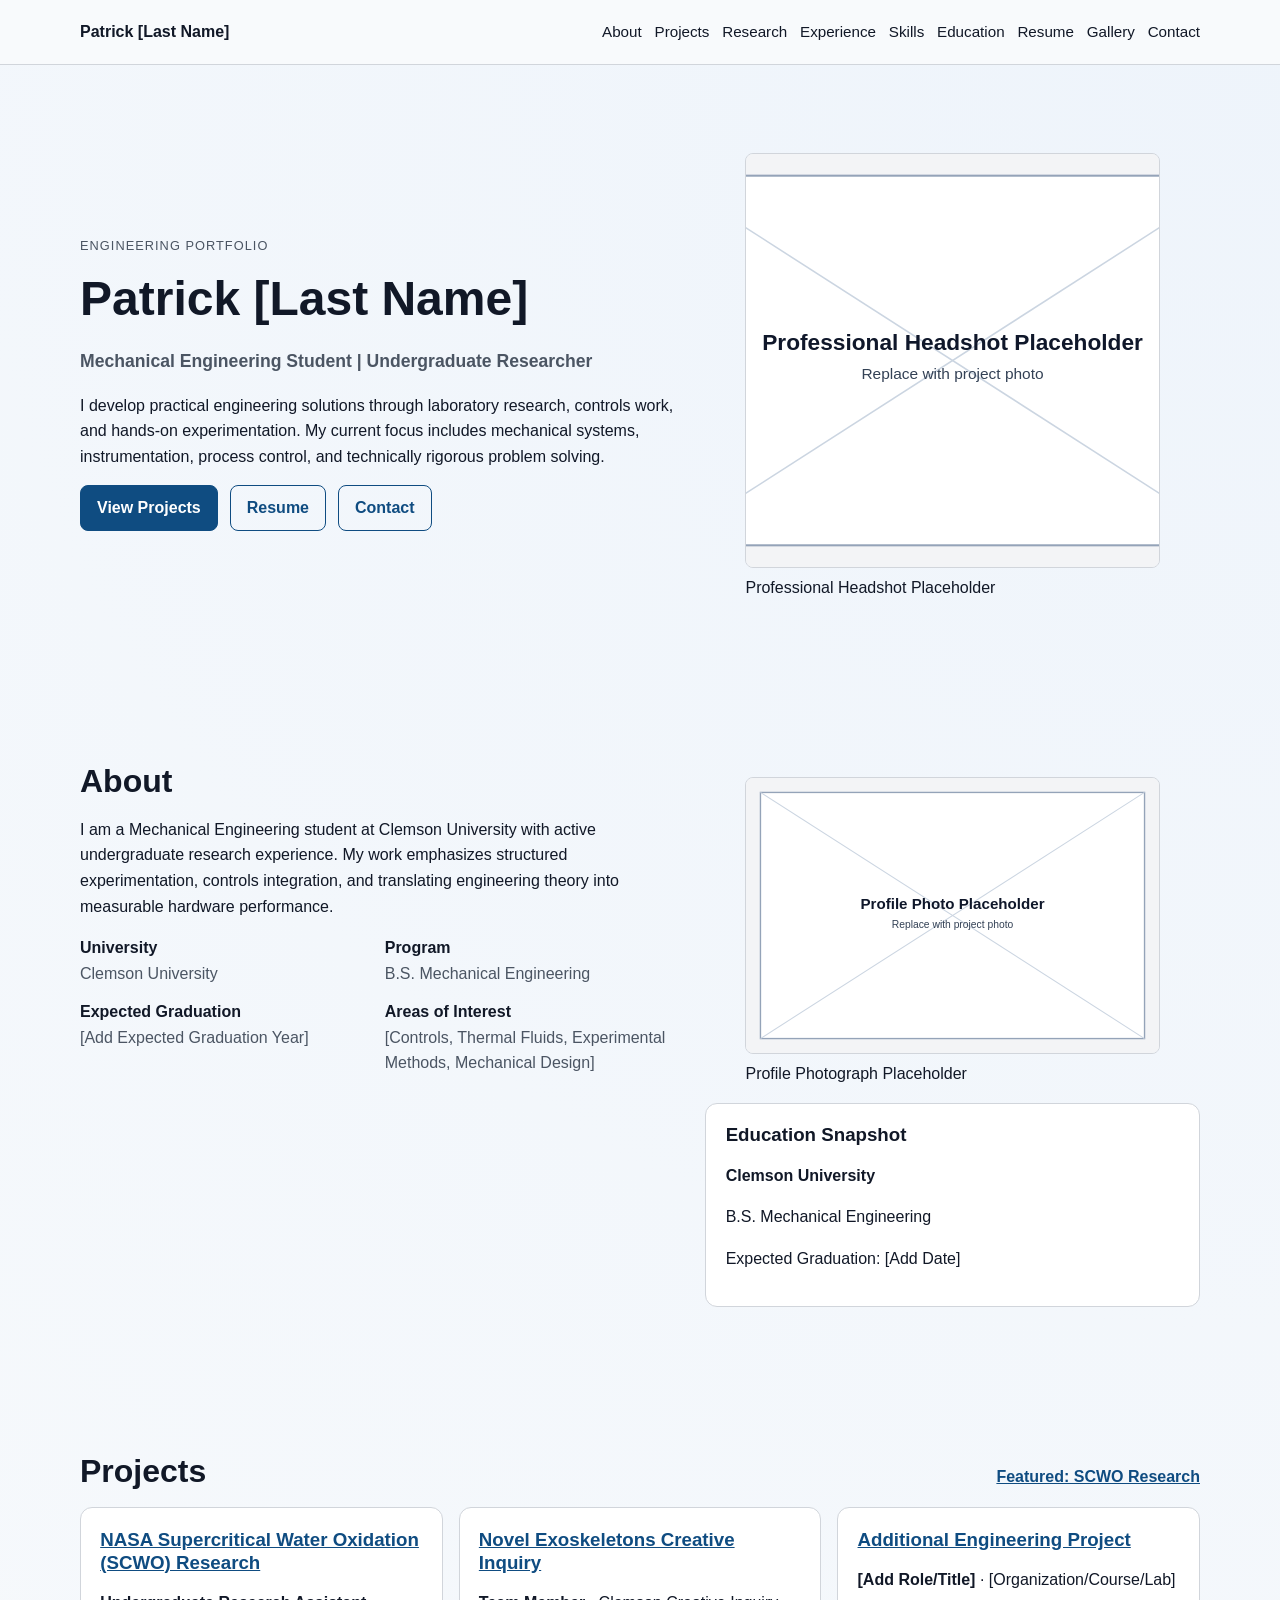
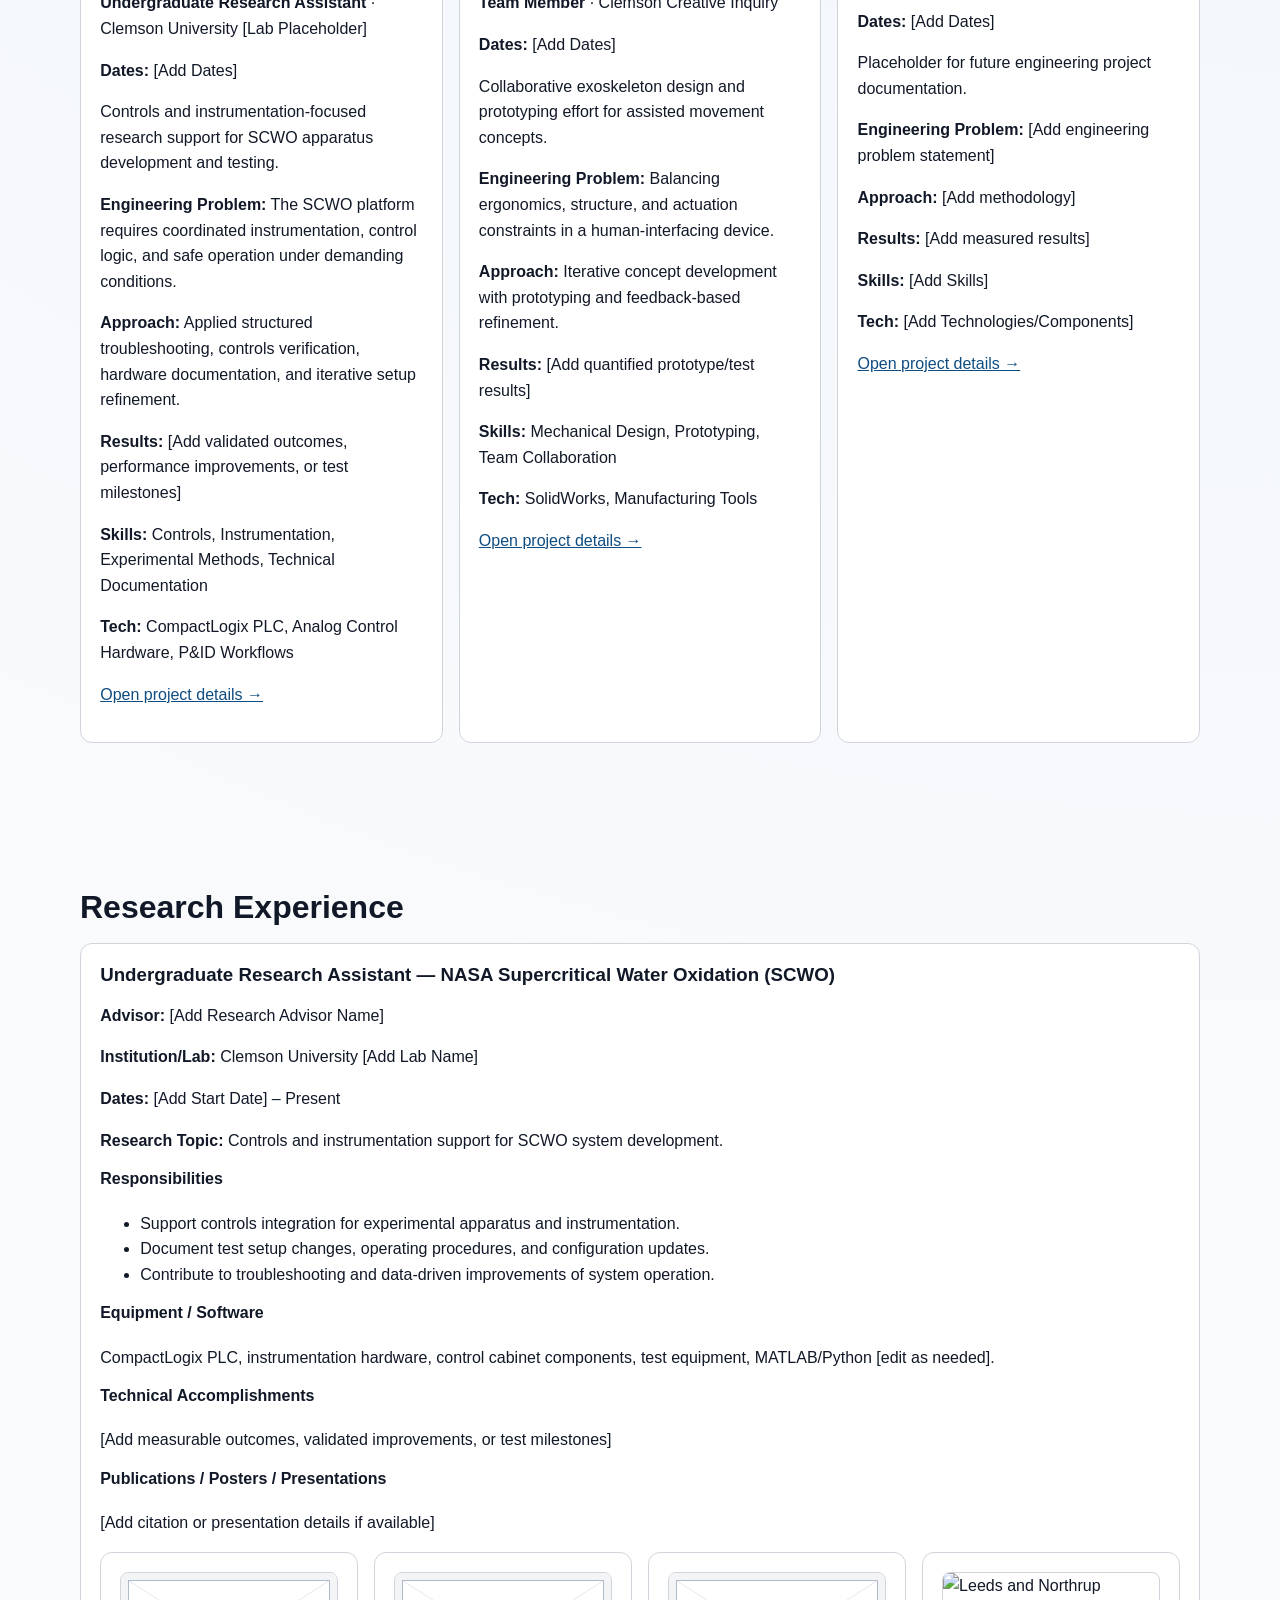
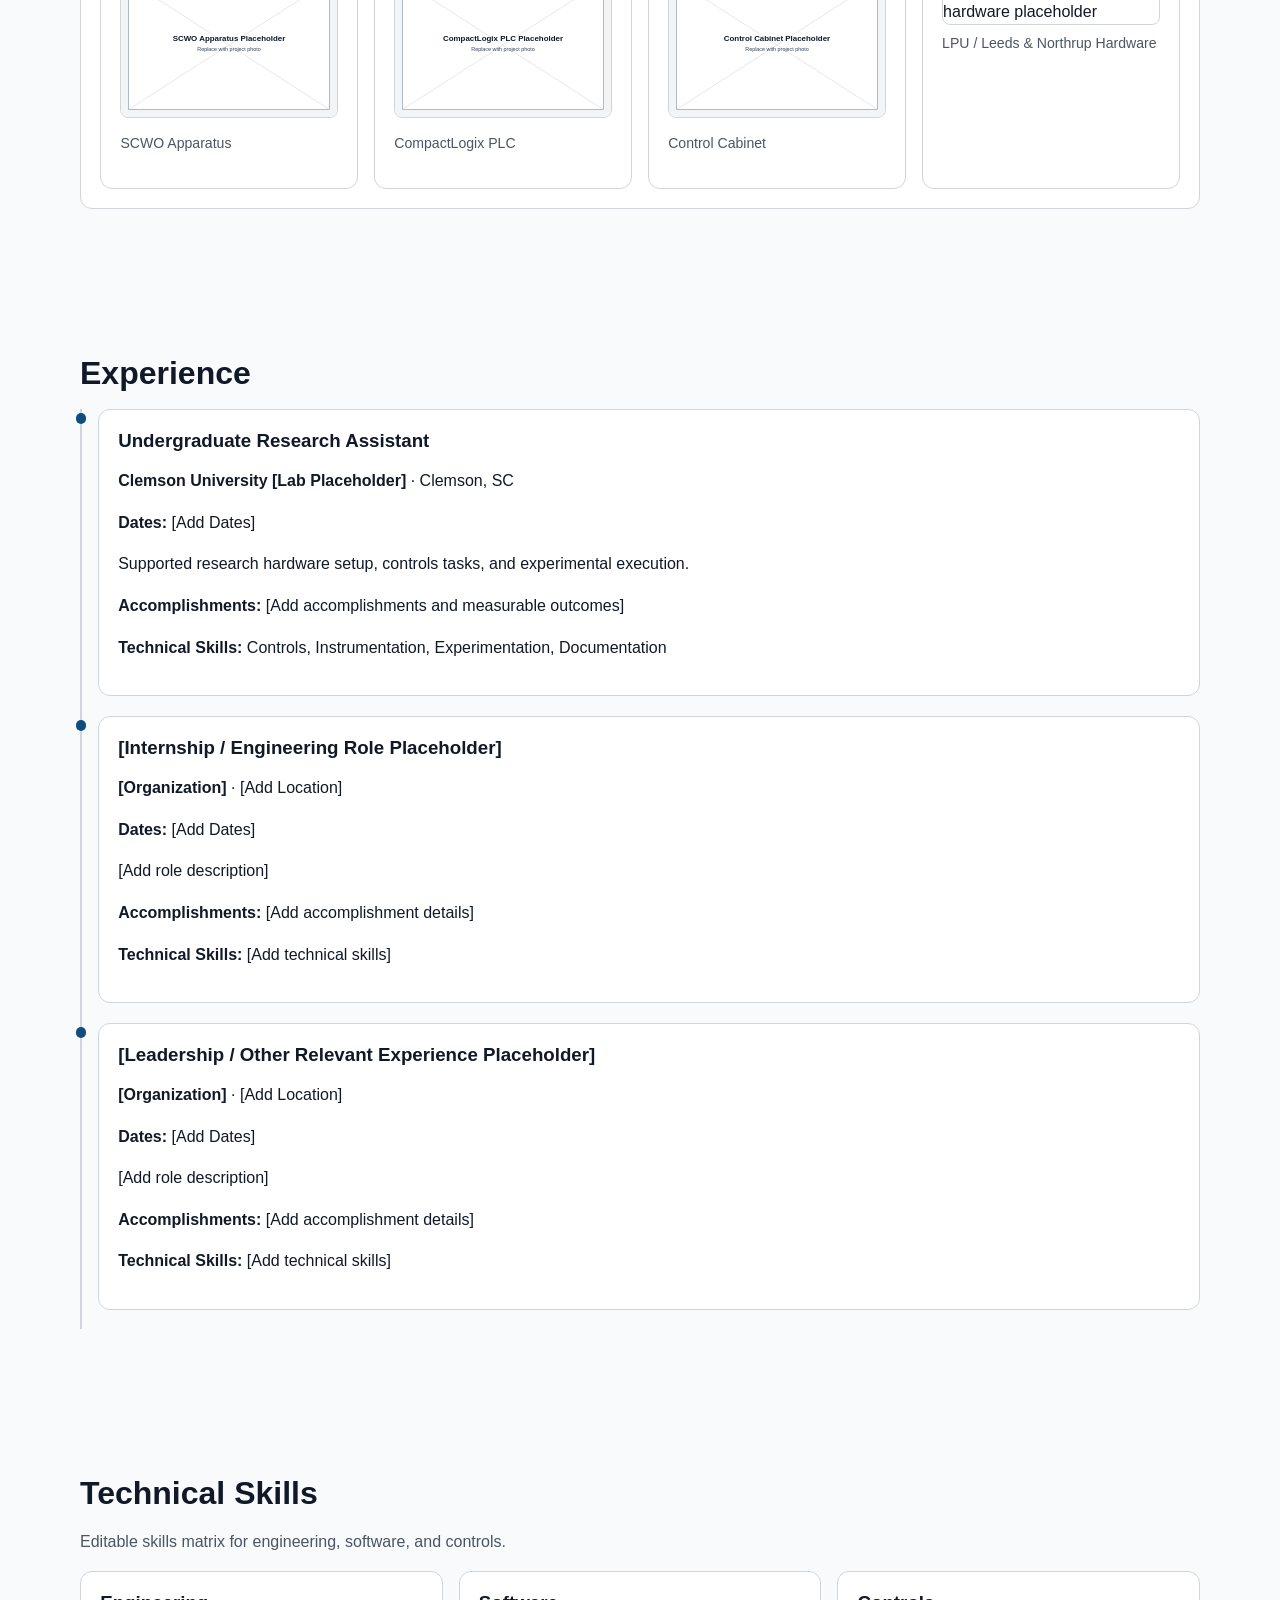
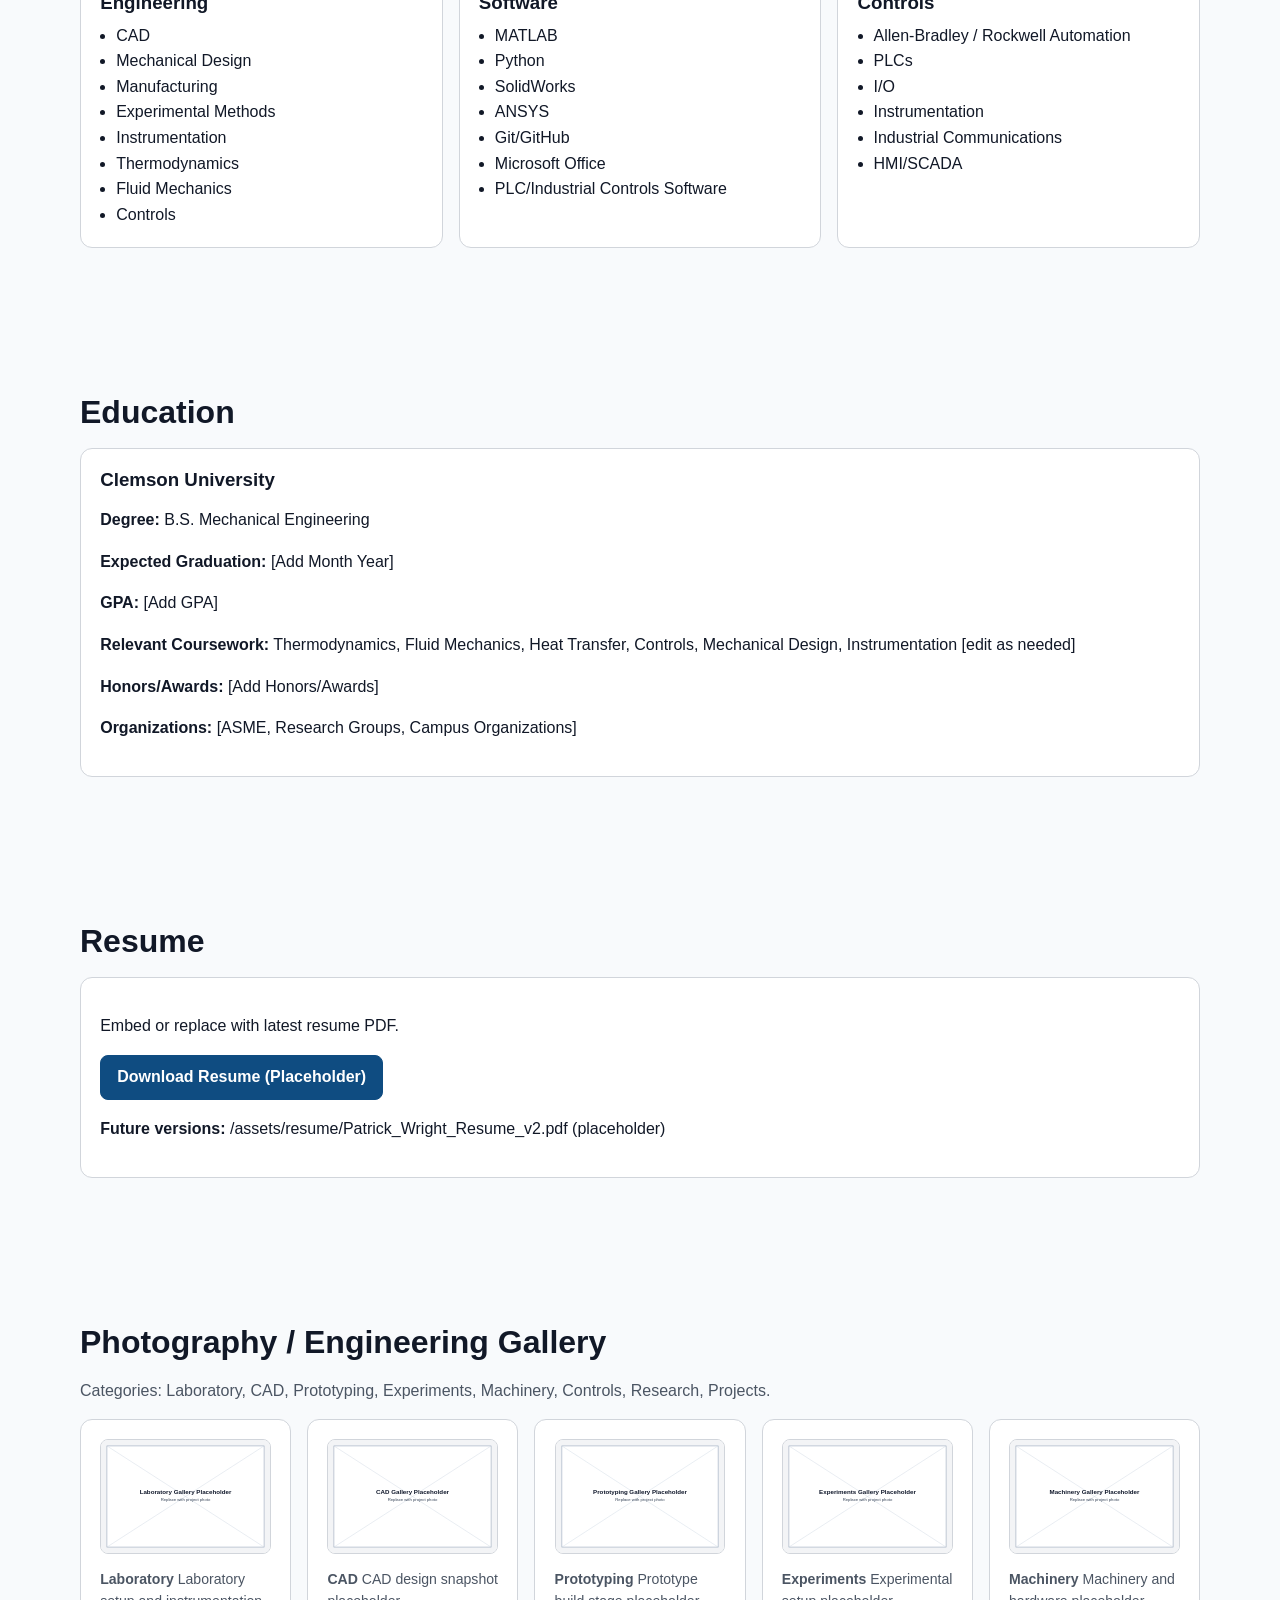
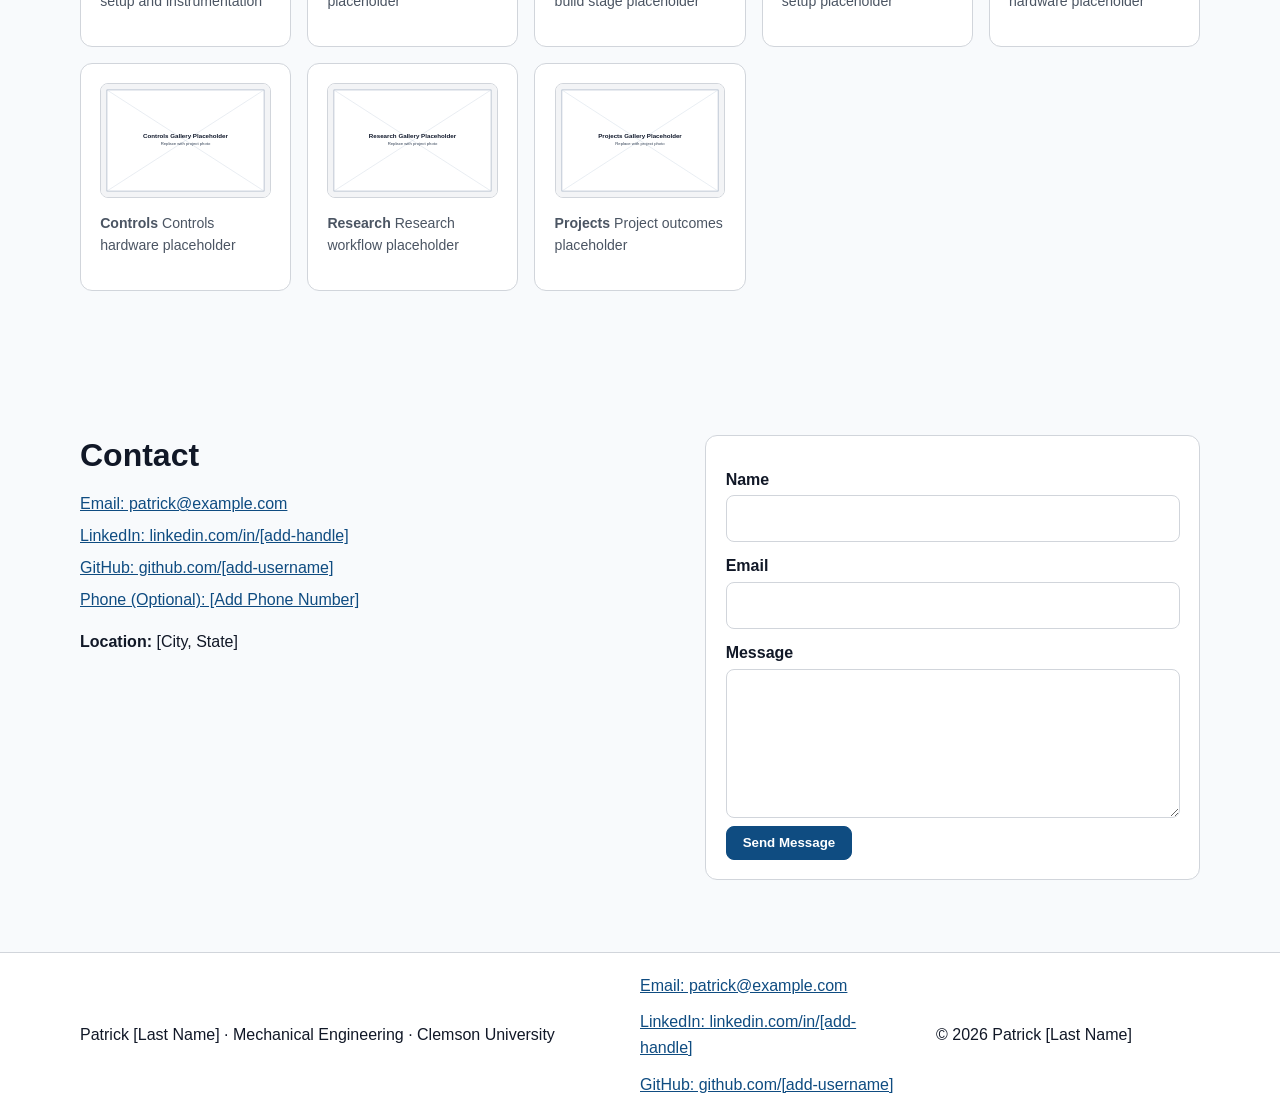
==== index.html @ d3b7f9cf "Build data-driven mechanical engineering portfolio website Co-authored-by: groovymango3429 <20185001" ====
<!DOCTYPE html>
<html lang="en">
  <head>
    <meta charset="UTF-8" />
    <meta name="viewport" content="width=device-width, initial-scale=1.0" />
    <title>Patrick [Last Name] | Mechanical Engineering Portfolio</title>
    <meta
      name="description"
      content="Portfolio for Patrick [Last Name], Mechanical Engineering student and undergraduate researcher at Clemson University, featuring engineering projects, controls, experimentation, and technical work."
    />
    <meta
      name="keywords"
      content="Patrick, Mechanical Engineering, Undergraduate Researcher, Clemson University, Engineering Portfolio, Controls, Experimentation"
    />
    <meta name="author" content="Patrick [Last Name]" />
    <link rel="stylesheet" href="./styles.css" />
  </head>
  <body>
    <a class="skip-link" href="#main-content">Skip to content</a>
    <header class="site-header" id="top">
      <nav class="container nav" aria-label="Main navigation">
        <a class="brand" href="#top">Patrick [Last Name]</a>
        <button class="menu-toggle" aria-expanded="false" aria-controls="site-menu">Menu</button>
        <ul id="site-menu" class="menu">
          <li><a href="#about">About</a></li>
          <li><a href="#projects">Projects</a></li>
          <li><a href="#research">Research</a></li>
          <li><a href="#experience">Experience</a></li>
          <li><a href="#skills">Skills</a></li>
          <li><a href="#education">Education</a></li>
          <li><a href="#resume">Resume</a></li>
          <li><a href="#gallery">Gallery</a></li>
          <li><a href="#contact">Contact</a></li>
        </ul>
      </nav>
    </header>

    <main id="main-content">
      <section class="hero section">
        <div class="container hero-grid">
          <div>
            <p class="eyebrow">Engineering Portfolio</p>
            <h1>Patrick [Last Name]</h1>
            <p class="subtitle">Mechanical Engineering Student | Undergraduate Researcher</p>
            <p>
              I develop practical engineering solutions through laboratory research, controls work, and hands-on
              experimentation. My current focus includes mechanical systems, instrumentation, process control, and
              technically rigorous problem solving.
            </p>
            <div class="hero-actions">
              <a class="btn" href="#projects">View Projects</a>
              <a class="btn btn-secondary" href="#resume">Resume</a>
              <a class="btn btn-secondary" href="#contact">Contact</a>
            </div>
          </div>
          <figure class="hero-photo">
            <img src="./assets/images/headshot-placeholder.svg" alt="Professional headshot placeholder for Patrick [Last Name]" width="640" height="640" />
            <figcaption>Professional Headshot Placeholder</figcaption>
          </figure>
        </div>
      </section>

      <section class="section" id="about">
        <div class="container about-grid">
          <div>
            <h2>About</h2>
            <p>
              I am a Mechanical Engineering student at Clemson University with active undergraduate research experience.
              My work emphasizes structured experimentation, controls integration, and translating engineering theory into
              measurable hardware performance.
            </p>
            <dl class="compact-meta">
              <div><dt>University</dt><dd>Clemson University</dd></div>
              <div><dt>Program</dt><dd>B.S. Mechanical Engineering</dd></div>
              <div><dt>Expected Graduation</dt><dd>[Add Expected Graduation Year]</dd></div>
              <div><dt>Areas of Interest</dt><dd>[Controls, Thermal Fluids, Experimental Methods, Mechanical Design]</dd></div>
            </dl>
          </div>
          <div class="about-side">
            <figure>
              <img src="./assets/images/profile-placeholder.svg" alt="Profile photo placeholder" loading="lazy" width="560" height="640" />
              <figcaption>Profile Photograph Placeholder</figcaption>
            </figure>
            <article class="card">
              <h3>Education Snapshot</h3>
              <p><strong>Clemson University</strong></p>
              <p>B.S. Mechanical Engineering</p>
              <p>Expected Graduation: [Add Date]</p>
            </article>
          </div>
        </div>
      </section>

      <section class="section" id="projects">
        <div class="container">
          <div class="section-heading">
            <h2>Projects</h2>
            <a class="text-link" href="./projects/nasa-scwo-research.html">Featured: SCWO Research</a>
          </div>
          <div id="project-cards" class="grid cards"></div>
        </div>
      </section>

      <section class="section" id="research">
        <div class="container">
          <h2>Research Experience</h2>
          <article class="card research-card">
            <h3>Undergraduate Research Assistant — NASA Supercritical Water Oxidation (SCWO)</h3>
            <p><strong>Advisor:</strong> [Add Research Advisor Name]</p>
            <p><strong>Institution/Lab:</strong> Clemson University [Add Lab Name]</p>
            <p><strong>Dates:</strong> [Add Start Date] – Present</p>
            <p><strong>Research Topic:</strong> Controls and instrumentation support for SCWO system development.</p>
            <h4>Responsibilities</h4>
            <ul>
              <li>Support controls integration for experimental apparatus and instrumentation.</li>
              <li>Document test setup changes, operating procedures, and configuration updates.</li>
              <li>Contribute to troubleshooting and data-driven improvements of system operation.</li>
            </ul>
            <h4>Equipment / Software</h4>
            <p>CompactLogix PLC, instrumentation hardware, control cabinet components, test equipment, MATLAB/Python [edit as needed].</p>
            <h4>Technical Accomplishments</h4>
            <p>[Add measurable outcomes, validated improvements, or test milestones]</p>
            <h4>Publications / Posters / Presentations</h4>
            <p>[Add citation or presentation details if available]</p>
            <div class="grid image-grid" id="research-images"></div>
          </article>
        </div>
      </section>

      <section class="section" id="experience">
        <div class="container">
          <h2>Experience</h2>
          <ol id="experience-timeline" class="timeline"></ol>
        </div>
      </section>

      <section class="section" id="skills">
        <div class="container">
          <h2>Technical Skills</h2>
          <p class="muted">Editable skills matrix for engineering, software, and controls.</p>
          <div id="skills-grid" class="grid skills-grid"></div>
        </div>
      </section>

      <section class="section" id="education">
        <div class="container">
          <h2>Education</h2>
          <article class="card">
            <h3>Clemson University</h3>
            <p><strong>Degree:</strong> B.S. Mechanical Engineering</p>
            <p><strong>Expected Graduation:</strong> [Add Month Year]</p>
            <p><strong>GPA:</strong> [Add GPA]</p>
            <p><strong>Relevant Coursework:</strong> Thermodynamics, Fluid Mechanics, Heat Transfer, Controls, Mechanical Design, Instrumentation [edit as needed]</p>
            <p><strong>Honors/Awards:</strong> [Add Honors/Awards]</p>
            <p><strong>Organizations:</strong> [ASME, Research Groups, Campus Organizations]</p>
          </article>
        </div>
      </section>

      <section class="section" id="resume">
        <div class="container">
          <h2>Resume</h2>
          <article class="card resume-card">
            <p>Embed or replace with latest resume PDF.</p>
            <p><a class="btn" href="./assets/resume/Patrick_Wright_Resume_PLACEHOLDER.pdf" download aria-label="Download resume placeholder PDF">Download Resume (Placeholder)</a></p>
            <p><strong>Future versions:</strong> /assets/resume/Patrick_Wright_Resume_v2.pdf (placeholder)</p>
          </article>
        </div>
      </section>

      <section class="section" id="gallery">
        <div class="container">
          <h2>Photography / Engineering Gallery</h2>
          <p class="muted">Categories: Laboratory, CAD, Prototyping, Experiments, Machinery, Controls, Research, Projects.</p>
          <div id="gallery-grid" class="grid gallery-grid"></div>
        </div>
      </section>

      <section class="section" id="contact">
        <div class="container contact-grid">
          <div>
            <h2>Contact</h2>
            <ul id="social-links" class="social-links"></ul>
            <p><strong>Location:</strong> [City, State]</p>
          </div>
          <form class="card contact-form" action="#" method="post" aria-label="Contact form">
            <label for="name">Name</label>
            <input id="name" name="name" type="text" required />
            <label for="email">Email</label>
            <input id="email" name="email" type="email" required />
            <label for="message">Message</label>
            <textarea id="message" name="message" rows="5" required></textarea>
            <button class="btn" type="submit">Send Message</button>
          </form>
        </div>
      </section>
    </main>

    <footer class="site-footer">
      <div class="container footer-grid">
        <p>Patrick [Last Name] · Mechanical Engineering · Clemson University</p>
        <ul id="footer-links" class="social-links compact"></ul>
        <p>© <span id="year"></span> Patrick [Last Name]</p>
      </div>
    </footer>

    <div class="lightbox" id="lightbox" aria-hidden="true" role="dialog" aria-label="Expanded image view">
      <button class="lightbox-close" id="lightbox-close" aria-label="Close image">×</button>
      <img id="lightbox-image" alt="Expanded project image" />
      <p id="lightbox-caption"></p>
    </div>

    <script type="module" src="./js/main.js"></script>
  </body>
</html>
---- styles.css ----
:root {
  --bg: #f8fafc;
  --surface: #ffffff;
  --text: #111827;
  --muted: #4b5563;
  --border: #d1d5db;
  --accent: #0f4c81;
  --accent-contrast: #ffffff;
}

* { box-sizing: border-box; }
html { scroll-behavior: smooth; }
body {
  margin: 0;
  font-family: Inter, "Segoe UI", Roboto, Arial, sans-serif;
  background: radial-gradient(circle at top right, #eef4fb 0%, var(--bg) 35%), var(--bg);
  color: var(--text);
  line-height: 1.6;
}

img { max-width: 100%; height: auto; border-radius: 0.5rem; border: 1px solid var(--border); }
a { color: var(--accent); }

.container { width: min(1120px, 92vw); margin: 0 auto; }
.section { padding: 4.5rem 0; }
.site-header { position: sticky; top: 0; background: rgba(248, 250, 252, 0.95); border-bottom: 1px solid var(--border); backdrop-filter: blur(6px); z-index: 100; }
.nav { display: flex; align-items: center; justify-content: space-between; min-height: 4rem; gap: 1rem; }
.brand { color: var(--text); text-decoration: none; font-weight: 700; }
.menu { display: flex; flex-wrap: wrap; list-style: none; margin: 0; padding: 0; gap: 0.8rem; }
.menu a { text-decoration: none; color: var(--text); font-size: 0.95rem; }
.menu-toggle { display: none; }

.skip-link { position: absolute; left: -999px; top: 0; background: var(--accent); color: #fff; padding: 0.5rem; }
.skip-link:focus { left: 0.5rem; top: 0.5rem; z-index: 999; }

.hero-grid, .about-grid, .contact-grid, .footer-grid { display: grid; gap: 2rem; }
.hero-grid { grid-template-columns: 1.2fr 1fr; align-items: center; }
.about-grid, .contact-grid { grid-template-columns: 1.2fr 1fr; }
.footer-grid { grid-template-columns: 2fr 1fr 1fr; align-items: center; }
.hero-photo img { aspect-ratio: 1 / 1; object-fit: cover; }

h1, h2, h3, h4 { line-height: 1.25; margin-top: 0; }
h1 { font-size: clamp(2rem, 4vw, 3rem); margin-bottom: 0.75rem; }
h2 { font-size: clamp(1.5rem, 3vw, 2rem); margin-bottom: 1rem; }
.subtitle { font-size: 1.1rem; font-weight: 600; color: var(--muted); }
.eyebrow { text-transform: uppercase; letter-spacing: 0.08em; font-size: 0.8rem; color: var(--muted); }
.muted { color: var(--muted); }

.btn {
  display: inline-block;
  background: var(--accent);
  color: var(--accent-contrast);
  text-decoration: none;
  border: 1px solid var(--accent);
  border-radius: 0.5rem;
  padding: 0.55rem 1rem;
  font-weight: 600;
}
.btn:hover, .btn:focus-visible { opacity: 0.92; }
.btn-secondary { background: transparent; color: var(--accent); }
.hero-actions { display: flex; flex-wrap: wrap; gap: 0.75rem; margin-top: 1rem; }
.text-link { font-weight: 600; }

.grid { display: grid; gap: 1rem; }
.cards { grid-template-columns: repeat(auto-fit, minmax(270px, 1fr)); }
.card {
  background: var(--surface);
  border: 1px solid var(--border);
  border-radius: 0.75rem;
  padding: 1.2rem;
}
.card h3 { margin-bottom: 0.5rem; }

.section-heading { display: flex; align-items: baseline; justify-content: space-between; gap: 1rem; }
.compact-meta { display: grid; grid-template-columns: repeat(2, minmax(160px, 1fr)); gap: 0.8rem 1rem; }
.compact-meta dt { font-weight: 700; }
.compact-meta dd { margin: 0; color: var(--muted); }

.timeline { list-style: none; margin: 0; padding: 0; border-left: 2px solid var(--border); }
.timeline li { padding: 0 0 1.2rem 1rem; position: relative; }
.timeline li::before { content: ""; width: 0.65rem; height: 0.65rem; border-radius: 50%; background: var(--accent); position: absolute; left: -0.4rem; top: 0.3rem; }

.skills-grid { grid-template-columns: repeat(auto-fit, minmax(260px, 1fr)); }
.skill-list { margin: 0; padding-left: 1rem; }

.image-grid, .gallery-grid { grid-template-columns: repeat(auto-fit, minmax(210px, 1fr)); }
.gallery-item button, .project-image-button {
  all: unset;
  display: block;
  cursor: pointer;
}
.gallery-item button:focus-visible,
.project-image-button:focus-visible,
.menu-toggle:focus-visible,
.menu a:focus-visible,
input:focus-visible,
textarea:focus-visible,
.btn:focus-visible {
  outline: 2px solid var(--accent);
  outline-offset: 2px;
}
.gallery-caption { font-size: 0.88rem; color: var(--muted); margin-top: 0.4rem; }

.social-links { list-style: none; padding: 0; margin: 0; display: grid; gap: 0.4rem; }
.social-links.compact { display: flex; flex-wrap: wrap; gap: 0.7rem; }
.contact-form label { display: block; margin-top: 0.7rem; font-weight: 600; }
.contact-form input, .contact-form textarea {
  width: 100%;
  border: 1px solid var(--border);
  border-radius: 0.5rem;
  padding: 0.6rem;
  margin-top: 0.2rem;
  font: inherit;
}

.site-footer { border-top: 1px solid var(--border); padding: 1.2rem 0; background: var(--surface); }

.lightbox {
  position: fixed;
  inset: 0;
  background: rgba(17, 24, 39, 0.85);
  display: none;
  place-items: center;
  padding: 1rem;
  z-index: 1000;
}
.lightbox.open { display: grid; }
.lightbox img { max-height: 80vh; width: auto; border: 2px solid #fff; }
.lightbox p { color: #fff; margin-top: 0.5rem; text-align: center; }
.lightbox-close {
  position: absolute;
  right: 1.2rem;
  top: 1rem;
  border: 0;
  background: transparent;
  color: #fff;
  font-size: 2rem;
  cursor: pointer;
}

@media (max-width: 920px) {
  .hero-grid, .about-grid, .contact-grid, .footer-grid { grid-template-columns: 1fr; }
}

@media (max-width: 760px) {
  .menu-toggle { display: inline-block; border: 1px solid var(--border); border-radius: 0.4rem; background: #fff; padding: 0.35rem 0.6rem; }
  .menu { display: none; width: 100%; }
  .menu.open { display: grid; grid-template-columns: repeat(2, minmax(120px, 1fr)); margin-bottom: 0.6rem; }
  .nav { flex-wrap: wrap; }
}
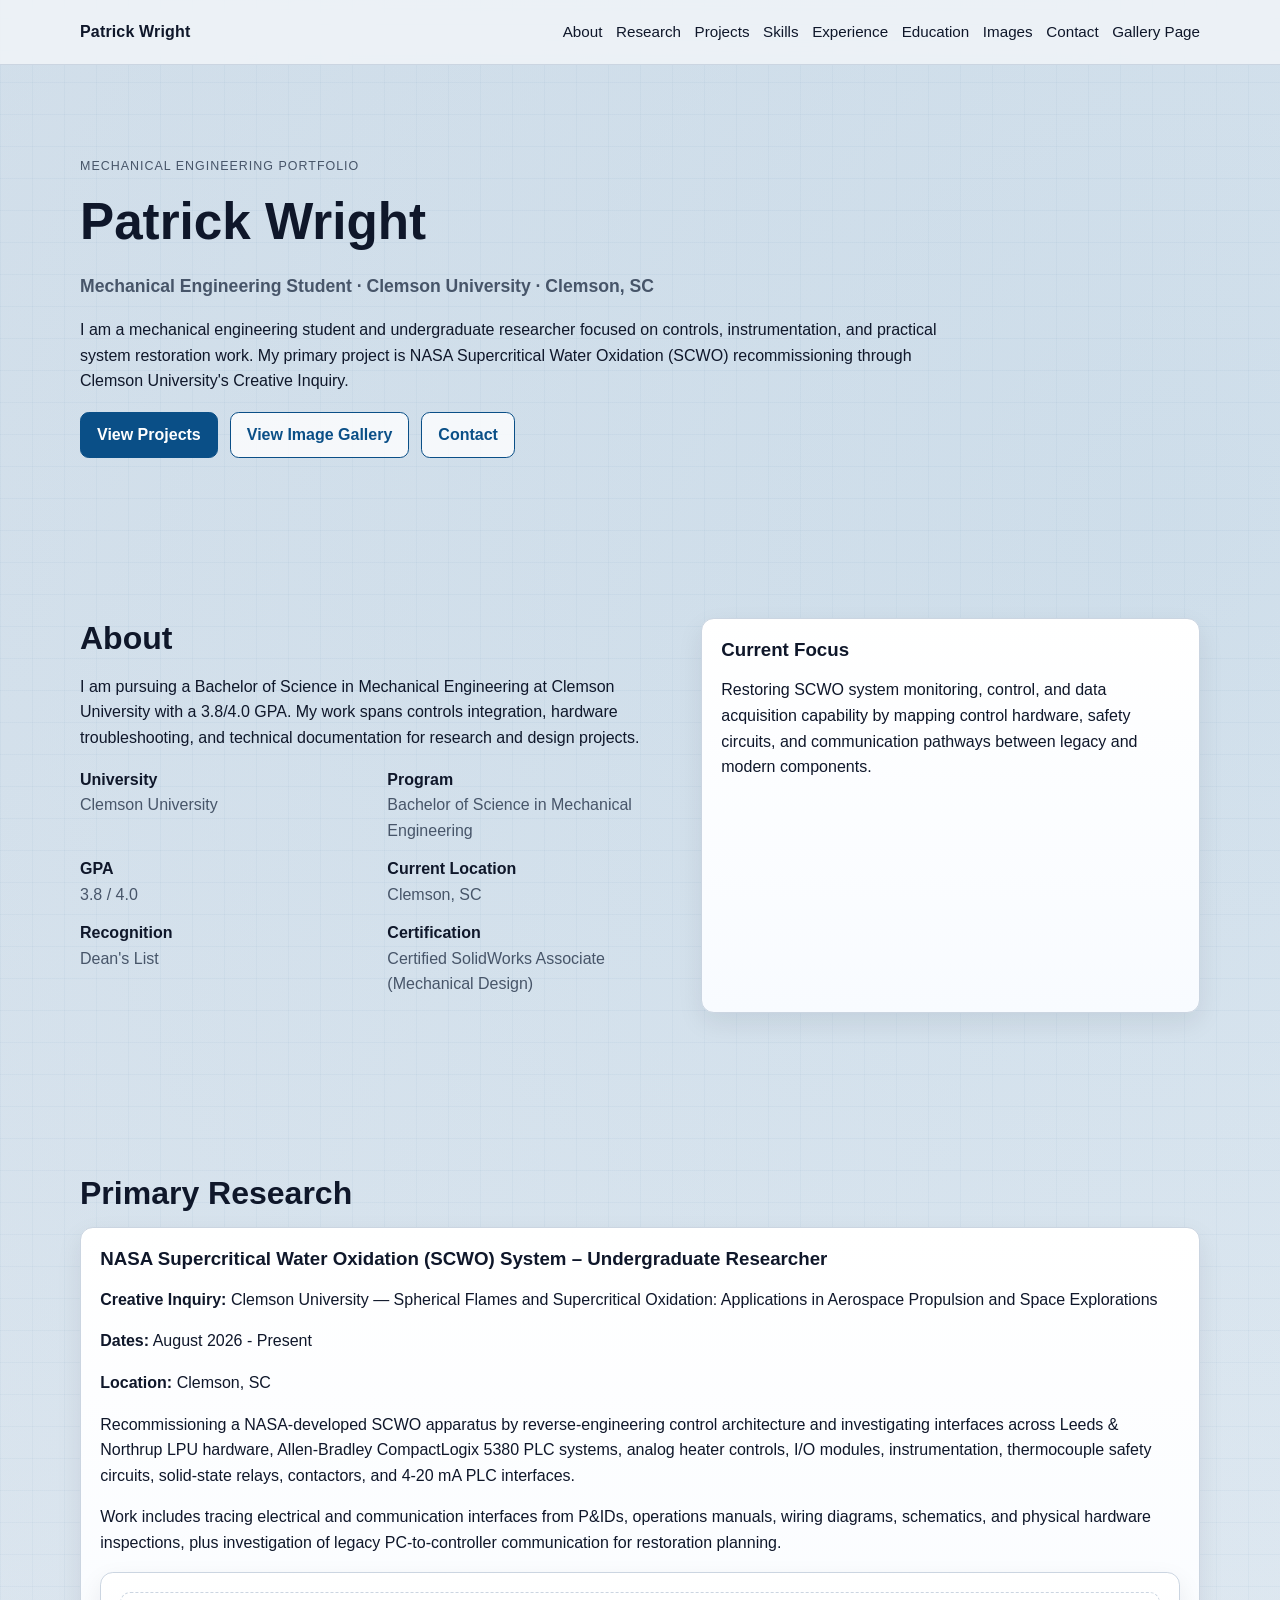
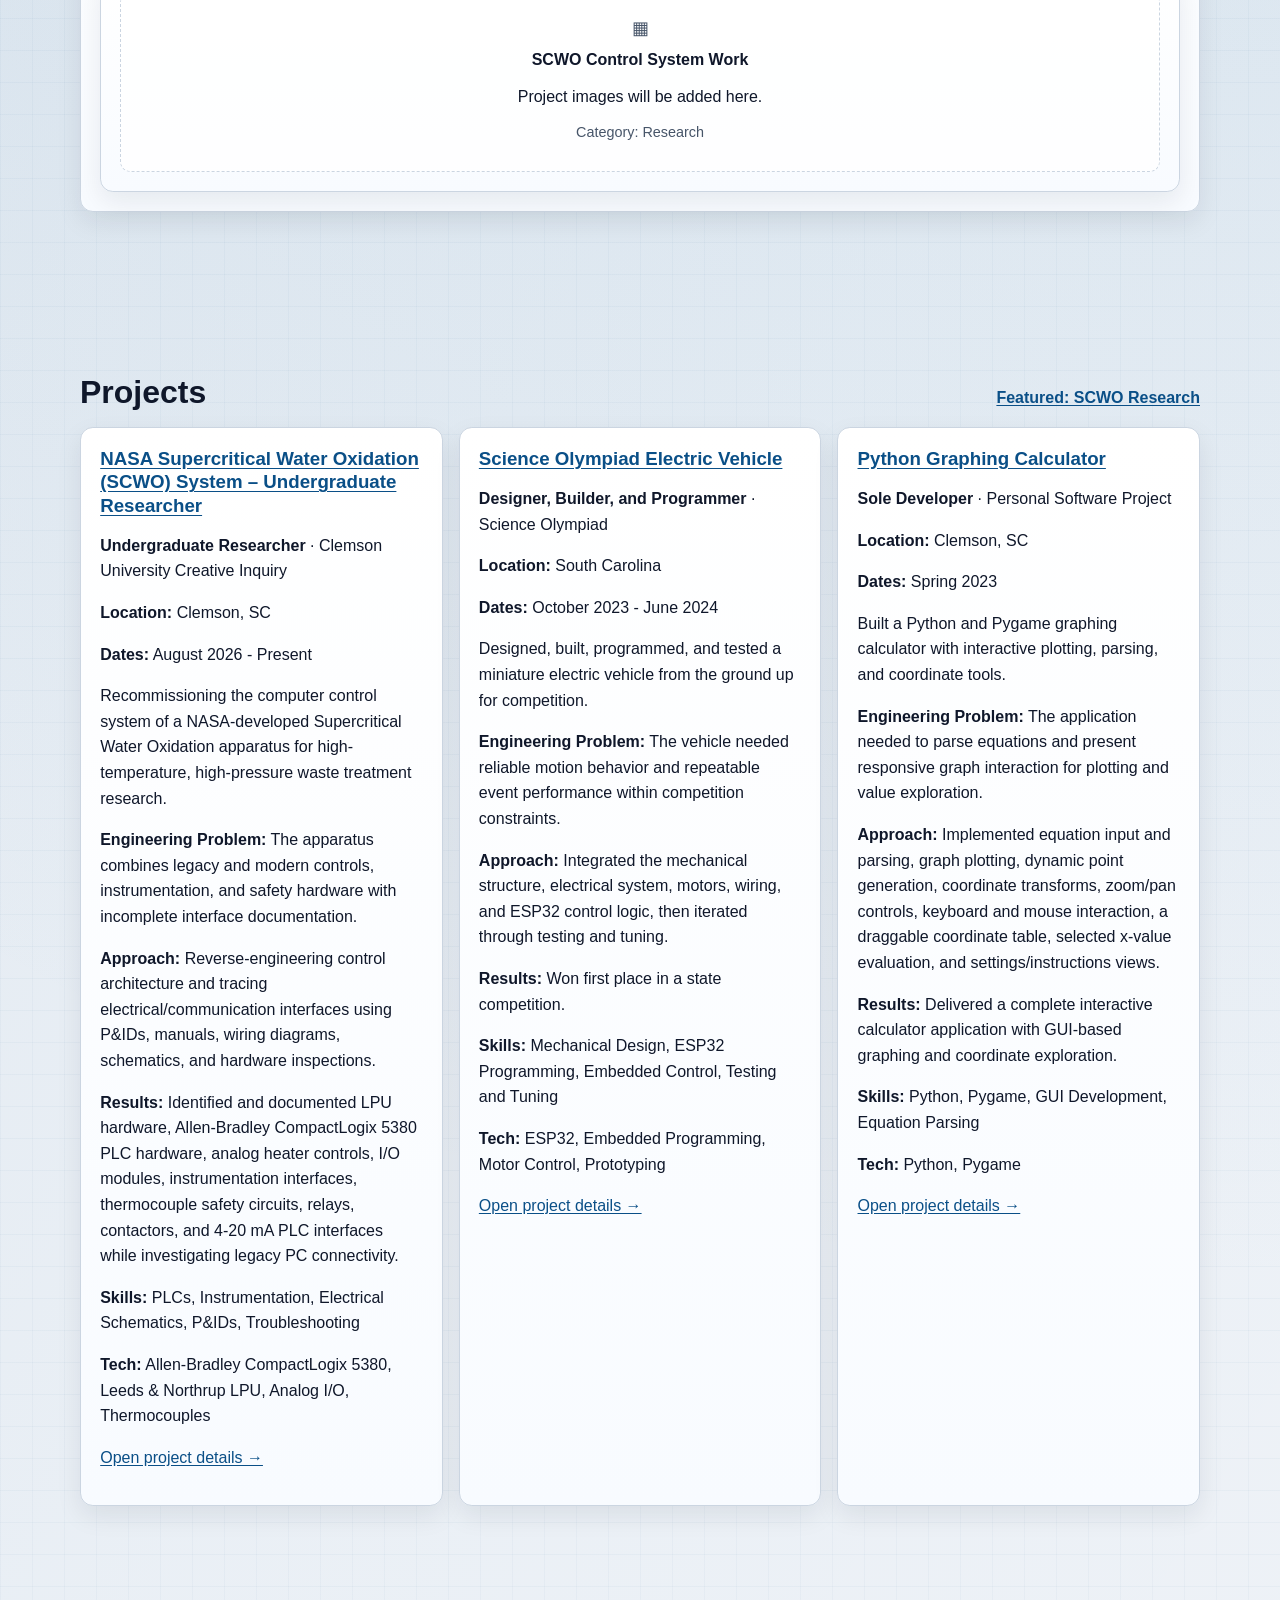
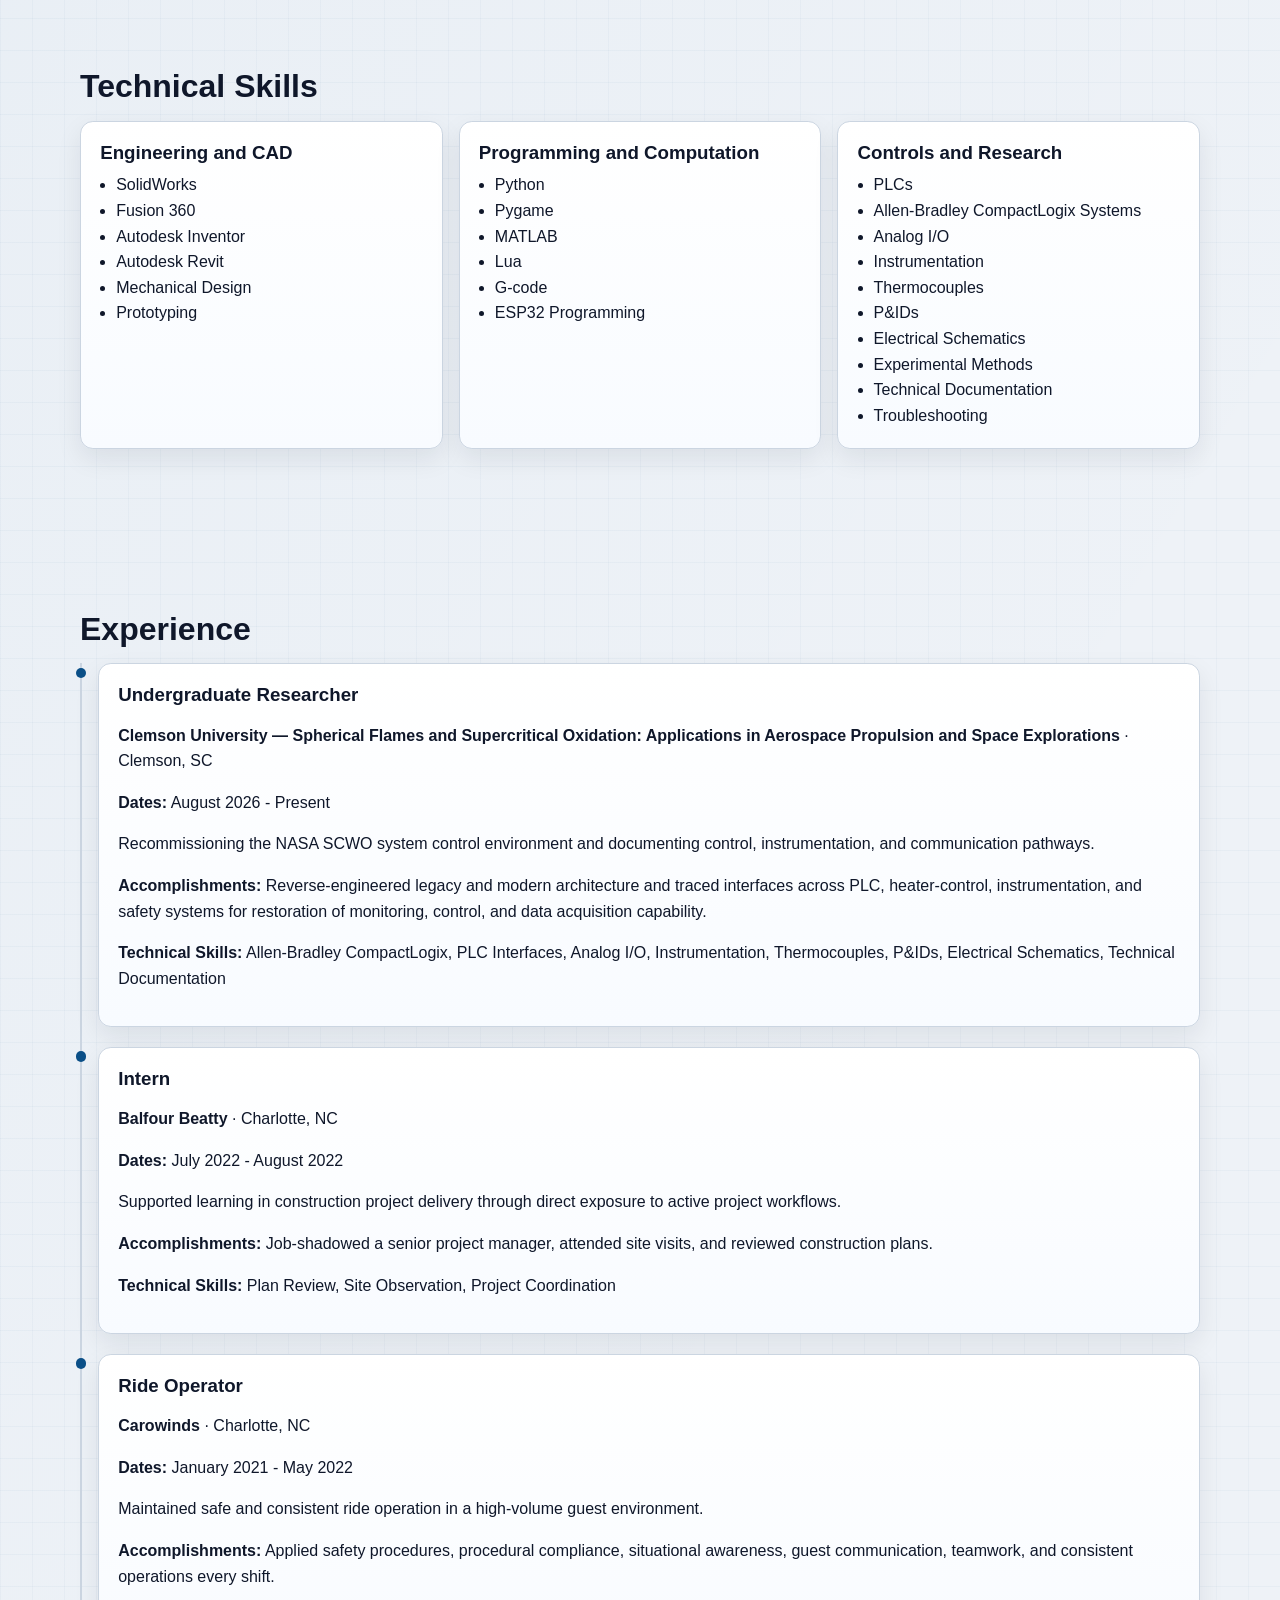
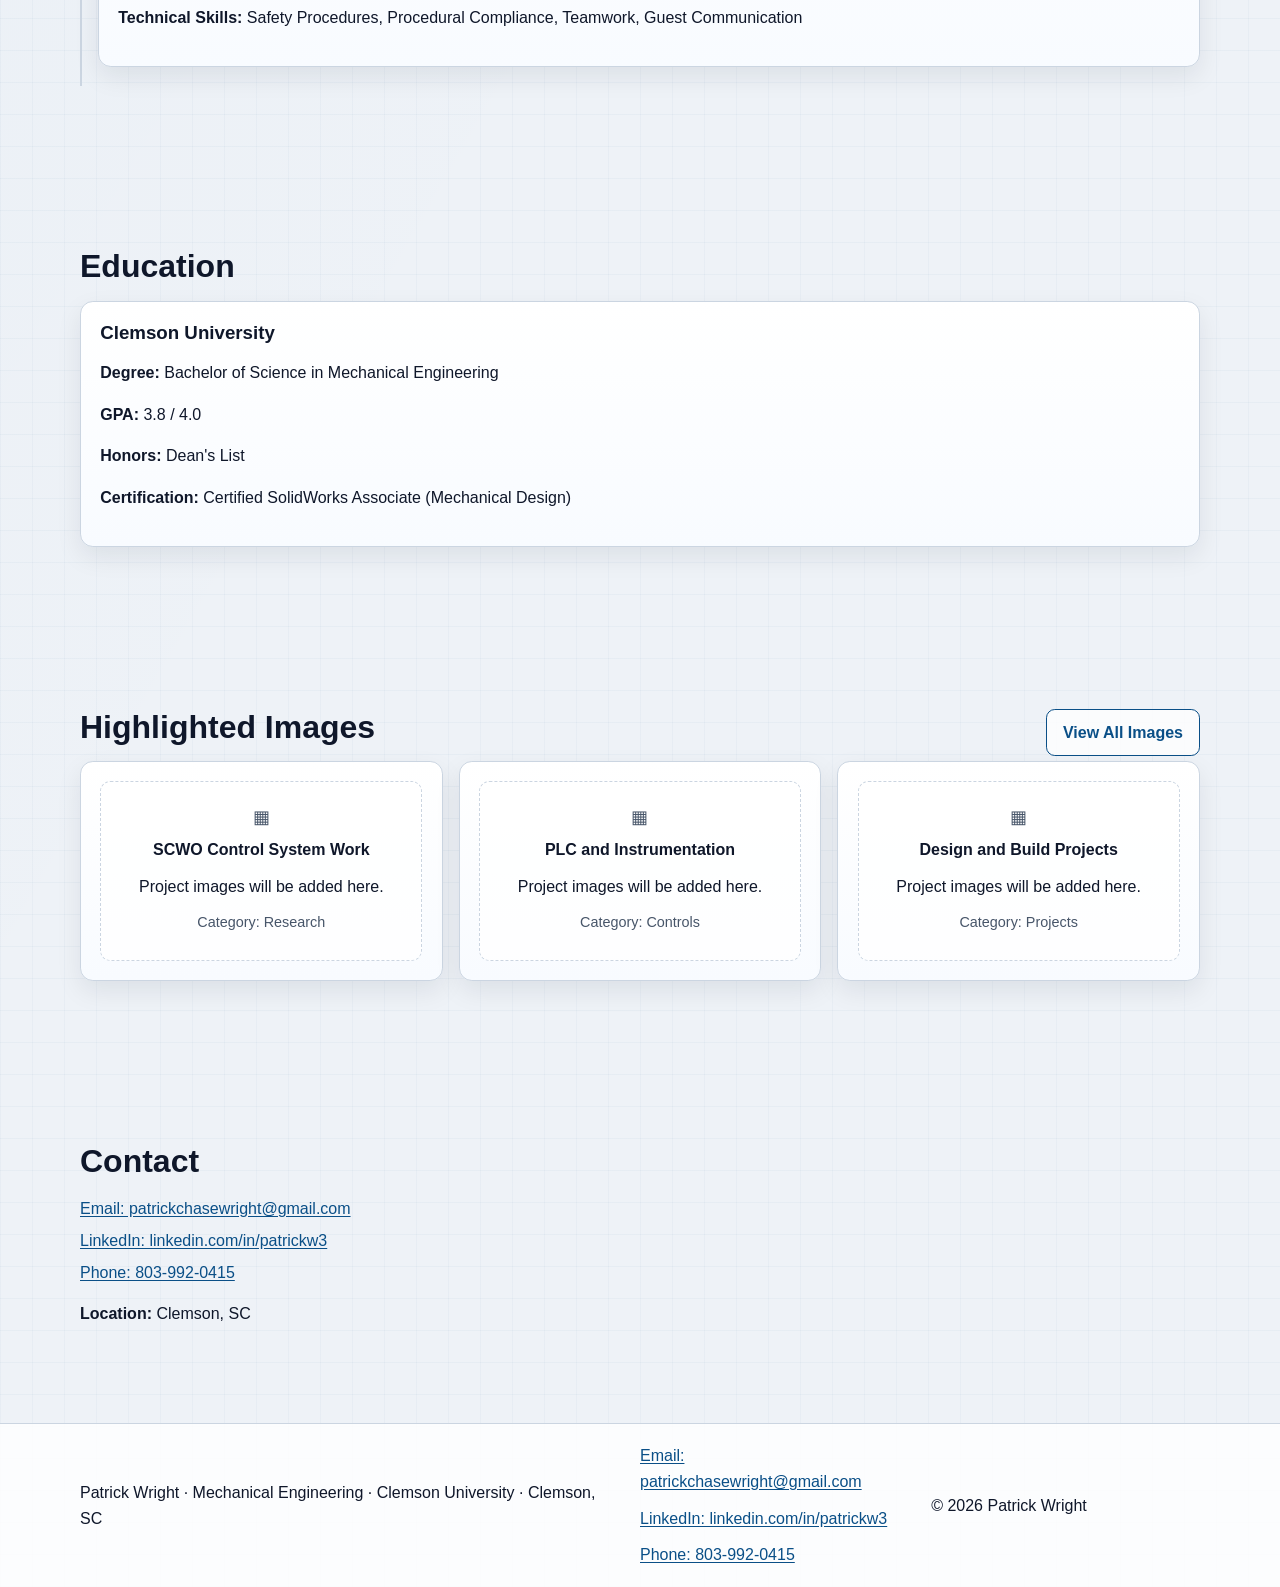
==== commit ba1b80b0: "Align portfolio data and remove placeholder content Co-authored-by: groovymango3429 <201850014+groov" ====
--- a/index.html
+++ b/index.html
@@ -3,96 +3,116 @@
   <head>
     <meta charset="UTF-8" />
     <meta name="viewport" content="width=device-width, initial-scale=1.0" />
-    <title>Patrick [Last Name] | Mechanical Engineering Portfolio</title>
+    <title>Patrick Wright | Mechanical Engineering Portfolio</title>
     <meta
       name="description"
-      content="Portfolio for Patrick [Last Name], Mechanical Engineering student and undergraduate researcher at Clemson University, featuring engineering projects, controls, experimentation, and technical work."
+      content="Portfolio for Patrick Wright, a Clemson University mechanical engineering student focused on research, controls, and practical engineering projects."
     />
     <meta
       name="keywords"
-      content="Patrick, Mechanical Engineering, Undergraduate Researcher, Clemson University, Engineering Portfolio, Controls, Experimentation"
+      content="Patrick Wright, Mechanical Engineering, Clemson University, SCWO, PLC, Controls, Engineering Projects"
     />
-    <meta name="author" content="Patrick [Last Name]" />
+    <meta name="author" content="Patrick Wright" />
     <link rel="stylesheet" href="./styles.css" />
   </head>
   <body>
     <a class="skip-link" href="#main-content">Skip to content</a>
     <header class="site-header" id="top">
       <nav class="container nav" aria-label="Main navigation">
-        <a class="brand" href="#top">Patrick [Last Name]</a>
+        <a class="brand" href="#top">Patrick Wright</a>
         <button class="menu-toggle" aria-expanded="false" aria-controls="site-menu">Menu</button>
         <ul id="site-menu" class="menu">
           <li><a href="#about">About</a></li>
+          <li><a href="#research">Research</a></li>
           <li><a href="#projects">Projects</a></li>
-          <li><a href="#research">Research</a></li>
+          <li><a href="#skills">Skills</a></li>
           <li><a href="#experience">Experience</a></li>
-          <li><a href="#skills">Skills</a></li>
           <li><a href="#education">Education</a></li>
-          <li><a href="#resume">Resume</a></li>
-          <li><a href="#gallery">Gallery</a></li>
+          <li><a href="#images">Images</a></li>
           <li><a href="#contact">Contact</a></li>
+          <li><a href="./gallery.html">Gallery Page</a></li>
         </ul>
       </nav>
     </header>
 
     <main id="main-content">
       <section class="hero section">
-        <div class="container hero-grid">
+        <div class="container hero-grid reveal">
           <div>
-            <p class="eyebrow">Engineering Portfolio</p>
-            <h1>Patrick [Last Name]</h1>
-            <p class="subtitle">Mechanical Engineering Student | Undergraduate Researcher</p>
+            <p class="eyebrow">Mechanical Engineering Portfolio</p>
+            <h1>Patrick Wright</h1>
+            <p class="subtitle">Mechanical Engineering Student · Clemson University · Clemson, SC</p>
             <p>
-              I develop practical engineering solutions through laboratory research, controls work, and hands-on
-              experimentation. My current focus includes mechanical systems, instrumentation, process control, and
-              technically rigorous problem solving.
+              I am a mechanical engineering student and undergraduate researcher focused on controls, instrumentation,
+              and practical system restoration work. My primary project is NASA Supercritical Water Oxidation (SCWO)
+              recommissioning through Clemson University's Creative Inquiry.
             </p>
             <div class="hero-actions">
               <a class="btn" href="#projects">View Projects</a>
-              <a class="btn btn-secondary" href="#resume">Resume</a>
+              <a class="btn btn-secondary" href="./gallery.html">View Image Gallery</a>
               <a class="btn btn-secondary" href="#contact">Contact</a>
             </div>
           </div>
-          <figure class="hero-photo">
-            <img src="./assets/images/headshot-placeholder.svg" alt="Professional headshot placeholder for Patrick [Last Name]" width="640" height="640" />
-            <figcaption>Professional Headshot Placeholder</figcaption>
-          </figure>
         </div>
       </section>
 
       <section class="section" id="about">
-        <div class="container about-grid">
+        <div class="container about-grid reveal">
           <div>
             <h2>About</h2>
             <p>
-              I am a Mechanical Engineering student at Clemson University with active undergraduate research experience.
-              My work emphasizes structured experimentation, controls integration, and translating engineering theory into
-              measurable hardware performance.
+              I am pursuing a Bachelor of Science in Mechanical Engineering at Clemson University with a 3.8/4.0 GPA.
+              My work spans controls integration, hardware troubleshooting, and technical documentation for research and
+              design projects.
             </p>
             <dl class="compact-meta">
               <div><dt>University</dt><dd>Clemson University</dd></div>
-              <div><dt>Program</dt><dd>B.S. Mechanical Engineering</dd></div>
-              <div><dt>Expected Graduation</dt><dd>[Add Expected Graduation Year]</dd></div>
-              <div><dt>Areas of Interest</dt><dd>[Controls, Thermal Fluids, Experimental Methods, Mechanical Design]</dd></div>
+              <div><dt>Program</dt><dd>Bachelor of Science in Mechanical Engineering</dd></div>
+              <div><dt>GPA</dt><dd>3.8 / 4.0</dd></div>
+              <div><dt>Current Location</dt><dd>Clemson, SC</dd></div>
+              <div><dt>Recognition</dt><dd>Dean's List</dd></div>
+              <div><dt>Certification</dt><dd>Certified SolidWorks Associate (Mechanical Design)</dd></div>
             </dl>
           </div>
-          <div class="about-side">
-            <figure>
-              <img src="./assets/images/profile-placeholder.svg" alt="Profile photo placeholder" loading="lazy" width="560" height="640" />
-              <figcaption>Profile Photograph Placeholder</figcaption>
-            </figure>
-            <article class="card">
-              <h3>Education Snapshot</h3>
-              <p><strong>Clemson University</strong></p>
-              <p>B.S. Mechanical Engineering</p>
-              <p>Expected Graduation: [Add Date]</p>
-            </article>
-          </div>
+          <article class="card">
+            <h3>Current Focus</h3>
+            <p>
+              Restoring SCWO system monitoring, control, and data acquisition capability by mapping control hardware,
+              safety circuits, and communication pathways between legacy and modern components.
+            </p>
+          </article>
+        </div>
+      </section>
+
+      <section class="section" id="research">
+        <div class="container reveal">
+          <h2>Primary Research</h2>
+          <article class="card research-card">
+            <h3>NASA Supercritical Water Oxidation (SCWO) System – Undergraduate Researcher</h3>
+            <p>
+              <strong>Creative Inquiry:</strong> Clemson University — Spherical Flames and Supercritical Oxidation:
+              Applications in Aerospace Propulsion and Space Explorations
+            </p>
+            <p><strong>Dates:</strong> August 2026 - Present</p>
+            <p><strong>Location:</strong> Clemson, SC</p>
+            <p>
+              Recommissioning a NASA-developed SCWO apparatus by reverse-engineering control architecture and
+              investigating interfaces across Leeds &amp; Northrup LPU hardware, Allen-Bradley CompactLogix 5380 PLC
+              systems, analog heater controls, I/O modules, instrumentation, thermocouple safety circuits, solid-state
+              relays, contactors, and 4-20 mA PLC interfaces.
+            </p>
+            <p>
+              Work includes tracing electrical and communication interfaces from P&amp;IDs, operations manuals, wiring
+              diagrams, schematics, and physical hardware inspections, plus investigation of legacy PC-to-controller
+              communication for restoration planning.
+            </p>
+            <div class="grid image-grid" id="research-images"></div>
+          </article>
         </div>
       </section>
 
       <section class="section" id="projects">
-        <div class="container">
+        <div class="container reveal">
           <div class="section-heading">
             <h2>Projects</h2>
             <a class="text-link" href="./projects/nasa-scwo-research.html">Featured: SCWO Research</a>
@@ -101,106 +121,59 @@
         </div>
       </section>
 
-      <section class="section" id="research">
-        <div class="container">
-          <h2>Research Experience</h2>
-          <article class="card research-card">
-            <h3>Undergraduate Research Assistant — NASA Supercritical Water Oxidation (SCWO)</h3>
-            <p><strong>Advisor:</strong> [Add Research Advisor Name]</p>
-            <p><strong>Institution/Lab:</strong> Clemson University [Add Lab Name]</p>
-            <p><strong>Dates:</strong> [Add Start Date] – Present</p>
-            <p><strong>Research Topic:</strong> Controls and instrumentation support for SCWO system development.</p>
-            <h4>Responsibilities</h4>
-            <ul>
-              <li>Support controls integration for experimental apparatus and instrumentation.</li>
-              <li>Document test setup changes, operating procedures, and configuration updates.</li>
-              <li>Contribute to troubleshooting and data-driven improvements of system operation.</li>
-            </ul>
-            <h4>Equipment / Software</h4>
-            <p>CompactLogix PLC, instrumentation hardware, control cabinet components, test equipment, MATLAB/Python [edit as needed].</p>
-            <h4>Technical Accomplishments</h4>
-            <p>[Add measurable outcomes, validated improvements, or test milestones]</p>
-            <h4>Publications / Posters / Presentations</h4>
-            <p>[Add citation or presentation details if available]</p>
-            <div class="grid image-grid" id="research-images"></div>
-          </article>
+      <section class="section" id="skills">
+        <div class="container reveal">
+          <h2>Technical Skills</h2>
+          <div id="skills-grid" class="grid skills-grid"></div>
         </div>
       </section>
 
       <section class="section" id="experience">
-        <div class="container">
+        <div class="container reveal">
           <h2>Experience</h2>
           <ol id="experience-timeline" class="timeline"></ol>
         </div>
       </section>
 
-      <section class="section" id="skills">
-        <div class="container">
-          <h2>Technical Skills</h2>
-          <p class="muted">Editable skills matrix for engineering, software, and controls.</p>
-          <div id="skills-grid" class="grid skills-grid"></div>
-        </div>
-      </section>
-
       <section class="section" id="education">
-        <div class="container">
+        <div class="container reveal">
           <h2>Education</h2>
           <article class="card">
             <h3>Clemson University</h3>
-            <p><strong>Degree:</strong> B.S. Mechanical Engineering</p>
-            <p><strong>Expected Graduation:</strong> [Add Month Year]</p>
-            <p><strong>GPA:</strong> [Add GPA]</p>
-            <p><strong>Relevant Coursework:</strong> Thermodynamics, Fluid Mechanics, Heat Transfer, Controls, Mechanical Design, Instrumentation [edit as needed]</p>
-            <p><strong>Honors/Awards:</strong> [Add Honors/Awards]</p>
-            <p><strong>Organizations:</strong> [ASME, Research Groups, Campus Organizations]</p>
+            <p><strong>Degree:</strong> Bachelor of Science in Mechanical Engineering</p>
+            <p><strong>GPA:</strong> 3.8 / 4.0</p>
+            <p><strong>Honors:</strong> Dean's List</p>
+            <p><strong>Certification:</strong> Certified SolidWorks Associate (Mechanical Design)</p>
           </article>
         </div>
       </section>
 
-      <section class="section" id="resume">
-        <div class="container">
-          <h2>Resume</h2>
-          <article class="card resume-card">
-            <p>Embed or replace with latest resume PDF.</p>
-            <p><a class="btn" href="./assets/resume/Patrick_Wright_Resume_PLACEHOLDER.pdf" download aria-label="Download resume placeholder PDF">Download Resume (Placeholder)</a></p>
-            <p><strong>Future versions:</strong> /assets/resume/Patrick_Wright_Resume_v2.pdf (placeholder)</p>
-          </article>
-        </div>
-      </section>
-
-      <section class="section" id="gallery">
-        <div class="container">
-          <h2>Photography / Engineering Gallery</h2>
-          <p class="muted">Categories: Laboratory, CAD, Prototyping, Experiments, Machinery, Controls, Research, Projects.</p>
-          <div id="gallery-grid" class="grid gallery-grid"></div>
+      <section class="section" id="images">
+        <div class="container reveal">
+          <div class="section-heading">
+            <h2>Highlighted Images</h2>
+            <a class="btn btn-secondary" href="./gallery.html">View All Images</a>
+          </div>
+          <div id="featured-images" class="grid gallery-grid"></div>
         </div>
       </section>
 
       <section class="section" id="contact">
-        <div class="container contact-grid">
+        <div class="container contact-grid reveal">
           <div>
             <h2>Contact</h2>
             <ul id="social-links" class="social-links"></ul>
-            <p><strong>Location:</strong> [City, State]</p>
+            <p><strong>Location:</strong> Clemson, SC</p>
           </div>
-          <form class="card contact-form" action="#" method="post" aria-label="Contact form">
-            <label for="name">Name</label>
-            <input id="name" name="name" type="text" required />
-            <label for="email">Email</label>
-            <input id="email" name="email" type="email" required />
-            <label for="message">Message</label>
-            <textarea id="message" name="message" rows="5" required></textarea>
-            <button class="btn" type="submit">Send Message</button>
-          </form>
         </div>
       </section>
     </main>
 
     <footer class="site-footer">
       <div class="container footer-grid">
-        <p>Patrick [Last Name] · Mechanical Engineering · Clemson University</p>
+        <p>Patrick Wright · Mechanical Engineering · Clemson University · Clemson, SC</p>
         <ul id="footer-links" class="social-links compact"></ul>
-        <p>© <span id="year"></span> Patrick [Last Name]</p>
+        <p>© <span id="year"></span> Patrick Wright</p>
       </div>
     </footer>
 
--- a/styles.css
+++ b/styles.css
@@ -1,11 +1,14 @@
 :root {
-  --bg: #f8fafc;
+  --bg: #eef2f7;
   --surface: #ffffff;
-  --text: #111827;
-  --muted: #4b5563;
-  --border: #d1d5db;
-  --accent: #0f4c81;
+  --surface-soft: #f8fbff;
+  --text: #0f172a;
+  --muted: #475569;
+  --border: #cbd5e1;
+  --accent: #0a4f87;
+  --accent-2: #1d6fa5;
   --accent-contrast: #ffffff;
+  --shadow: 0 10px 26px rgba(15, 23, 42, 0.08);
 }
 
 * { box-sizing: border-box; }
@@ -13,37 +16,54 @@
 body {
   margin: 0;
   font-family: Inter, "Segoe UI", Roboto, Arial, sans-serif;
-  background: radial-gradient(circle at top right, #eef4fb 0%, var(--bg) 35%), var(--bg);
   color: var(--text);
   line-height: 1.6;
-}
-
-img { max-width: 100%; height: auto; border-radius: 0.5rem; border: 1px solid var(--border); }
-a { color: var(--accent); }
+  background:
+    linear-gradient(120deg, rgba(10, 79, 135, 0.08), rgba(29, 111, 165, 0.02) 40%, rgba(255, 255, 255, 0) 70%),
+    repeating-linear-gradient(0deg, rgba(10, 79, 135, 0.035) 0 1px, transparent 1px 32px),
+    repeating-linear-gradient(90deg, rgba(10, 79, 135, 0.03) 0 1px, transparent 1px 32px),
+    radial-gradient(circle at 92% 8%, rgba(29, 111, 165, 0.12), transparent 40%),
+    var(--bg);
+}
+
+img { max-width: 100%; height: auto; border-radius: 0.6rem; border: 1px solid var(--border); }
+a { color: var(--accent); text-underline-offset: 0.15em; }
+a:hover { color: var(--accent-2); }
 
 .container { width: min(1120px, 92vw); margin: 0 auto; }
-.section { padding: 4.5rem 0; }
-.site-header { position: sticky; top: 0; background: rgba(248, 250, 252, 0.95); border-bottom: 1px solid var(--border); backdrop-filter: blur(6px); z-index: 100; }
+.section { padding: clamp(3rem, 7vw, 5rem) 0; }
+.site-header {
+  position: sticky;
+  top: 0;
+  background: rgba(238, 242, 247, 0.92);
+  border-bottom: 1px solid var(--border);
+  backdrop-filter: blur(10px);
+  z-index: 100;
+}
 .nav { display: flex; align-items: center; justify-content: space-between; min-height: 4rem; gap: 1rem; }
-.brand { color: var(--text); text-decoration: none; font-weight: 700; }
-.menu { display: flex; flex-wrap: wrap; list-style: none; margin: 0; padding: 0; gap: 0.8rem; }
+.brand { color: var(--text); text-decoration: none; font-weight: 700; letter-spacing: 0.01em; }
+.menu { display: flex; flex-wrap: wrap; list-style: none; margin: 0; padding: 0; gap: 0.85rem; }
 .menu a { text-decoration: none; color: var(--text); font-size: 0.95rem; }
+.static-menu { display: flex; }
 .menu-toggle { display: none; }
 
 .skip-link { position: absolute; left: -999px; top: 0; background: var(--accent); color: #fff; padding: 0.5rem; }
 .skip-link:focus { left: 0.5rem; top: 0.5rem; z-index: 999; }
 
-.hero-grid, .about-grid, .contact-grid, .footer-grid { display: grid; gap: 2rem; }
-.hero-grid { grid-template-columns: 1.2fr 1fr; align-items: center; }
-.about-grid, .contact-grid { grid-template-columns: 1.2fr 1fr; }
+.hero-grid,
+.about-grid,
+.contact-grid,
+.footer-grid { display: grid; gap: 1.4rem; }
+.hero-grid { grid-template-columns: minmax(280px, 860px); align-items: center; }
+.about-grid,
+.contact-grid { grid-template-columns: 1.2fr 1fr; }
 .footer-grid { grid-template-columns: 2fr 1fr 1fr; align-items: center; }
-.hero-photo img { aspect-ratio: 1 / 1; object-fit: cover; }
 
 h1, h2, h3, h4 { line-height: 1.25; margin-top: 0; }
-h1 { font-size: clamp(2rem, 4vw, 3rem); margin-bottom: 0.75rem; }
-h2 { font-size: clamp(1.5rem, 3vw, 2rem); margin-bottom: 1rem; }
+h1 { font-size: clamp(2.1rem, 5vw, 3.2rem); margin-bottom: 0.75rem; }
+h2 { font-size: clamp(1.5rem, 3vw, 2rem); margin-bottom: 0.9rem; }
 .subtitle { font-size: 1.1rem; font-weight: 600; color: var(--muted); }
-.eyebrow { text-transform: uppercase; letter-spacing: 0.08em; font-size: 0.8rem; color: var(--muted); }
+.eyebrow { text-transform: uppercase; letter-spacing: 0.08em; font-size: 0.78rem; color: var(--muted); }
 .muted { color: var(--muted); }
 
 .btn {
@@ -52,73 +72,108 @@
   color: var(--accent-contrast);
   text-decoration: none;
   border: 1px solid var(--accent);
-  border-radius: 0.5rem;
-  padding: 0.55rem 1rem;
+  border-radius: 0.55rem;
+  padding: 0.58rem 1rem;
   font-weight: 600;
-}
-.btn:hover, .btn:focus-visible { opacity: 0.92; }
-.btn-secondary { background: transparent; color: var(--accent); }
-.hero-actions { display: flex; flex-wrap: wrap; gap: 0.75rem; margin-top: 1rem; }
+  transition: transform 160ms ease, opacity 160ms ease, background-color 160ms ease;
+}
+.btn:hover,
+.btn:focus-visible { opacity: 0.95; transform: translateY(-1px); }
+.btn-secondary { background: rgba(255, 255, 255, 0.8); color: var(--accent); }
+.hero-actions { display: flex; flex-wrap: wrap; gap: 0.75rem; margin-top: 1.1rem; }
 .text-link { font-weight: 600; }
 
 .grid { display: grid; gap: 1rem; }
 .cards { grid-template-columns: repeat(auto-fit, minmax(270px, 1fr)); }
 .card {
-  background: var(--surface);
+  background: linear-gradient(180deg, var(--surface), var(--surface-soft));
   border: 1px solid var(--border);
-  border-radius: 0.75rem;
+  border-radius: 0.8rem;
   padding: 1.2rem;
-}
+  box-shadow: var(--shadow);
+  transition: transform 180ms ease, box-shadow 180ms ease;
+}
+.card:hover { transform: translateY(-2px); box-shadow: 0 14px 30px rgba(15, 23, 42, 0.1); }
 .card h3 { margin-bottom: 0.5rem; }
 
-.section-heading { display: flex; align-items: baseline; justify-content: space-between; gap: 1rem; }
+.section-heading { display: flex; align-items: baseline; justify-content: space-between; gap: 1rem; flex-wrap: wrap; }
 .compact-meta { display: grid; grid-template-columns: repeat(2, minmax(160px, 1fr)); gap: 0.8rem 1rem; }
 .compact-meta dt { font-weight: 700; }
 .compact-meta dd { margin: 0; color: var(--muted); }
 
 .timeline { list-style: none; margin: 0; padding: 0; border-left: 2px solid var(--border); }
 .timeline li { padding: 0 0 1.2rem 1rem; position: relative; }
-.timeline li::before { content: ""; width: 0.65rem; height: 0.65rem; border-radius: 50%; background: var(--accent); position: absolute; left: -0.4rem; top: 0.3rem; }
+.timeline li::before {
+  content: "";
+  width: 0.65rem;
+  height: 0.65rem;
+  border-radius: 50%;
+  background: var(--accent);
+  position: absolute;
+  left: -0.4rem;
+  top: 0.3rem;
+}
 
 .skills-grid { grid-template-columns: repeat(auto-fit, minmax(260px, 1fr)); }
 .skill-list { margin: 0; padding-left: 1rem; }
 
-.image-grid, .gallery-grid { grid-template-columns: repeat(auto-fit, minmax(210px, 1fr)); }
-.gallery-item button, .project-image-button {
+.image-grid,
+.gallery-grid { grid-template-columns: repeat(auto-fit, minmax(230px, 1fr)); }
+.gallery-item button,
+.project-image-button {
   all: unset;
   display: block;
   cursor: pointer;
-}
+  border-radius: 0.6rem;
+  overflow: hidden;
+}
+.project-image-button img { transition: transform 220ms ease; }
+.project-image-button:hover img { transform: scale(1.03); }
+
+.empty-image {
+  min-height: 180px;
+  display: grid;
+  place-items: center;
+  text-align: center;
+  padding: 1.3rem;
+  border: 1px dashed var(--border);
+  border-radius: 0.65rem;
+  background: rgba(255, 255, 255, 0.75);
+}
+.empty-image p { margin: 0.35rem 0; }
+.empty-image-icon { font-size: 1.1rem; color: var(--muted); }
+.empty-state { text-align: center; color: var(--muted); }
+
+.gallery-caption { font-size: 0.9rem; color: var(--muted); margin-top: 0.45rem; }
+
+.social-links { list-style: none; padding: 0; margin: 0; display: grid; gap: 0.4rem; }
+.social-links.compact { display: flex; flex-wrap: wrap; gap: 0.7rem; }
+
+.site-footer { border-top: 1px solid var(--border); padding: 1.2rem 0; background: rgba(255, 255, 255, 0.84); }
+
 .gallery-item button:focus-visible,
 .project-image-button:focus-visible,
 .menu-toggle:focus-visible,
 .menu a:focus-visible,
-input:focus-visible,
-textarea:focus-visible,
 .btn:focus-visible {
   outline: 2px solid var(--accent);
   outline-offset: 2px;
 }
-.gallery-caption { font-size: 0.88rem; color: var(--muted); margin-top: 0.4rem; }
-
-.social-links { list-style: none; padding: 0; margin: 0; display: grid; gap: 0.4rem; }
-.social-links.compact { display: flex; flex-wrap: wrap; gap: 0.7rem; }
-.contact-form label { display: block; margin-top: 0.7rem; font-weight: 600; }
-.contact-form input, .contact-form textarea {
-  width: 100%;
-  border: 1px solid var(--border);
-  border-radius: 0.5rem;
-  padding: 0.6rem;
-  margin-top: 0.2rem;
-  font: inherit;
-}
-
-.site-footer { border-top: 1px solid var(--border); padding: 1.2rem 0; background: var(--surface); }
+
+.reveal {
+  opacity: 0;
+  transform: translateY(18px);
+  transition: opacity 340ms ease, transform 340ms ease;
+}
+.reveal.is-visible {
+  opacity: 1;
+  transform: translateY(0);
+}
 
 .lightbox {
   position: fixed;
   inset: 0;
-  background: rgba(17, 24, 39, 0.85);
+  background: rgba(17, 24, 39, 0.9);
   display: none;
   place-items: center;
   padding: 1rem;
@@ -139,12 +194,41 @@
 }
 
 @media (max-width: 920px) {
-  .hero-grid, .about-grid, .contact-grid, .footer-grid { grid-template-columns: 1fr; }
+  .hero-grid,
+  .about-grid,
+  .contact-grid,
+  .footer-grid { grid-template-columns: 1fr; }
 }
 
 @media (max-width: 760px) {
-  .menu-toggle { display: inline-block; border: 1px solid var(--border); border-radius: 0.4rem; background: #fff; padding: 0.35rem 0.6rem; }
+  .menu-toggle {
+    display: inline-block;
+    border: 1px solid var(--border);
+    border-radius: 0.4rem;
+    background: #fff;
+    padding: 0.35rem 0.6rem;
+  }
   .menu { display: none; width: 100%; }
-  .menu.open { display: grid; grid-template-columns: repeat(2, minmax(120px, 1fr)); margin-bottom: 0.6rem; }
+  .menu.open {
+    display: grid;
+    grid-template-columns: repeat(2, minmax(120px, 1fr));
+    margin-bottom: 0.6rem;
+  }
+  .static-menu { display: flex; width: auto; }
   .nav { flex-wrap: wrap; }
-}
+  .compact-meta { grid-template-columns: 1fr; }
+}
+
+@media (prefers-reduced-motion: reduce) {
+  html { scroll-behavior: auto; }
+  *, *::before, *::after {
+    animation-duration: 0.01ms !important;
+    animation-iteration-count: 1 !important;
+    transition-duration: 0.01ms !important;
+  }
+  .reveal,
+  .reveal.is-visible {
+    opacity: 1;
+    transform: none;
+  }
+}
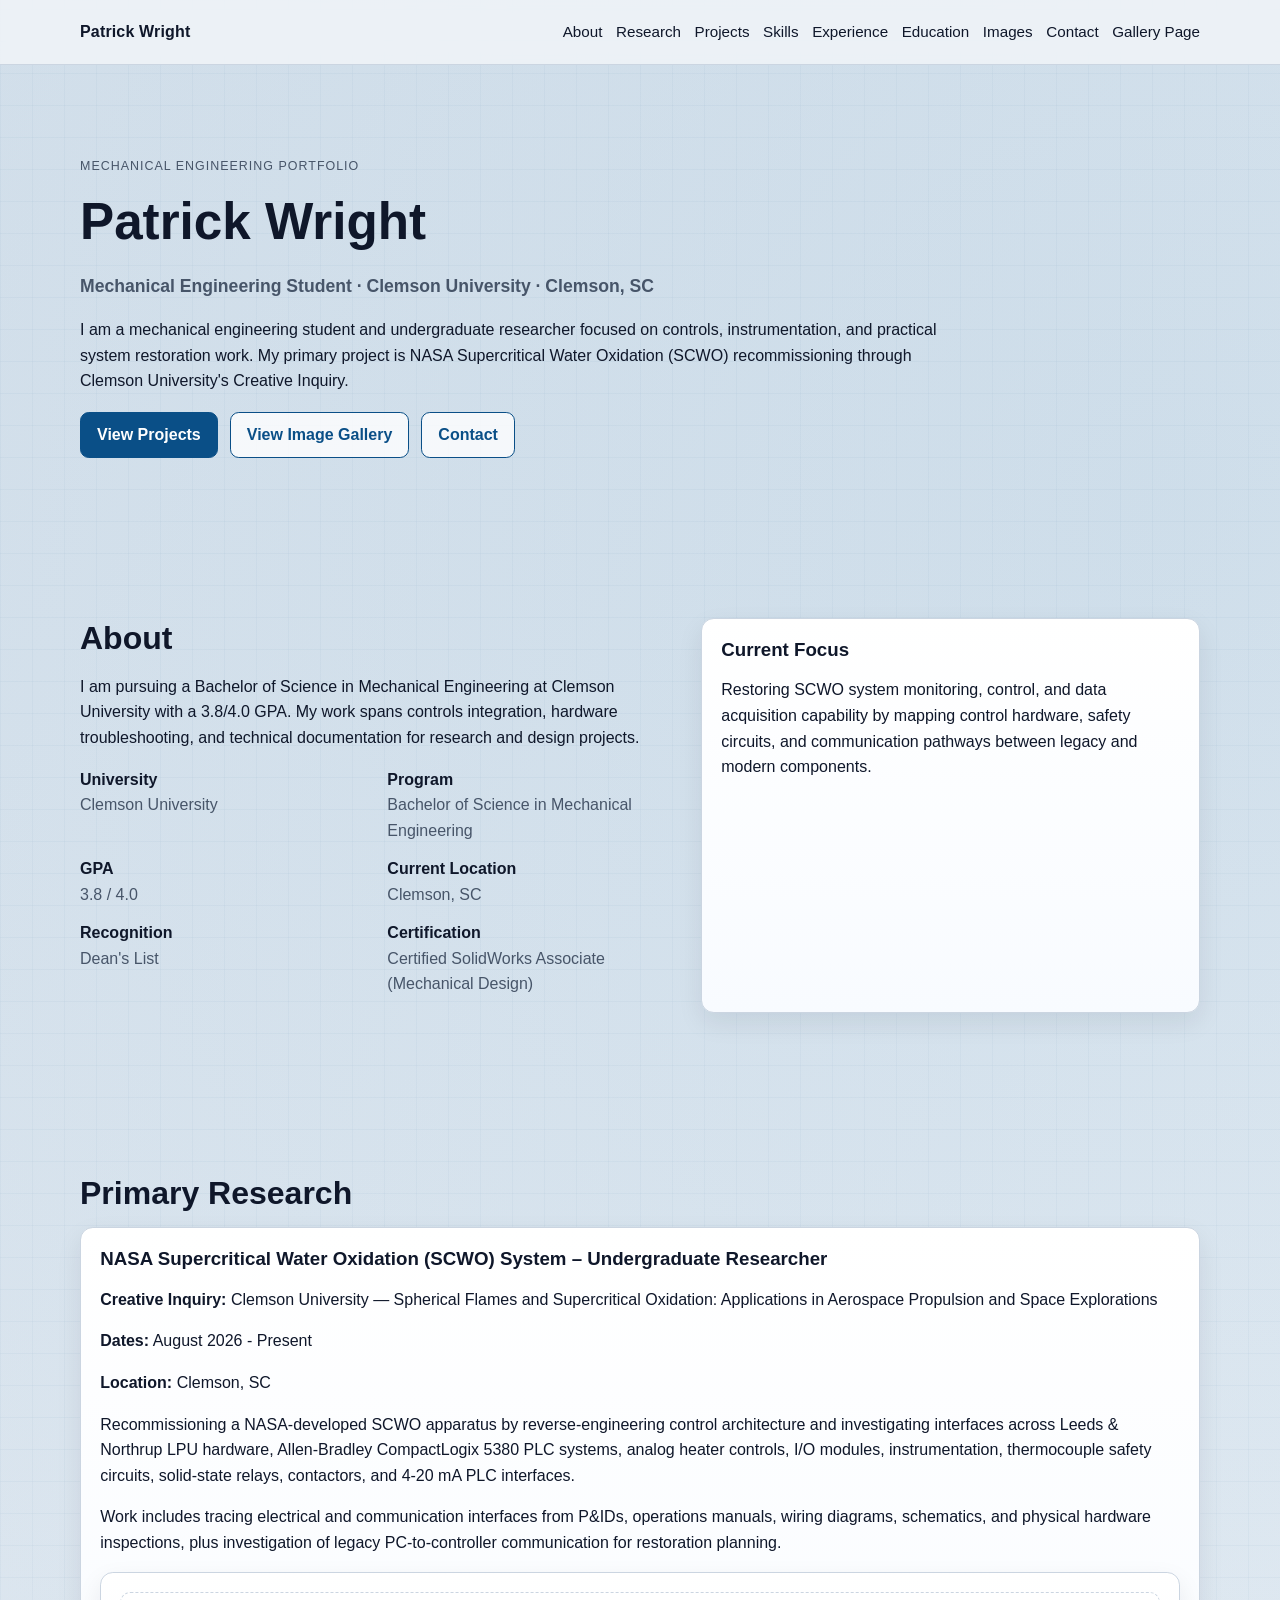
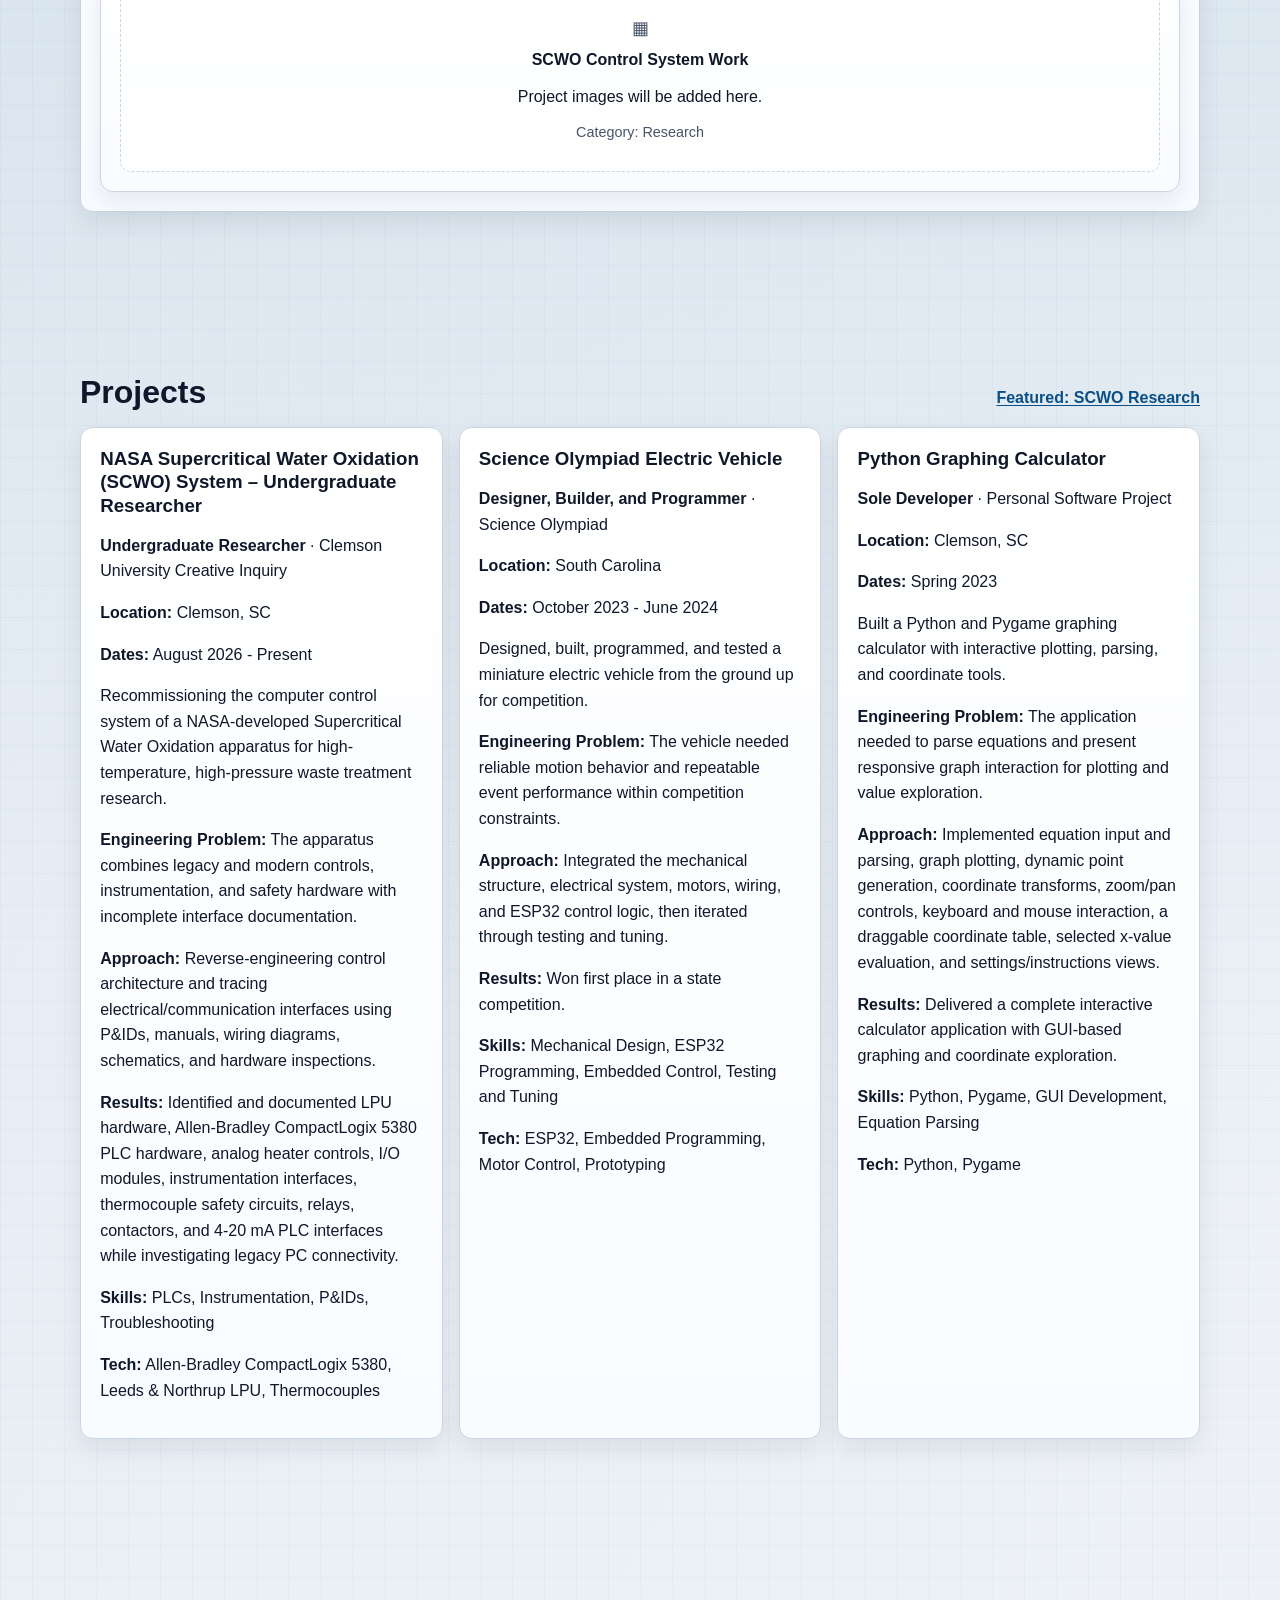
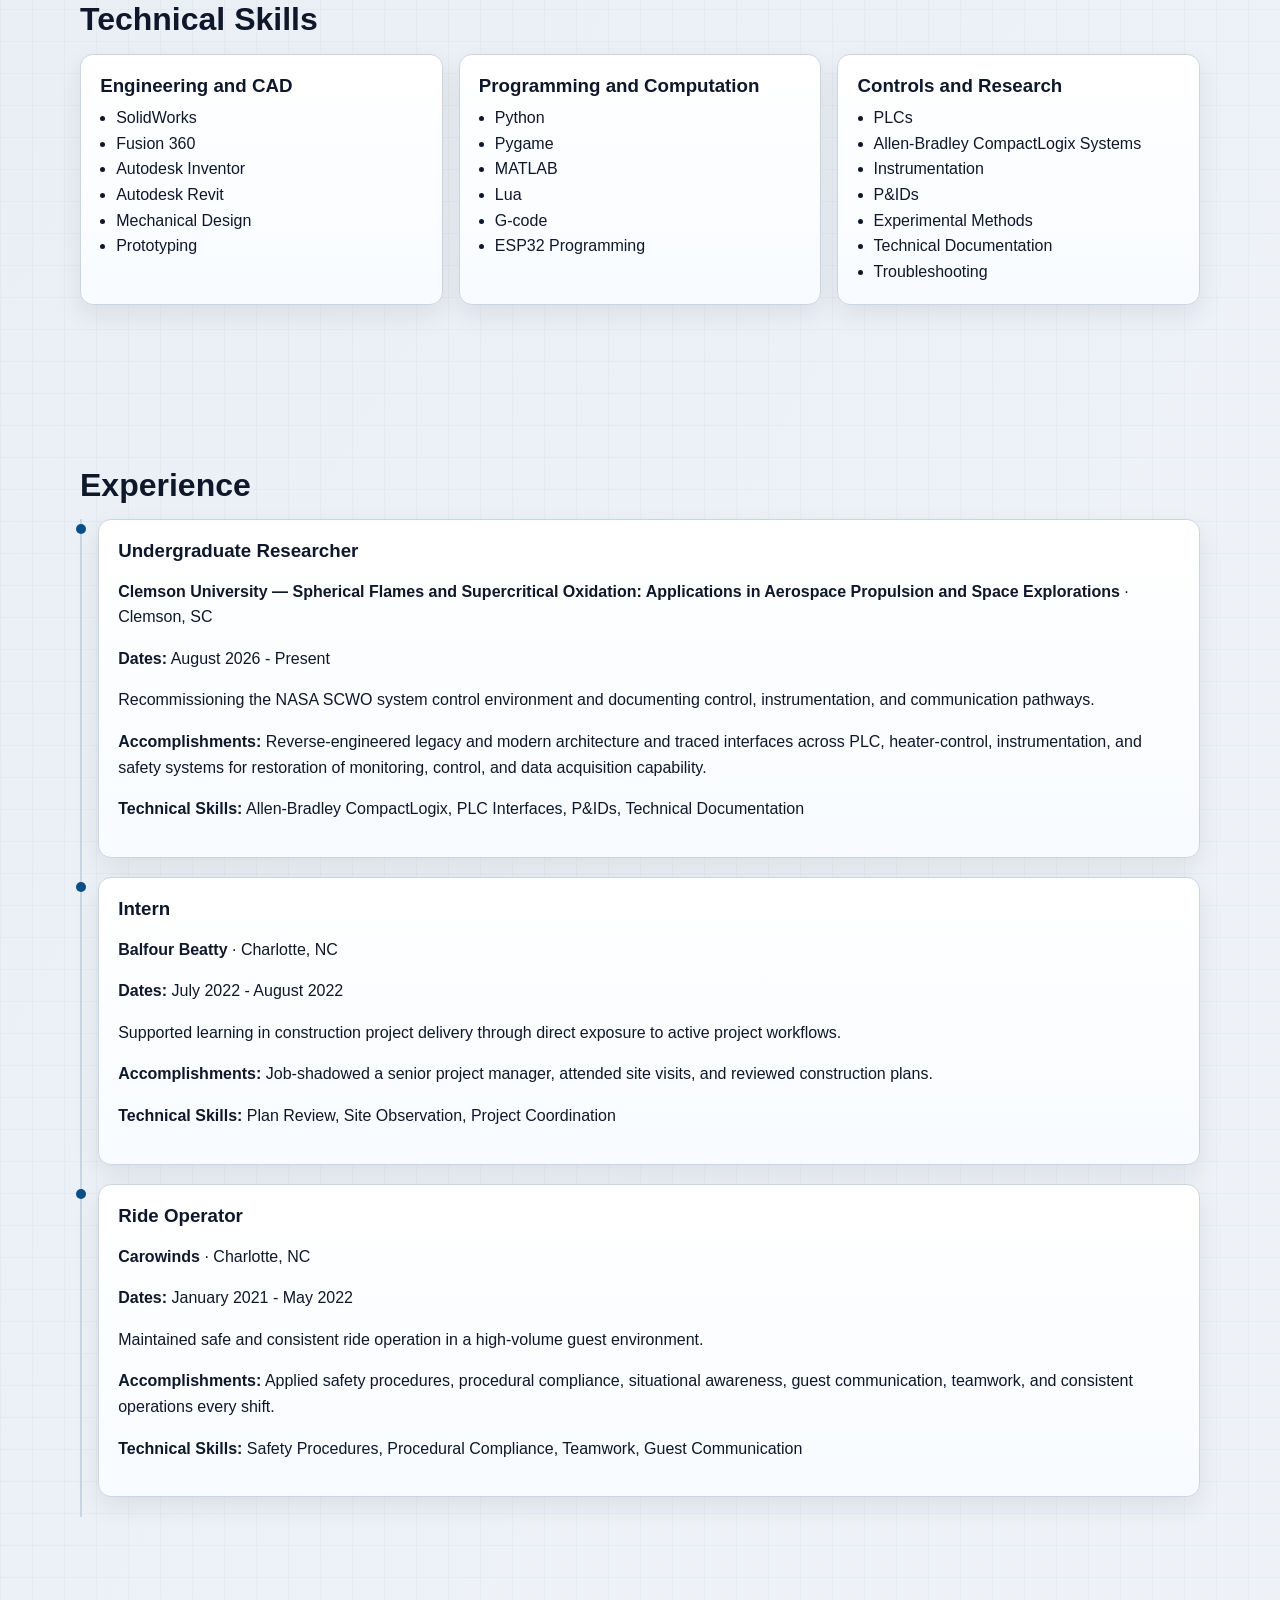
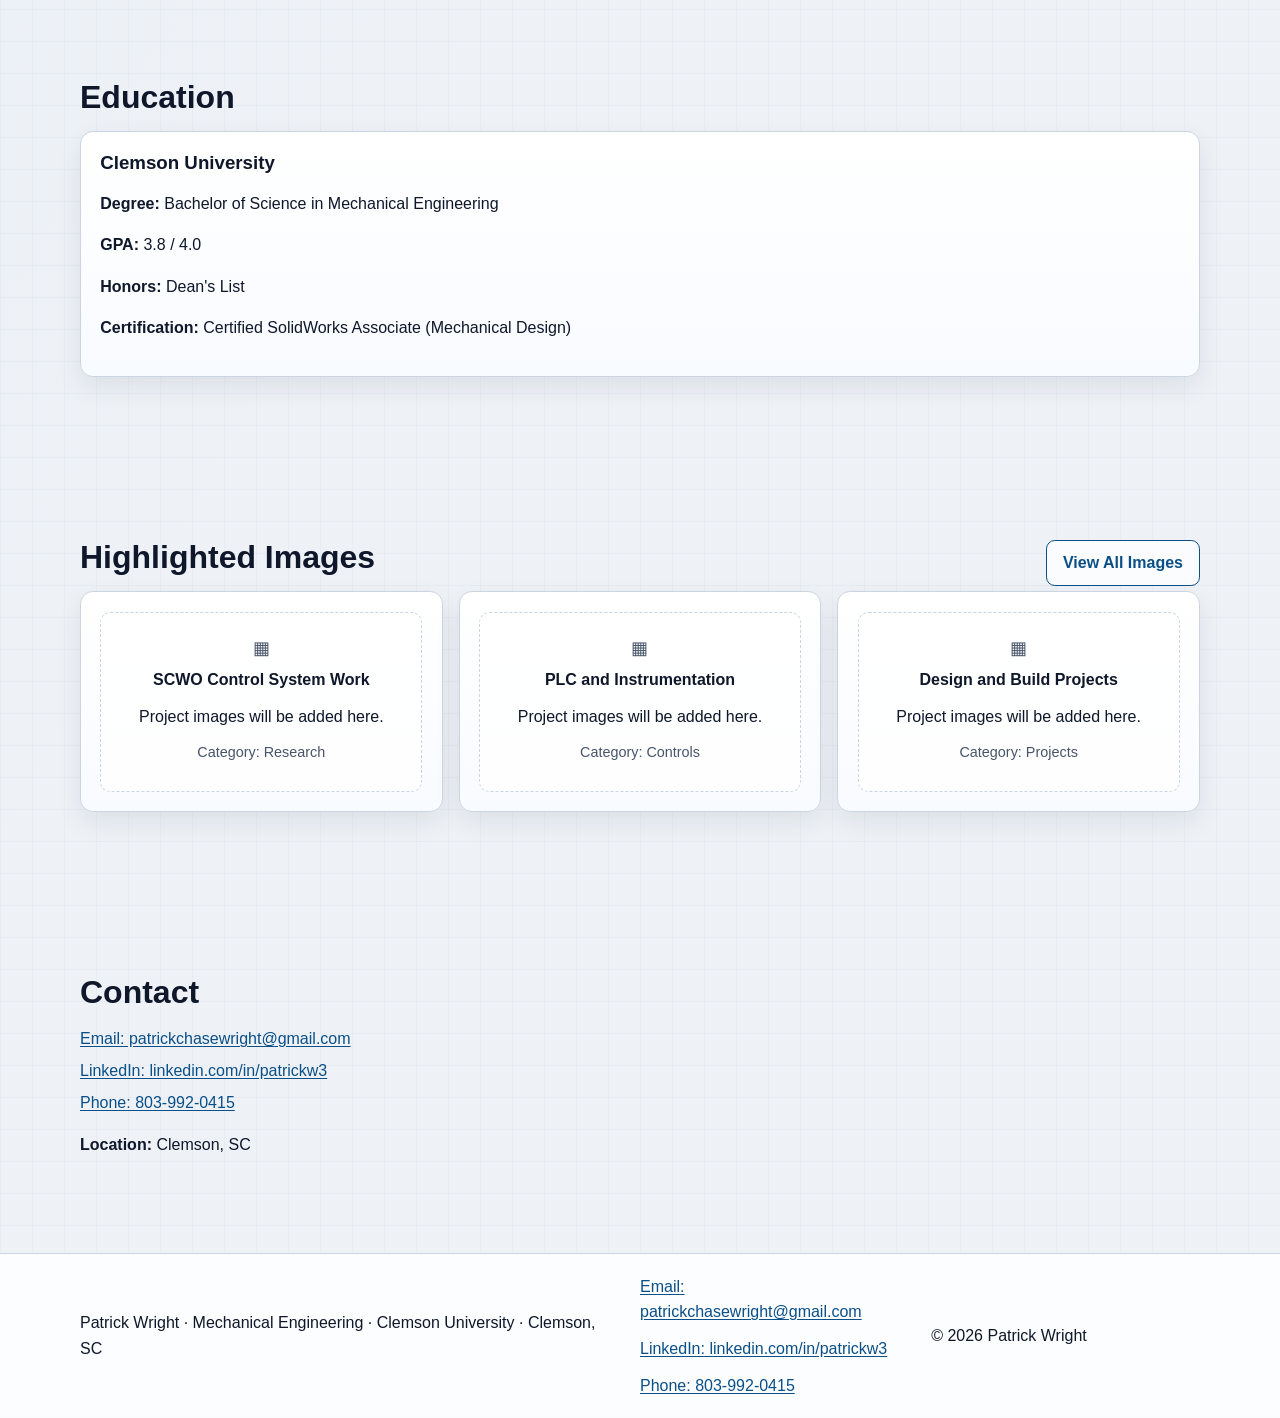
==== commit b02e49cd: "Update link for Featured SCWO Research project" ====
--- a/index.html
+++ b/index.html
@@ -115,7 +115,7 @@
         <div class="container reveal">
           <div class="section-heading">
             <h2>Projects</h2>
-            <a class="text-link" href="./projects/nasa-scwo-research.html">Featured: SCWO Research</a>
+            <a class="text-link" href="https://www.nasa.gov/ames/space-biosciences/water-recovery-systems/">Featured: SCWO Research</a>
           </div>
           <div id="project-cards" class="grid cards"></div>
         </div>
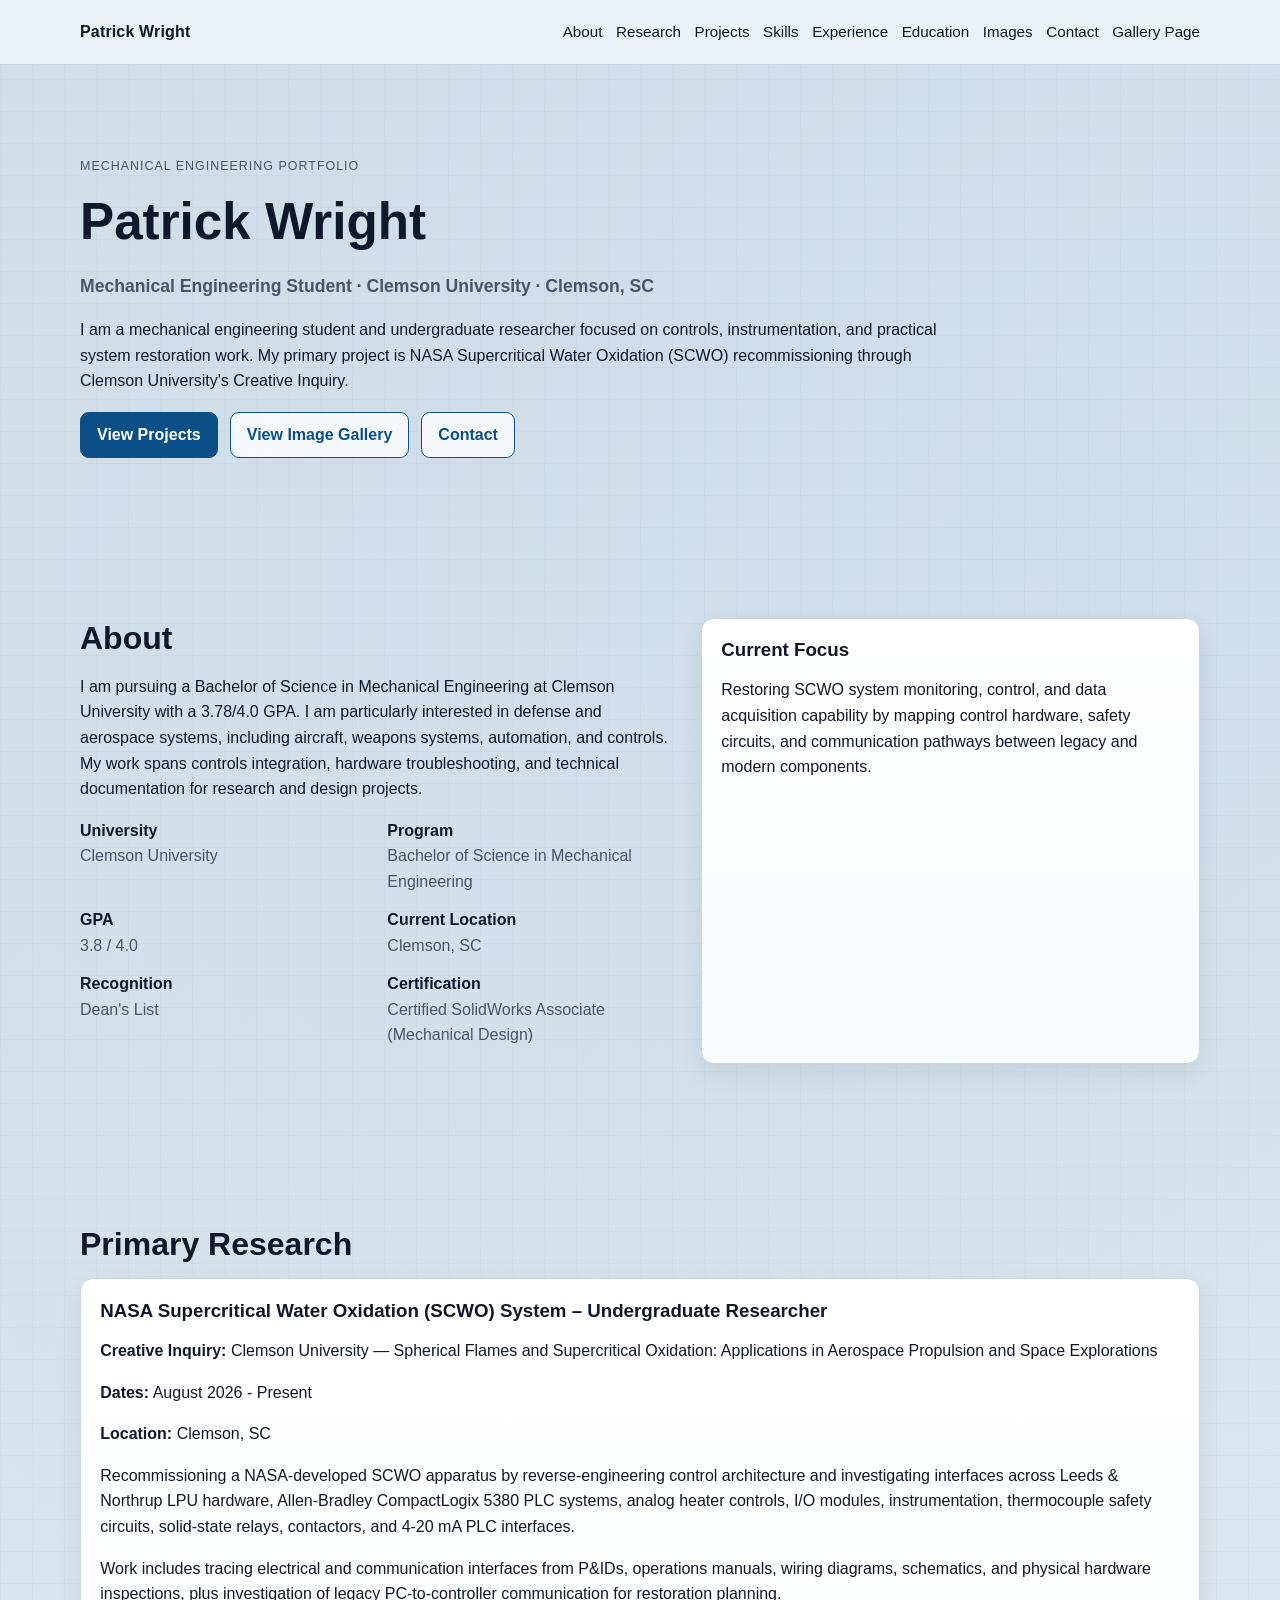
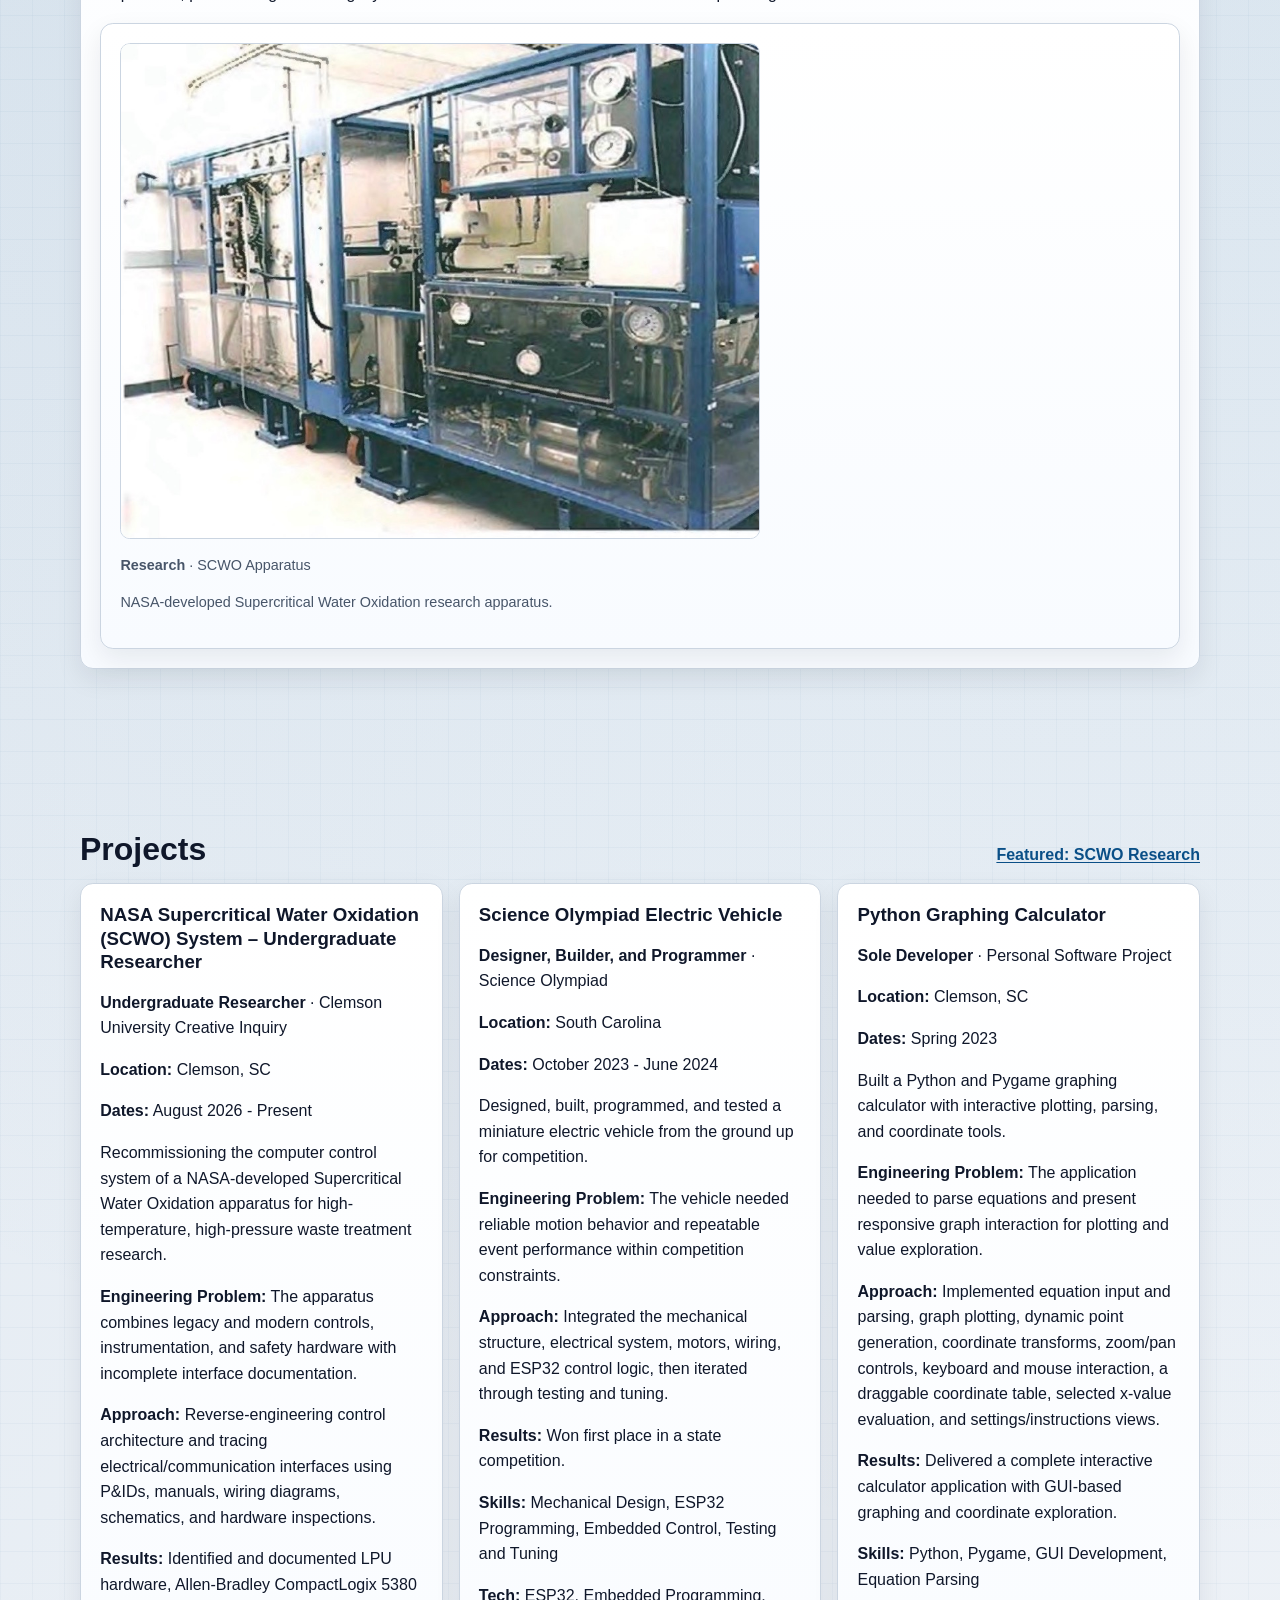
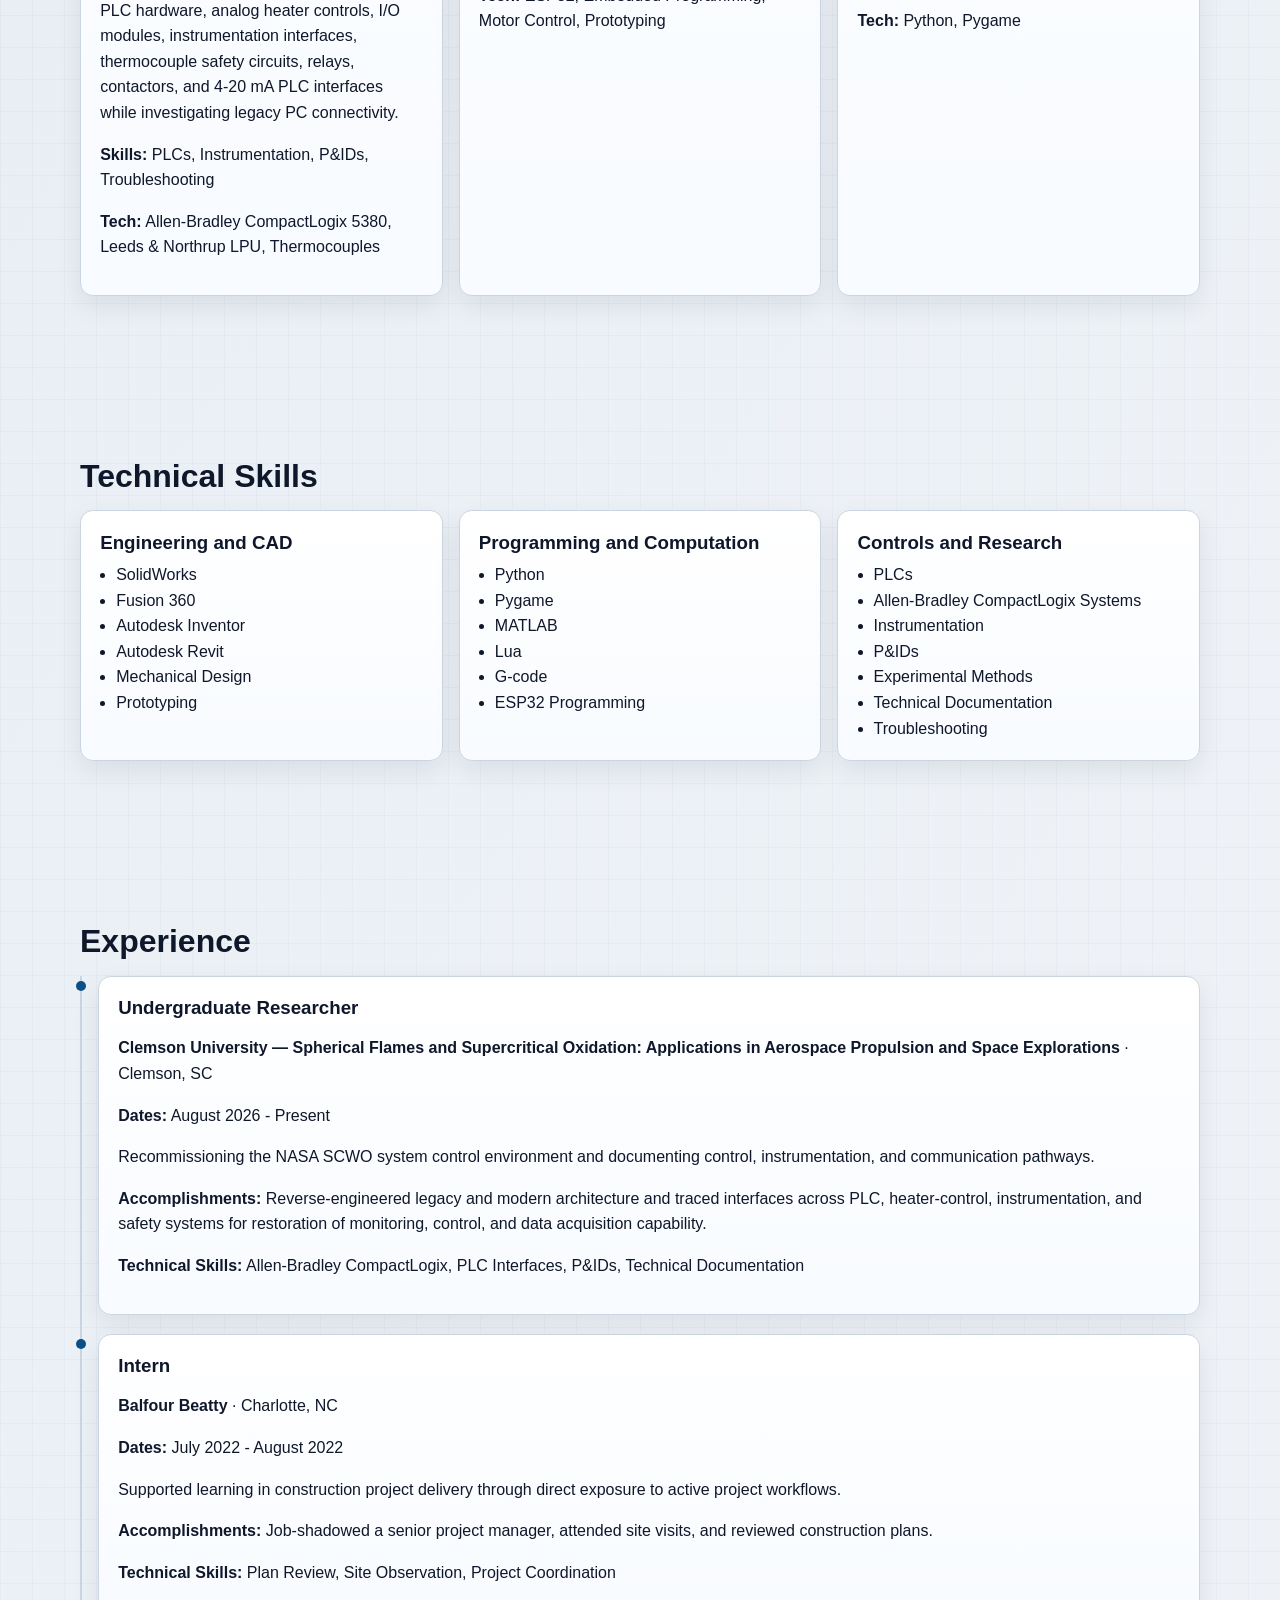
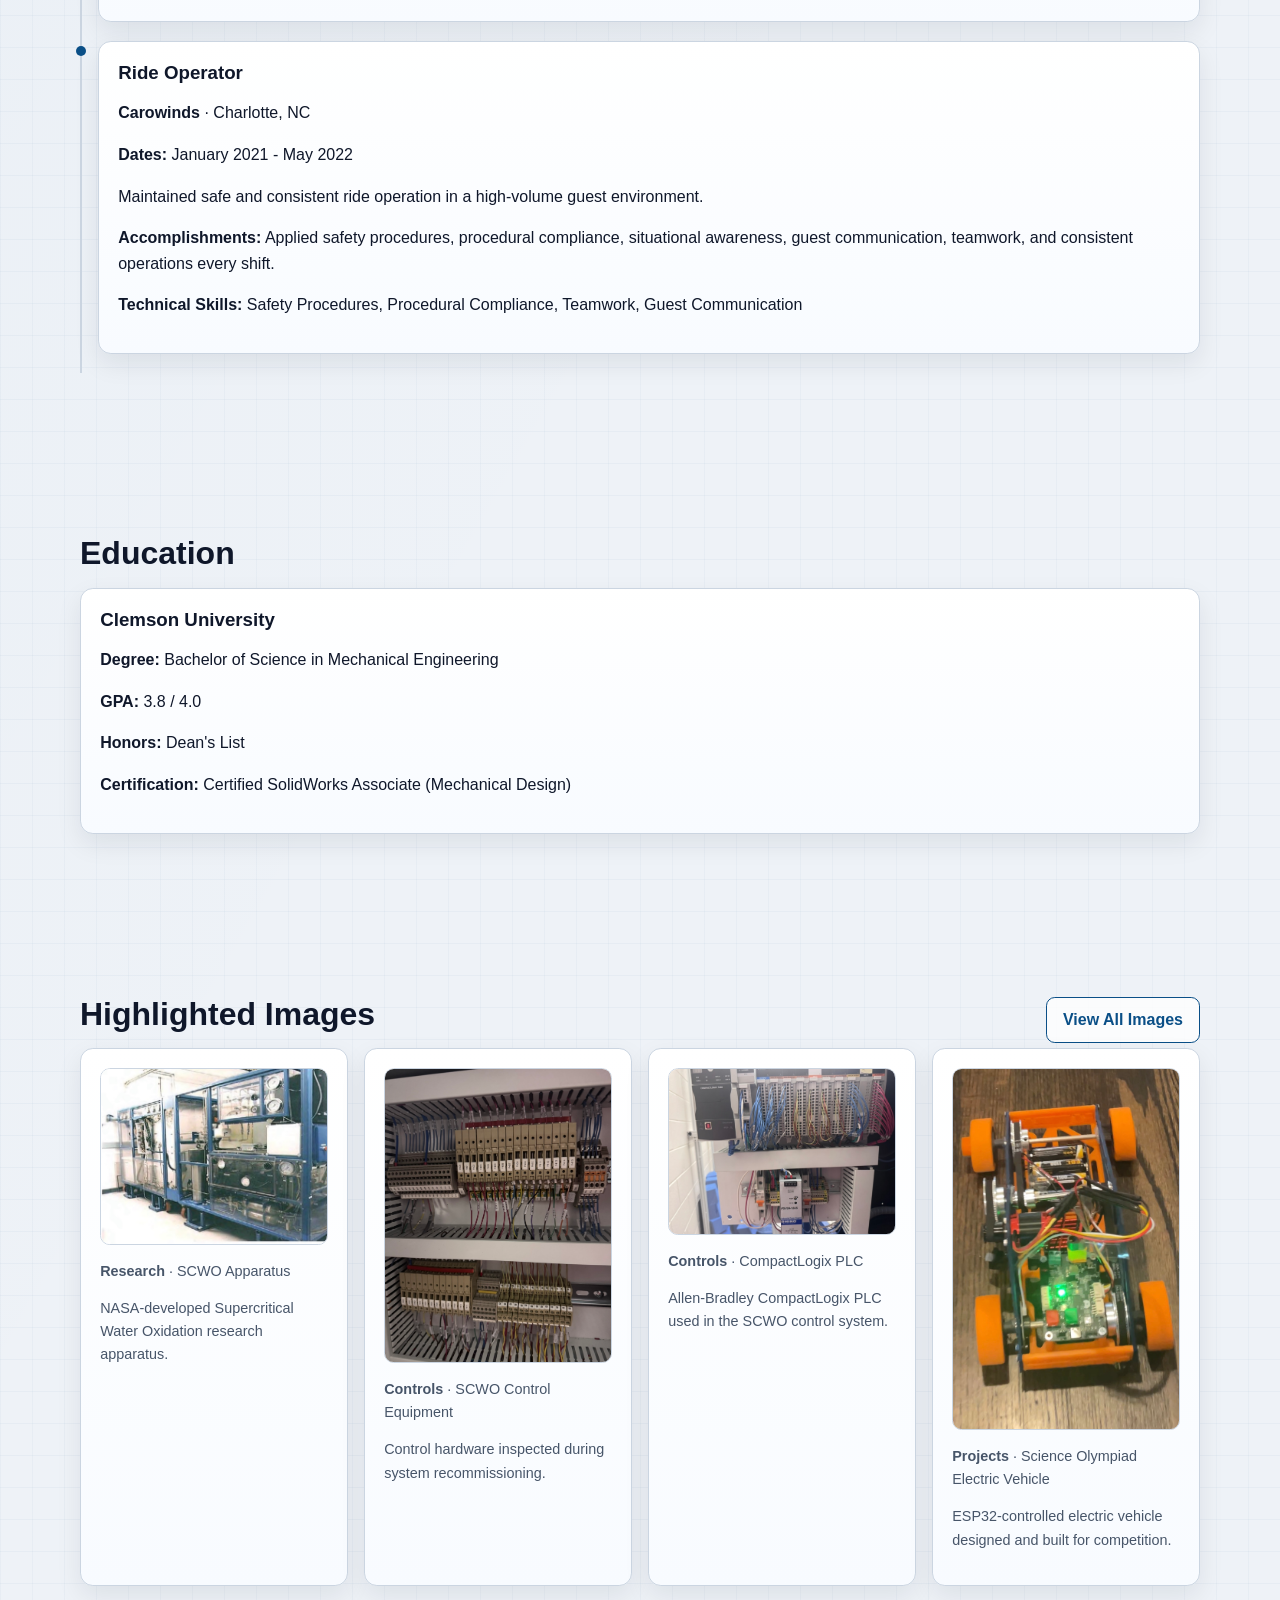
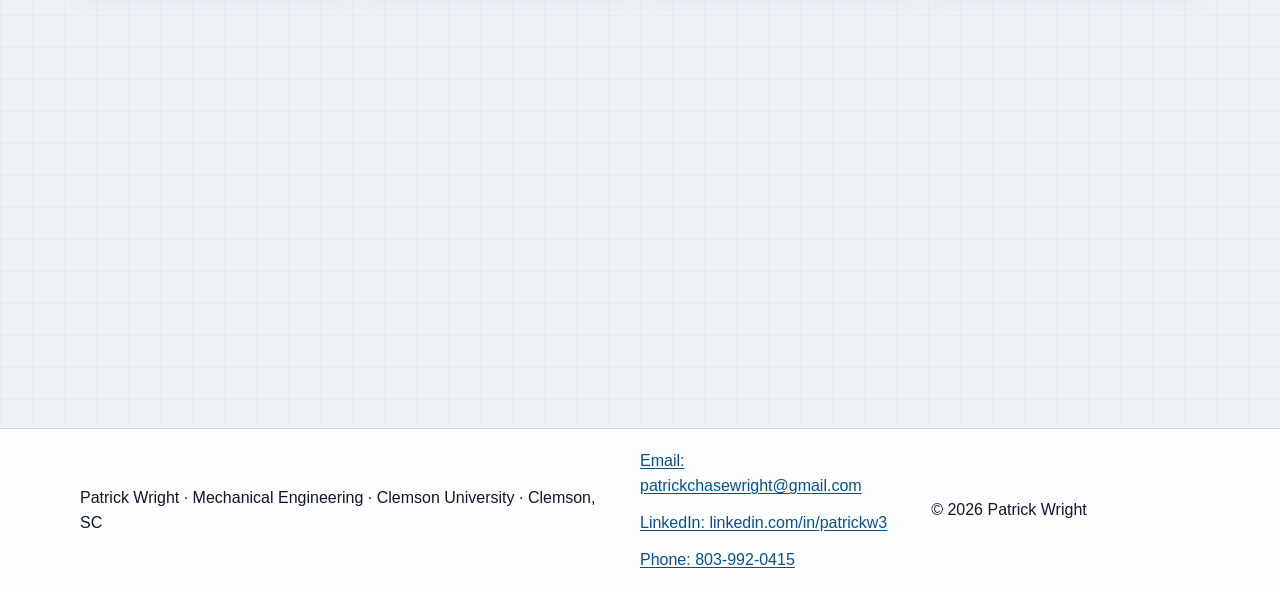
==== commit 4a5a8bc8: "Revise educational background and interests in About section Updated GPA and added specific interest" ====
--- a/index.html
+++ b/index.html
@@ -61,9 +61,9 @@
           <div>
             <h2>About</h2>
             <p>
-              I am pursuing a Bachelor of Science in Mechanical Engineering at Clemson University with a 3.8/4.0 GPA.
-              My work spans controls integration, hardware troubleshooting, and technical documentation for research and
-              design projects.
+              I am pursuing a Bachelor of Science in Mechanical Engineering at Clemson University with a 3.78/4.0 GPA. 
+              I am particularly interested in defense and aerospace systems, including aircraft, weapons systems, automation, and controls. 
+              My work spans controls integration, hardware troubleshooting, and technical documentation for research and design projects.
             </p>
             <dl class="compact-meta">
               <div><dt>University</dt><dd>Clemson University</dd></div>
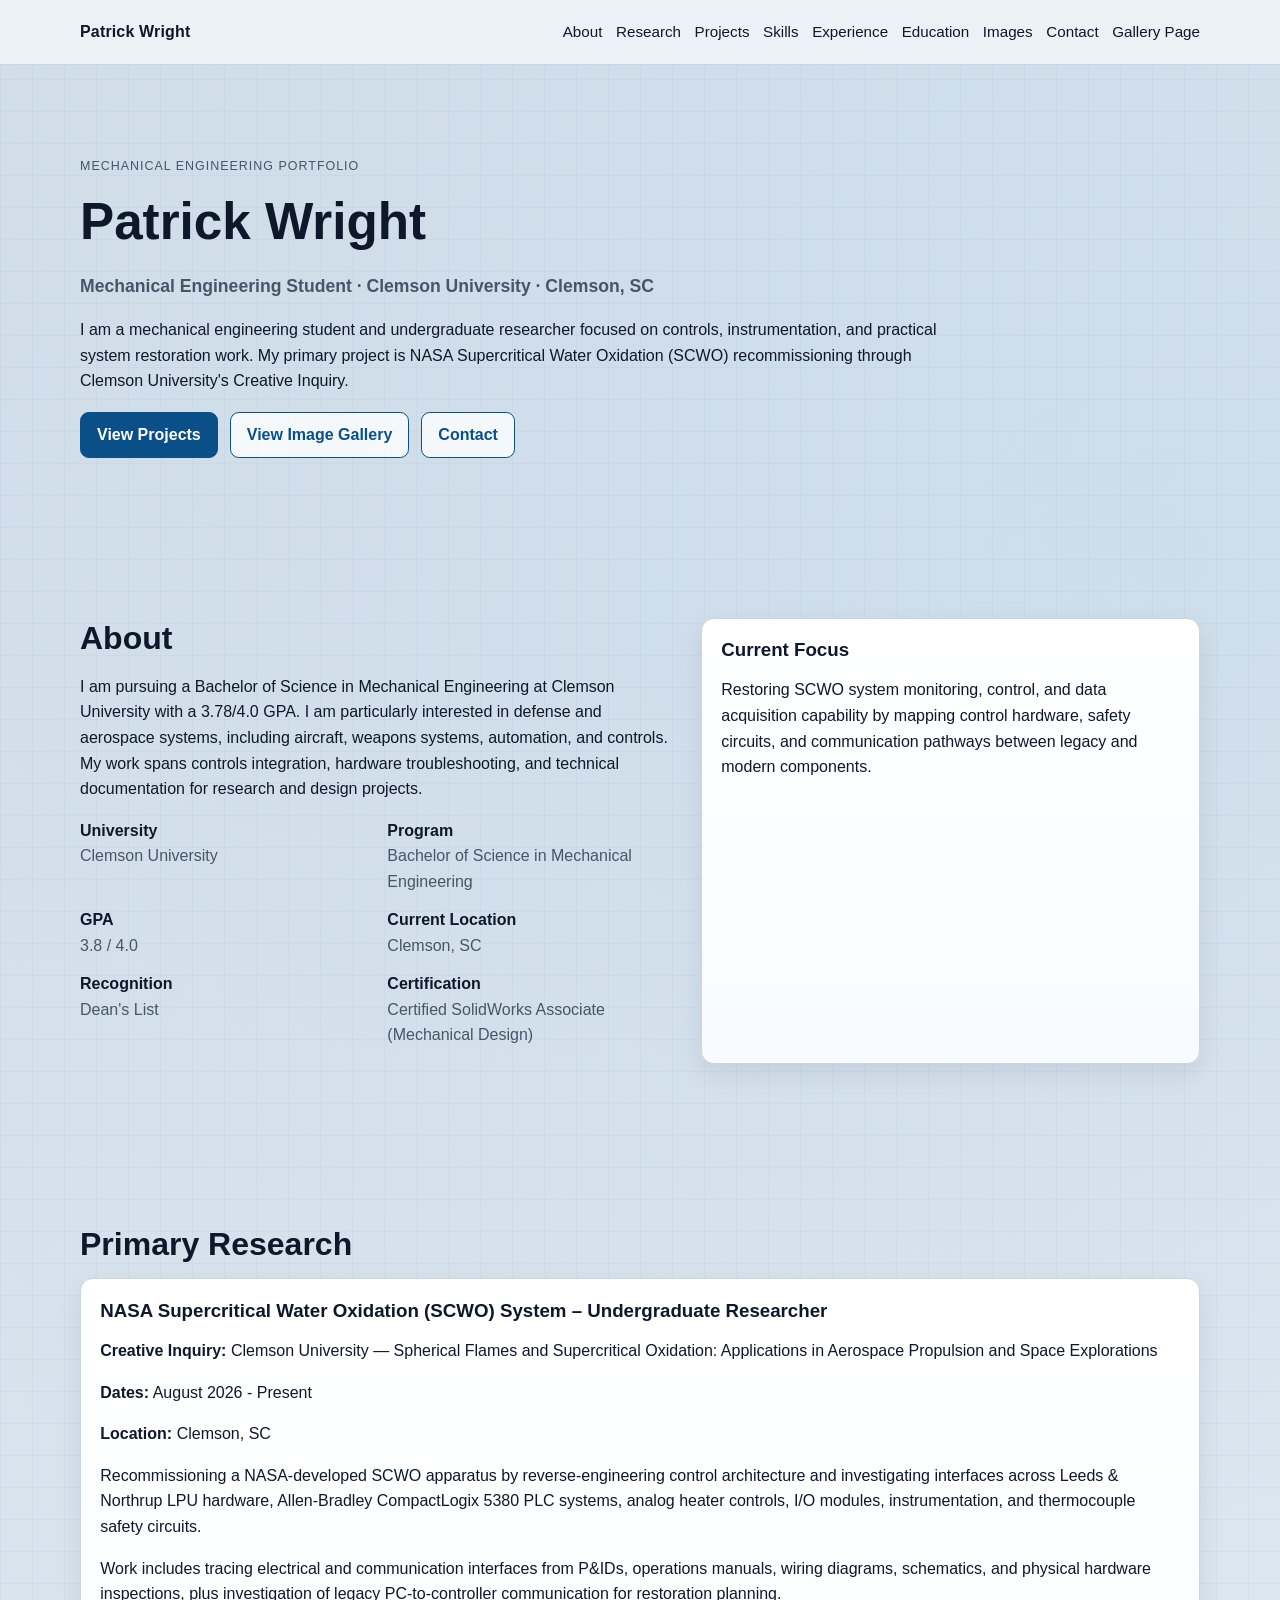
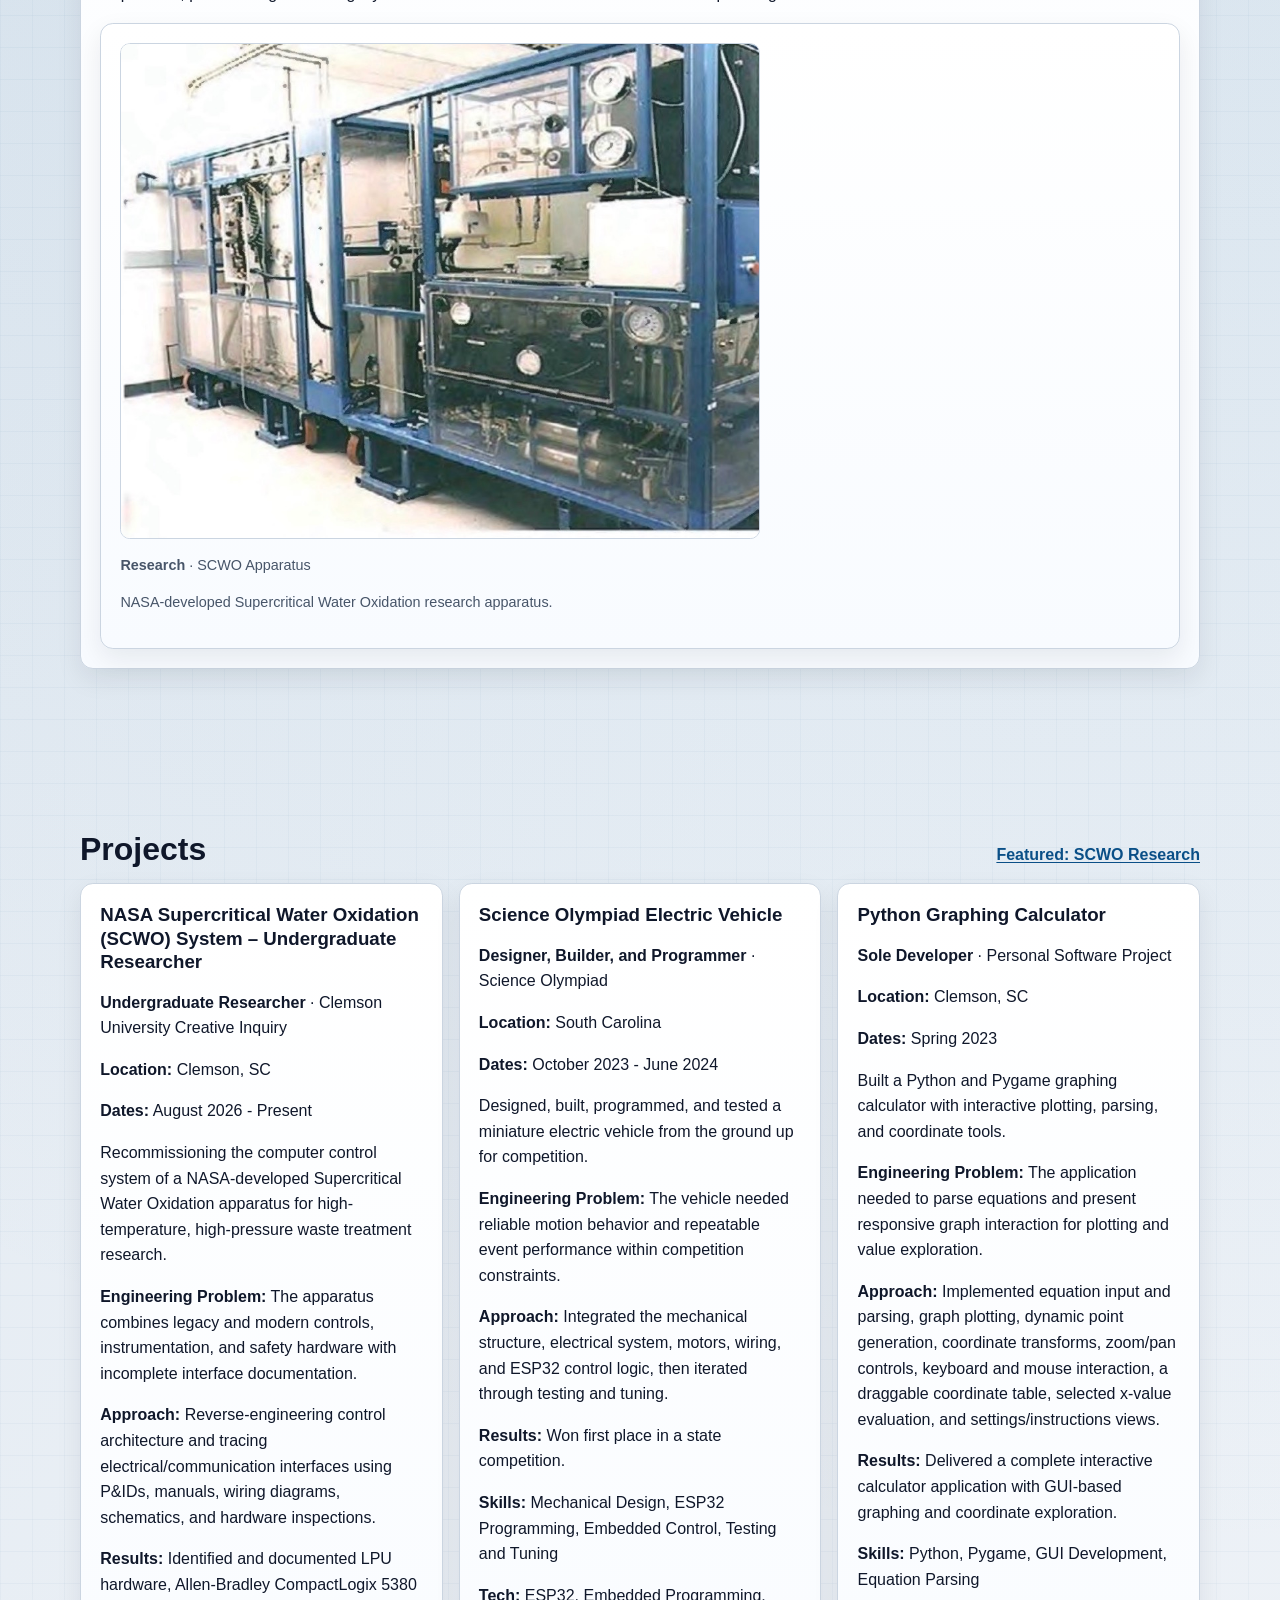
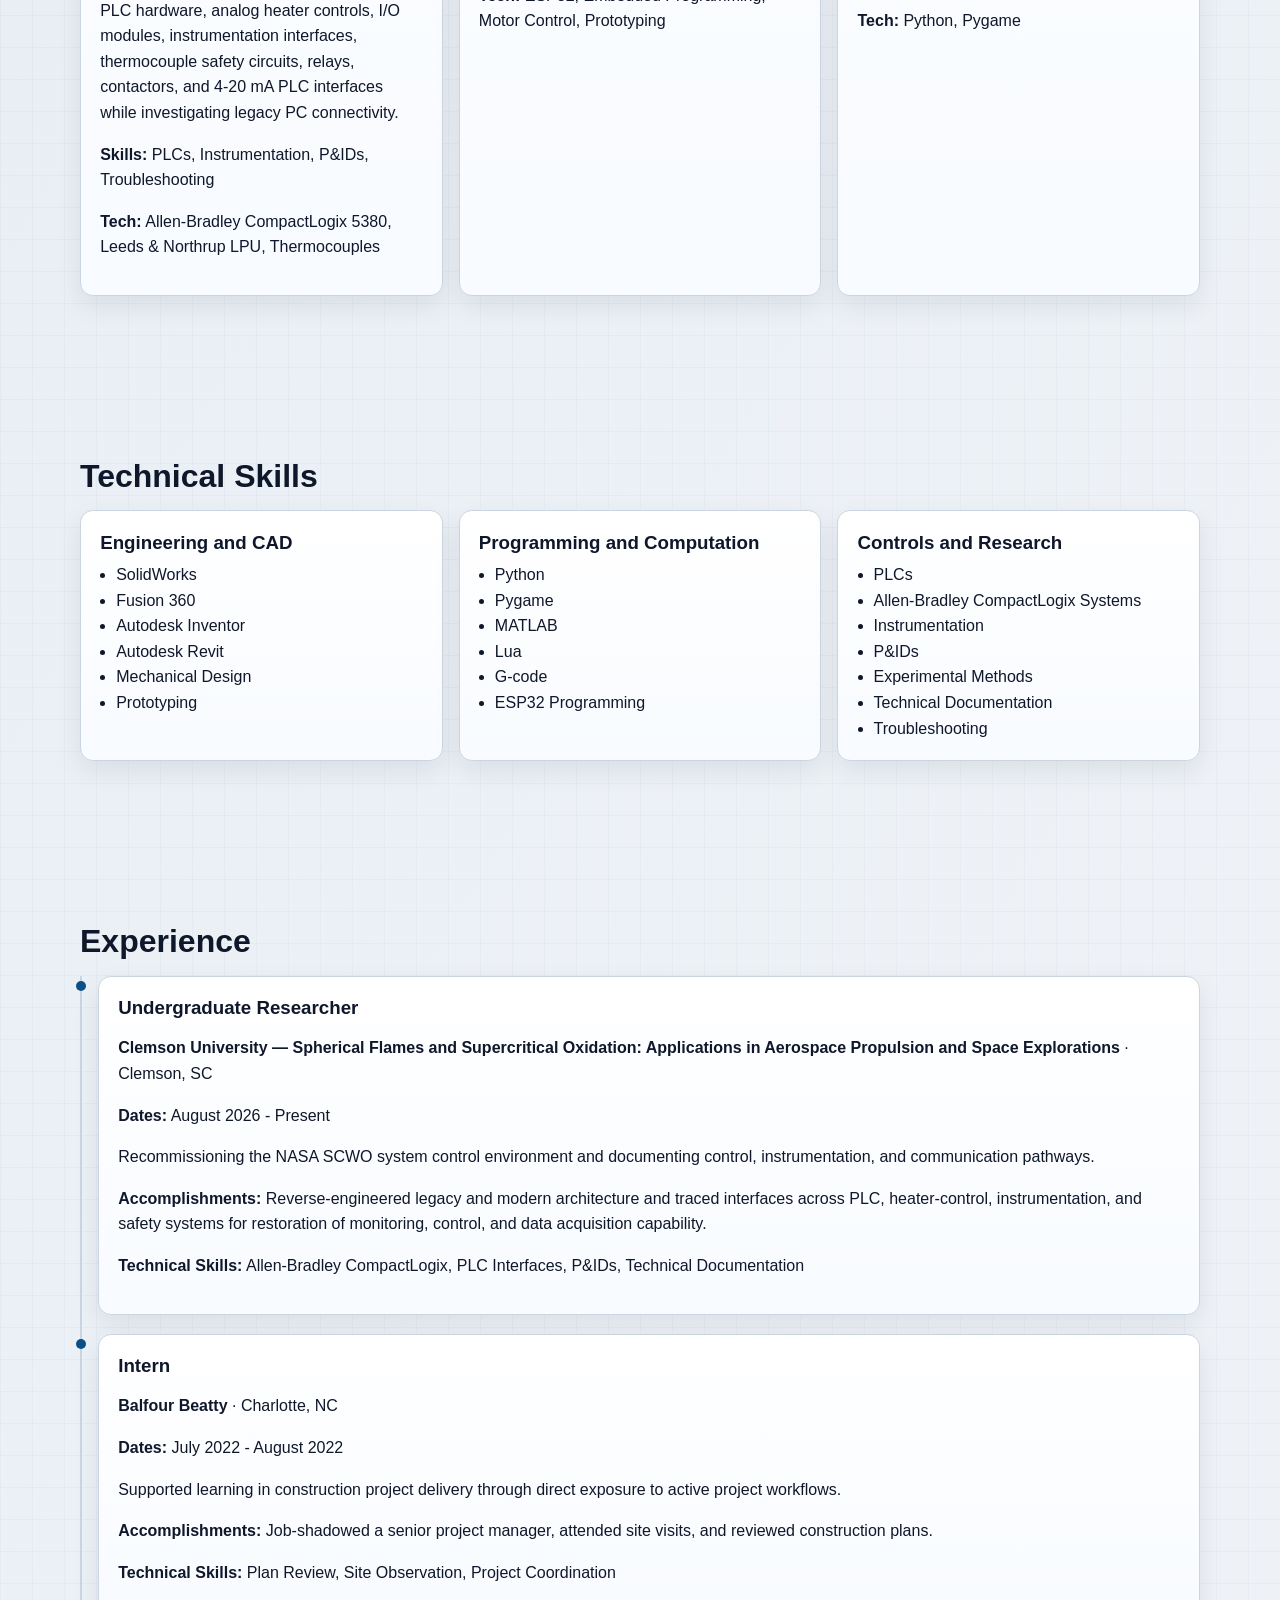
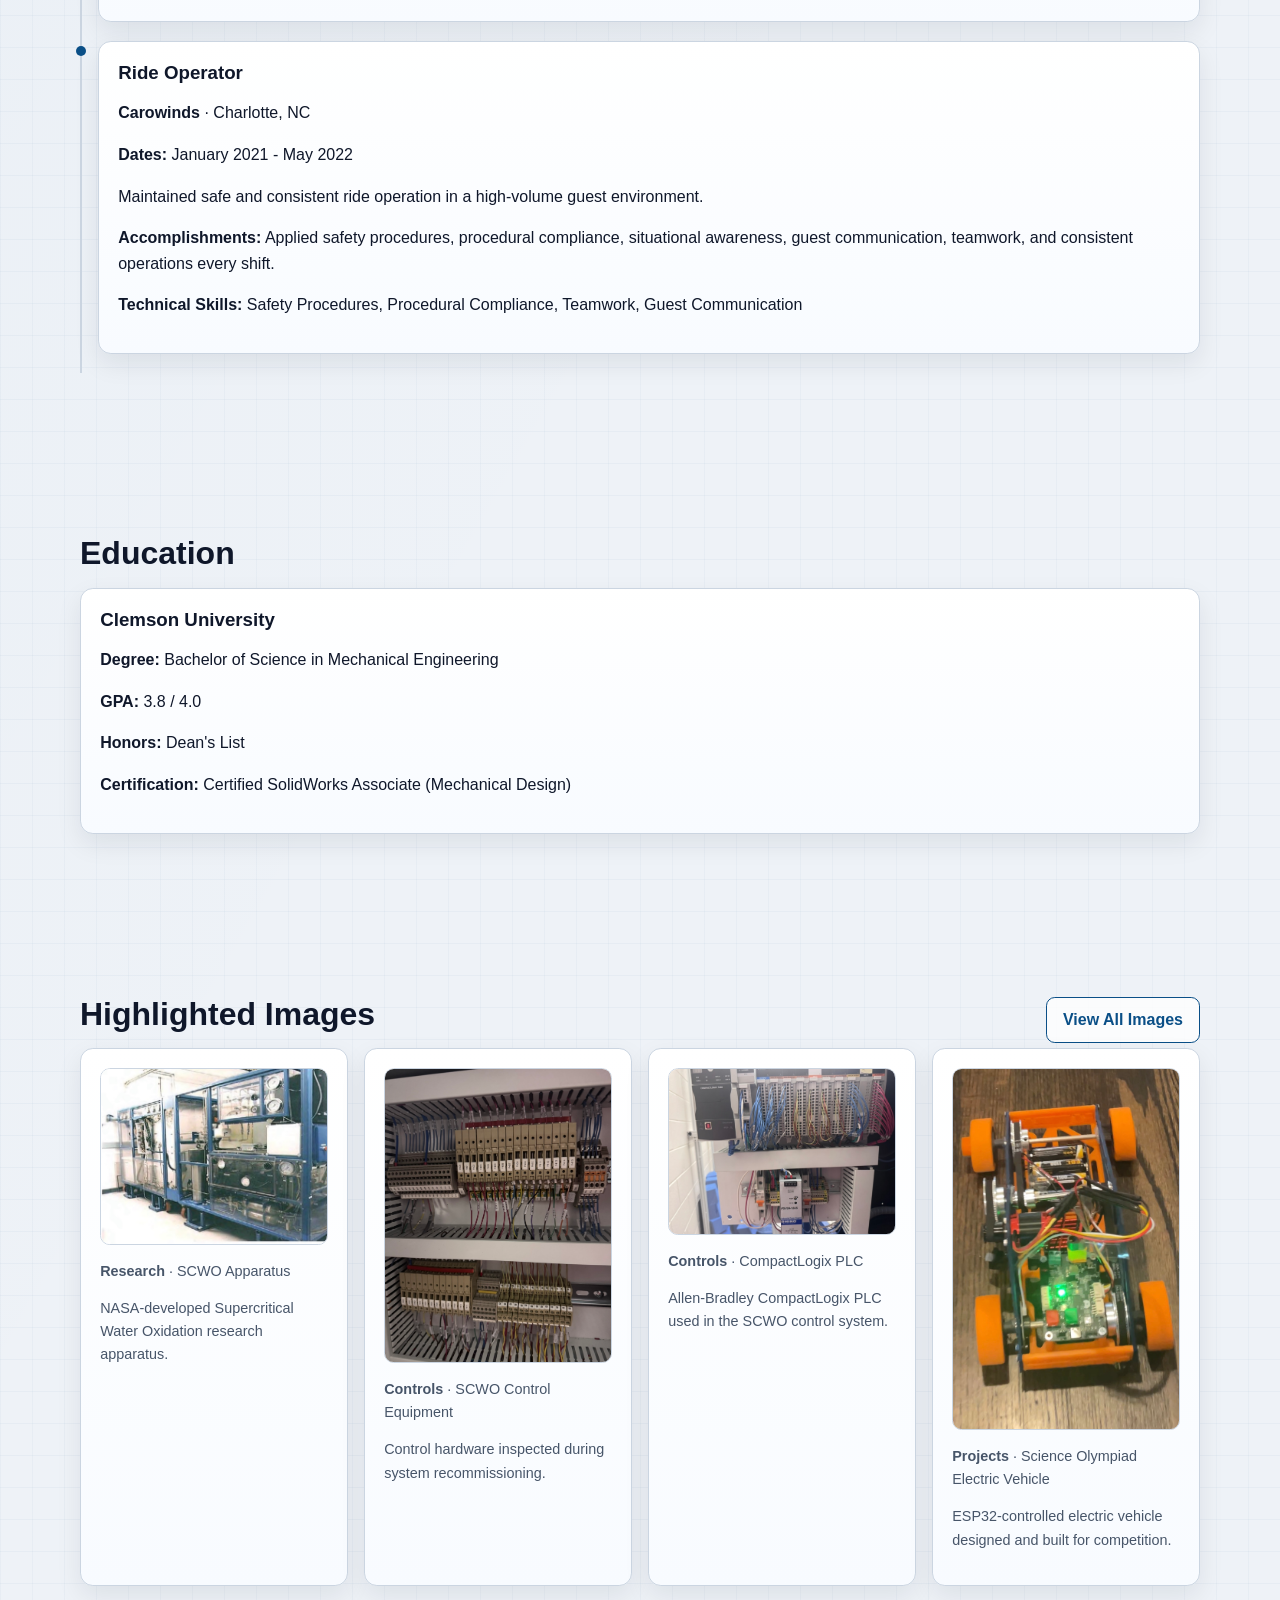
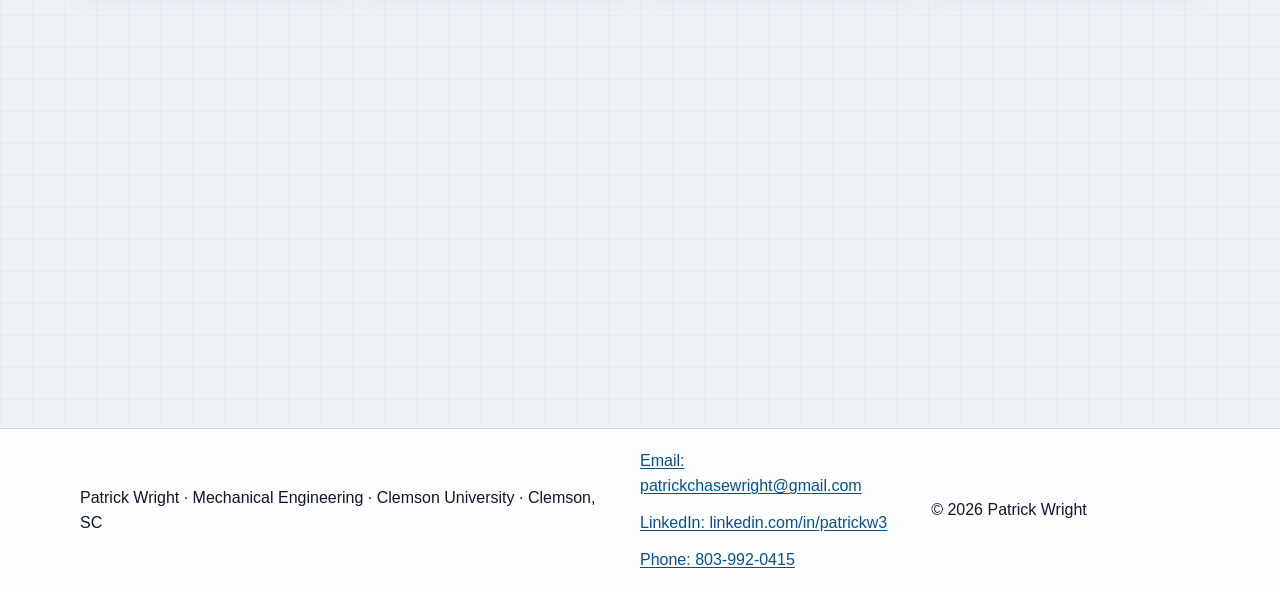
==== commit 9d3aad21: "Simplify project description in index.html Removed redundant details about control systems in the pr" ====
--- a/index.html
+++ b/index.html
@@ -98,8 +98,7 @@
             <p>
               Recommissioning a NASA-developed SCWO apparatus by reverse-engineering control architecture and
               investigating interfaces across Leeds &amp; Northrup LPU hardware, Allen-Bradley CompactLogix 5380 PLC
-              systems, analog heater controls, I/O modules, instrumentation, thermocouple safety circuits, solid-state
-              relays, contactors, and 4-20 mA PLC interfaces.
+              systems, analog heater controls, I/O modules, instrumentation, and thermocouple safety circuits.
             </p>
             <p>
               Work includes tracing electrical and communication interfaces from P&amp;IDs, operations manuals, wiring
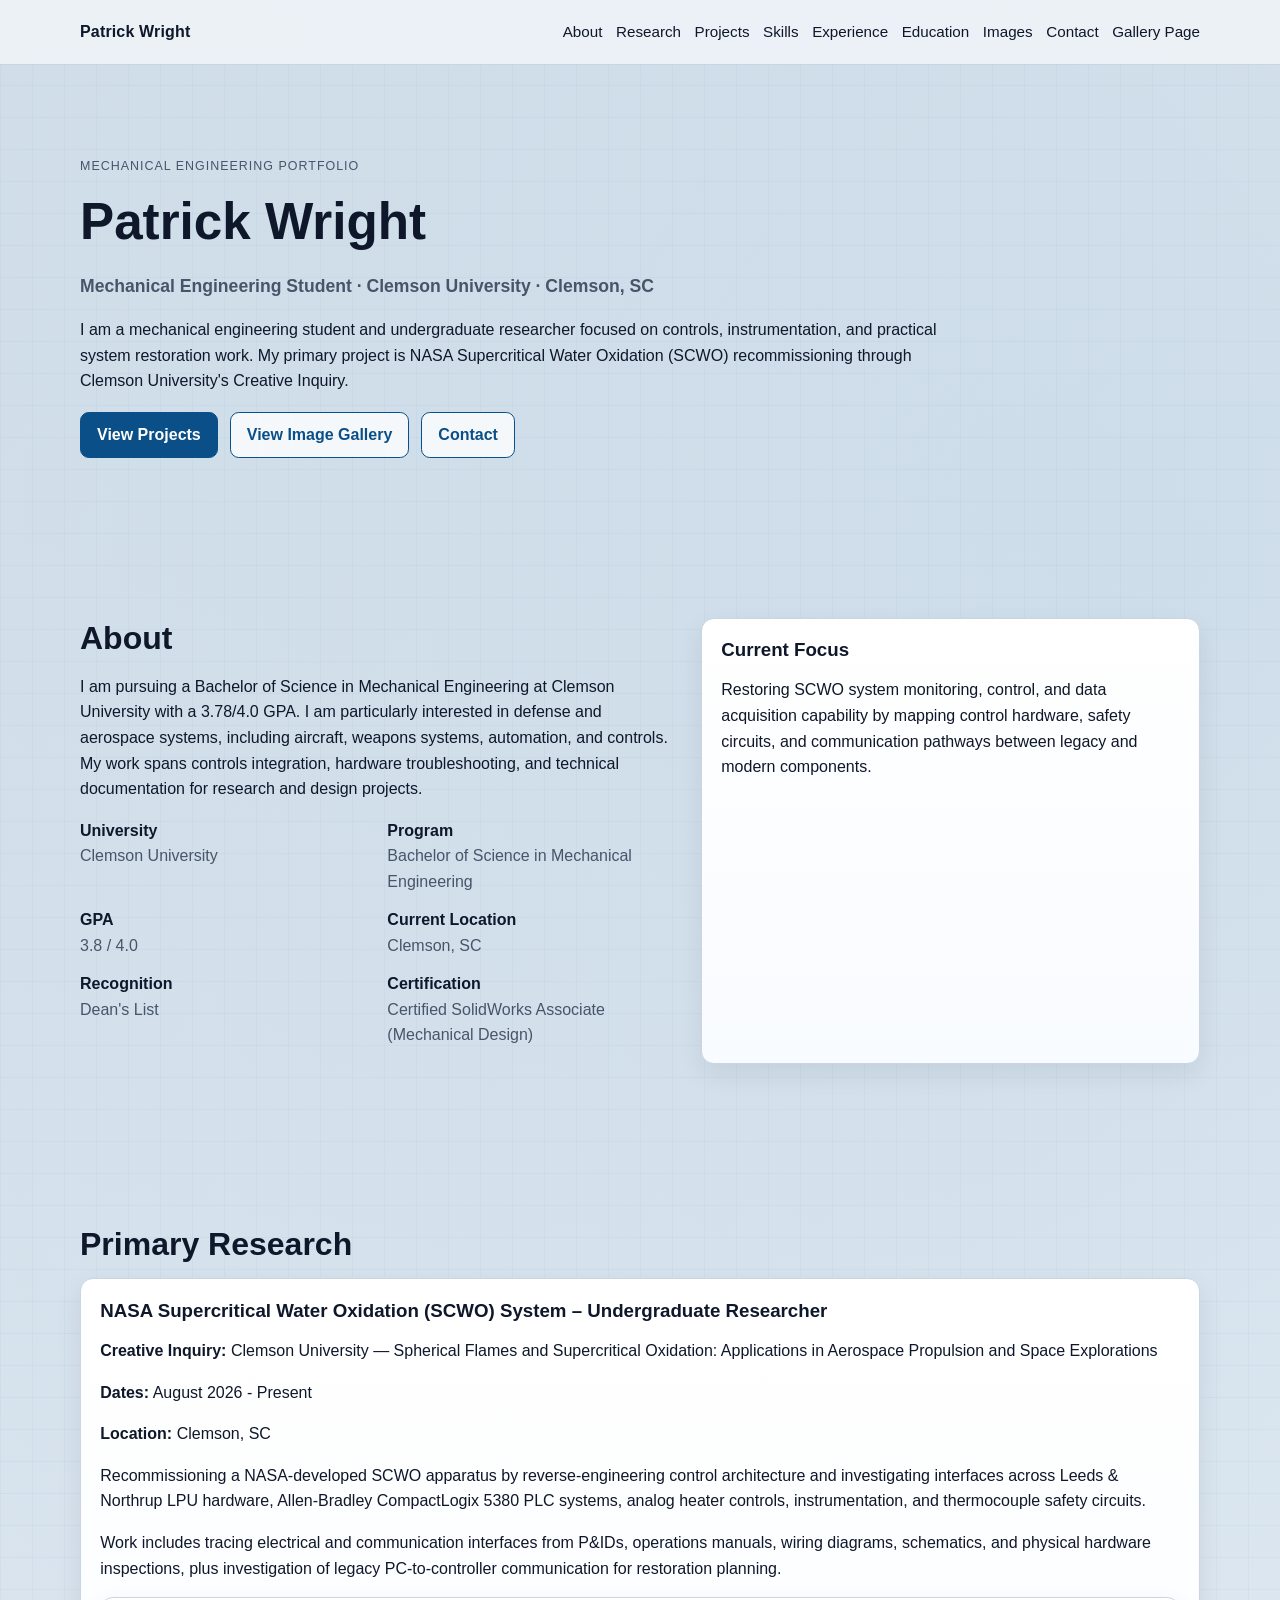
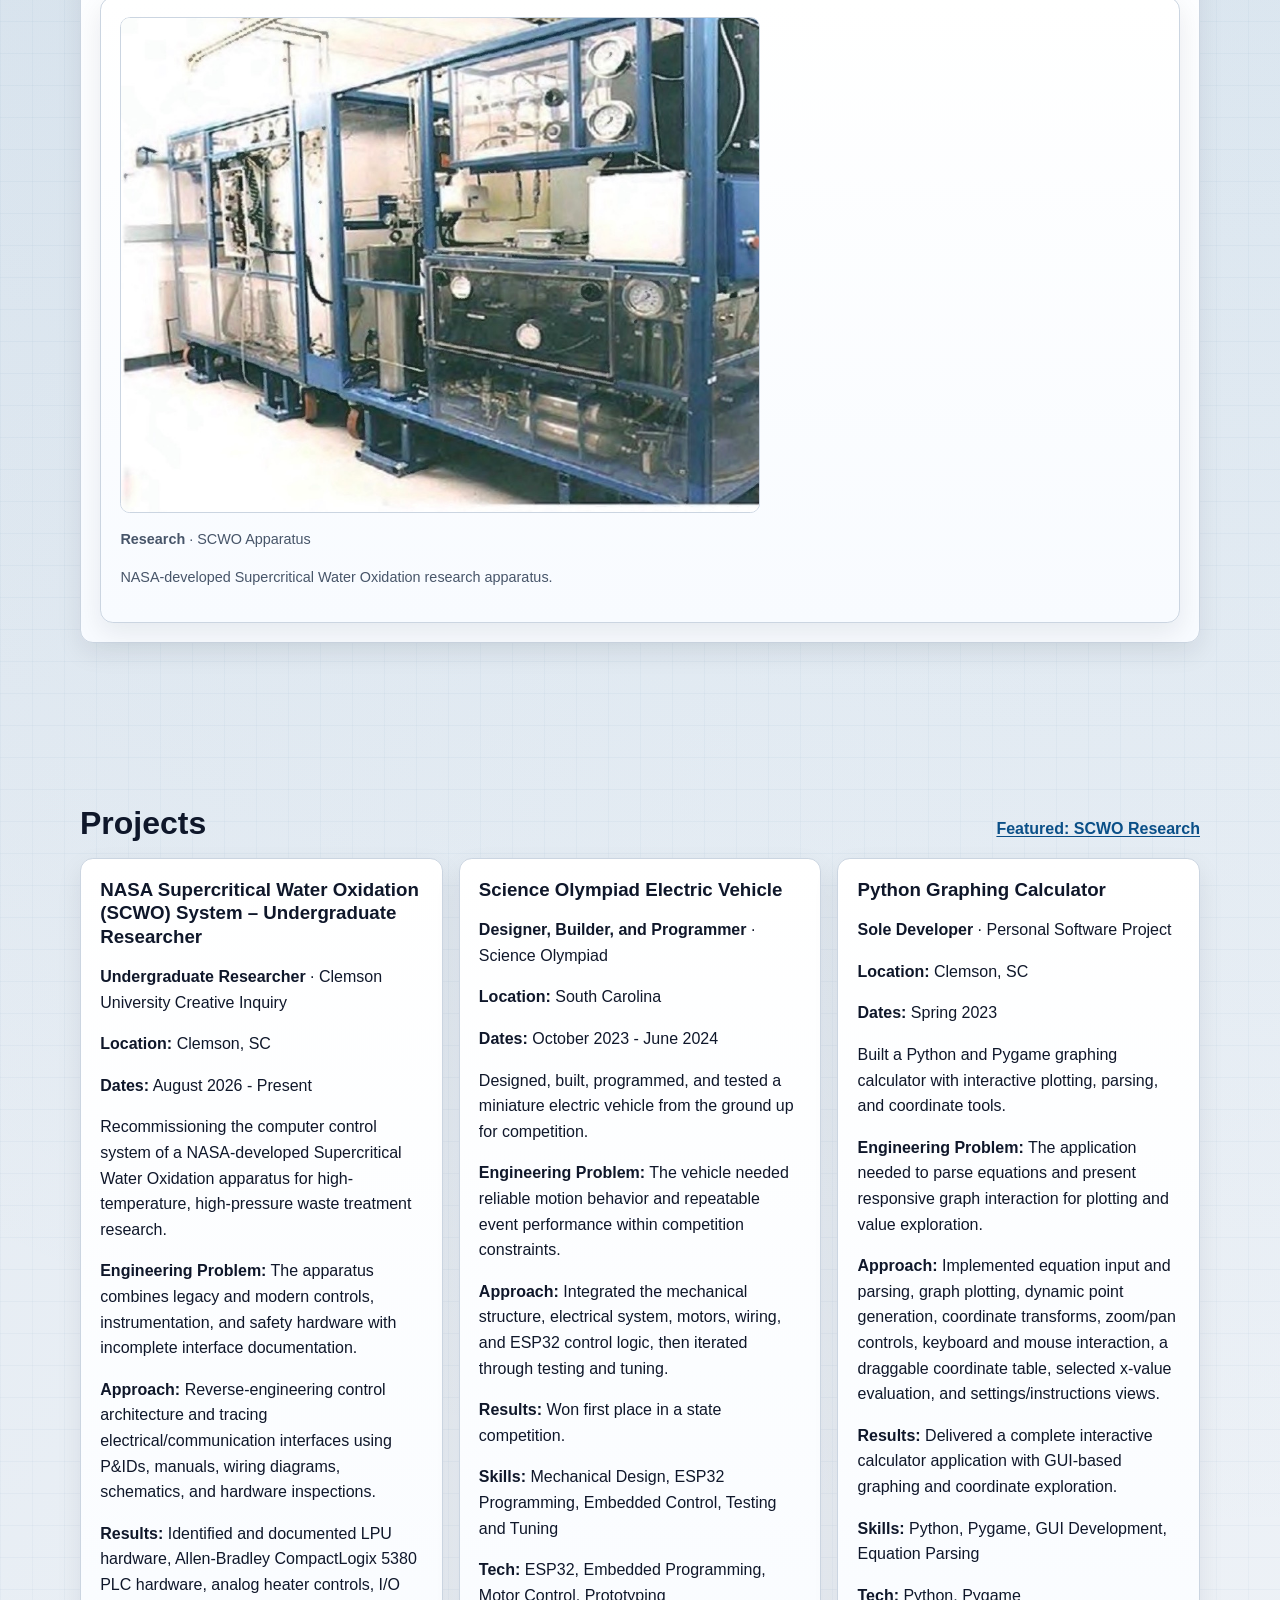
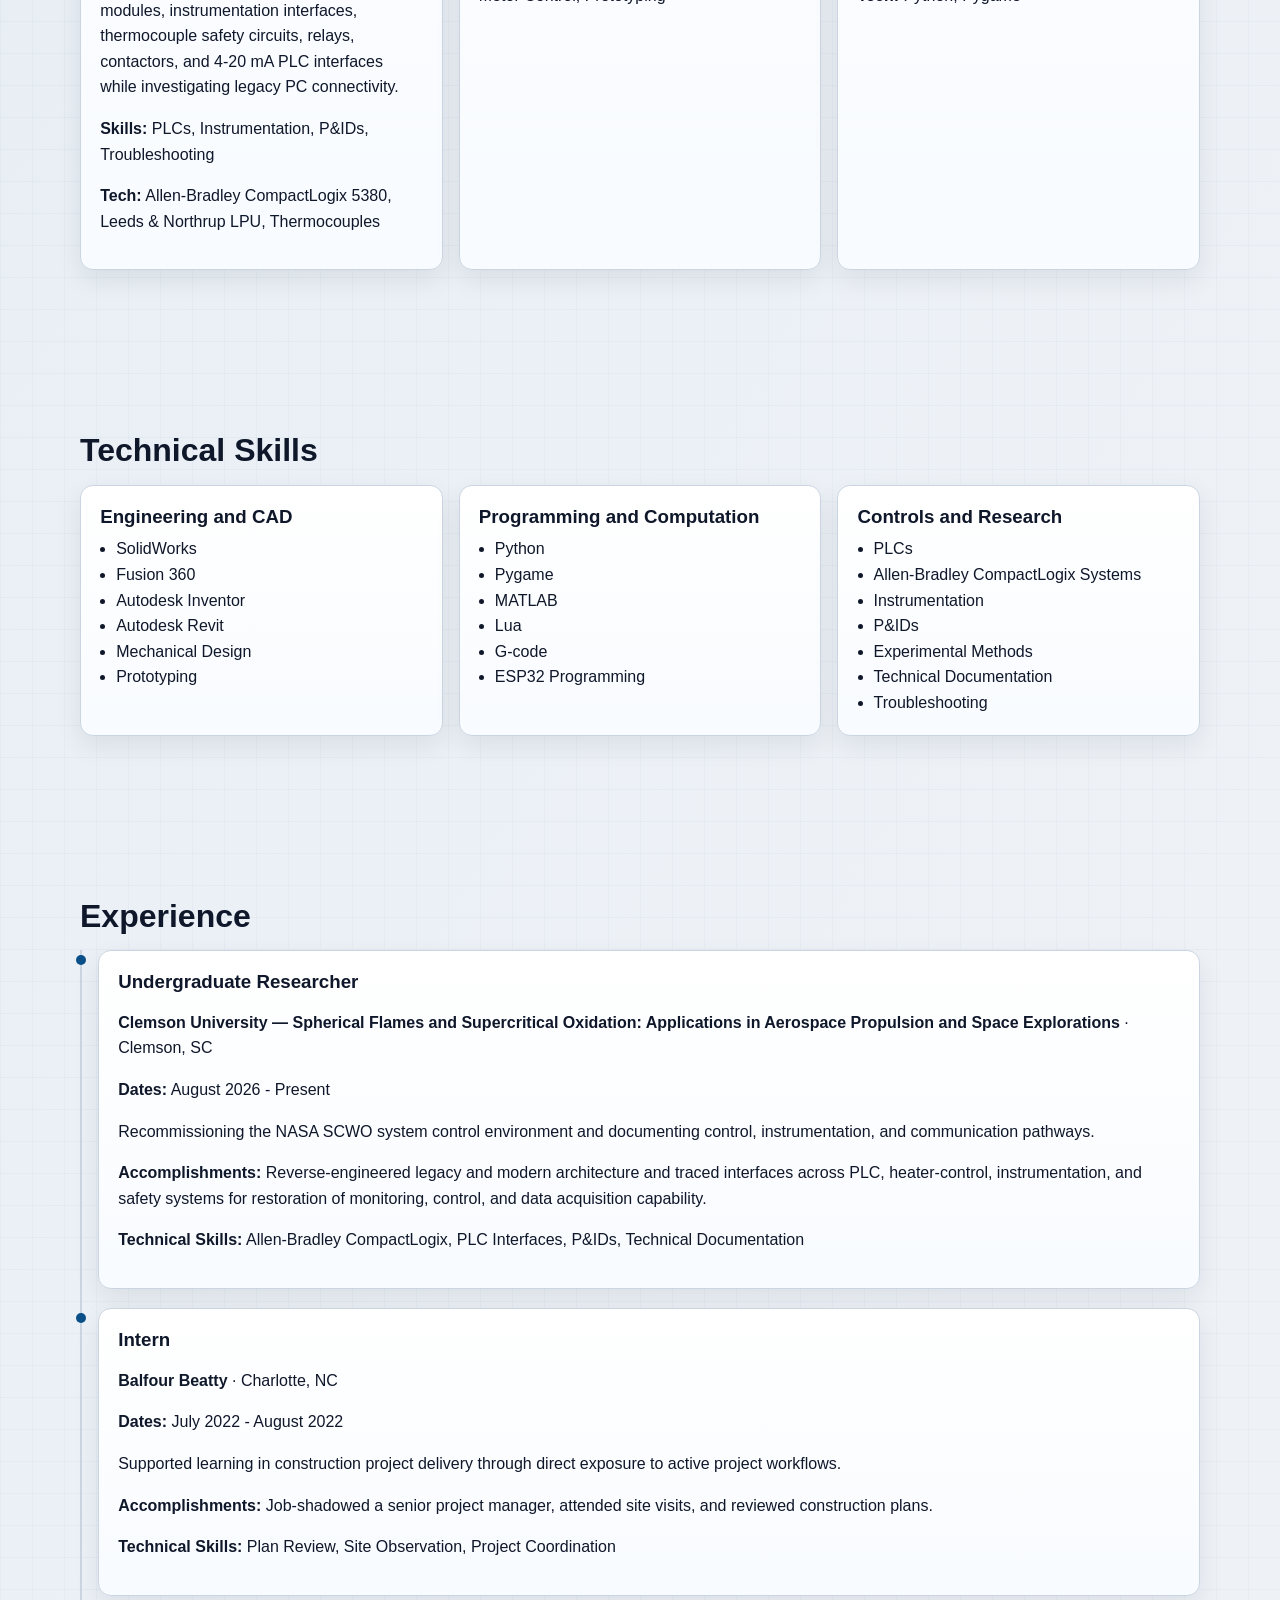
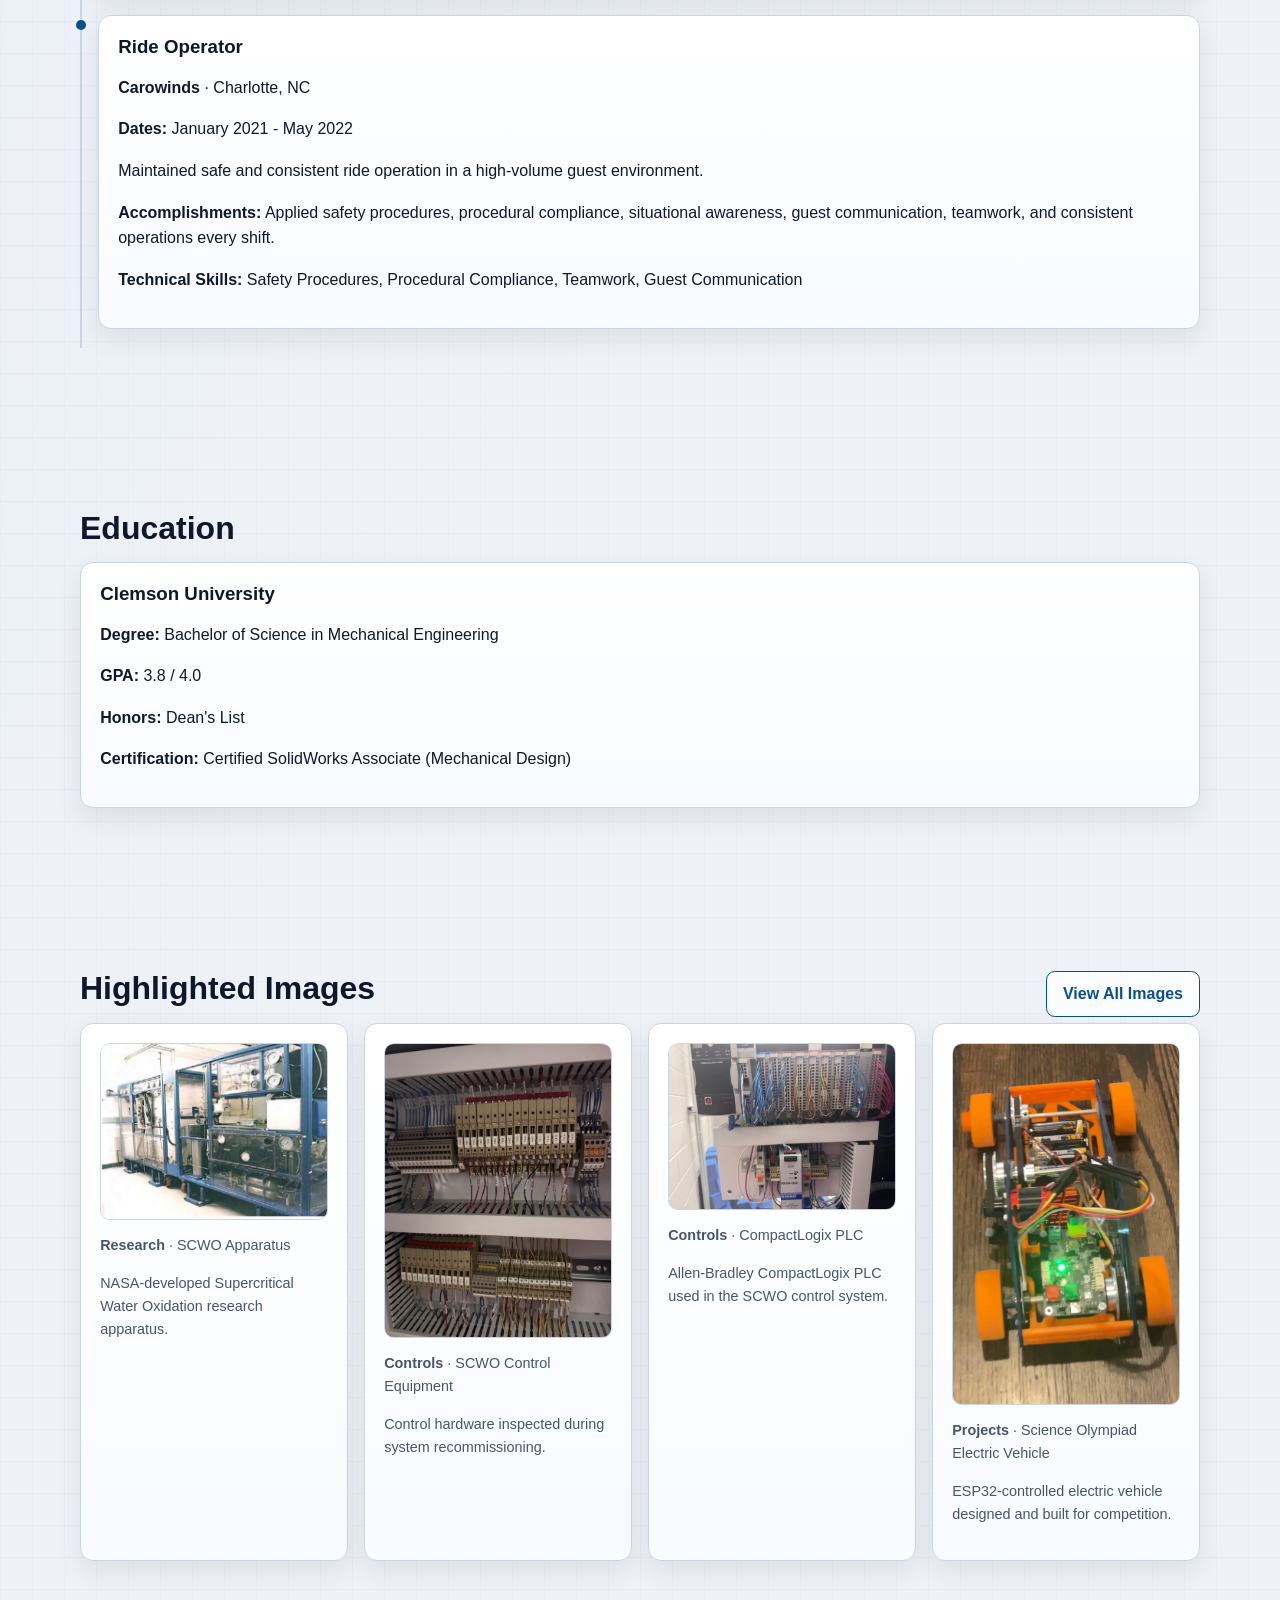
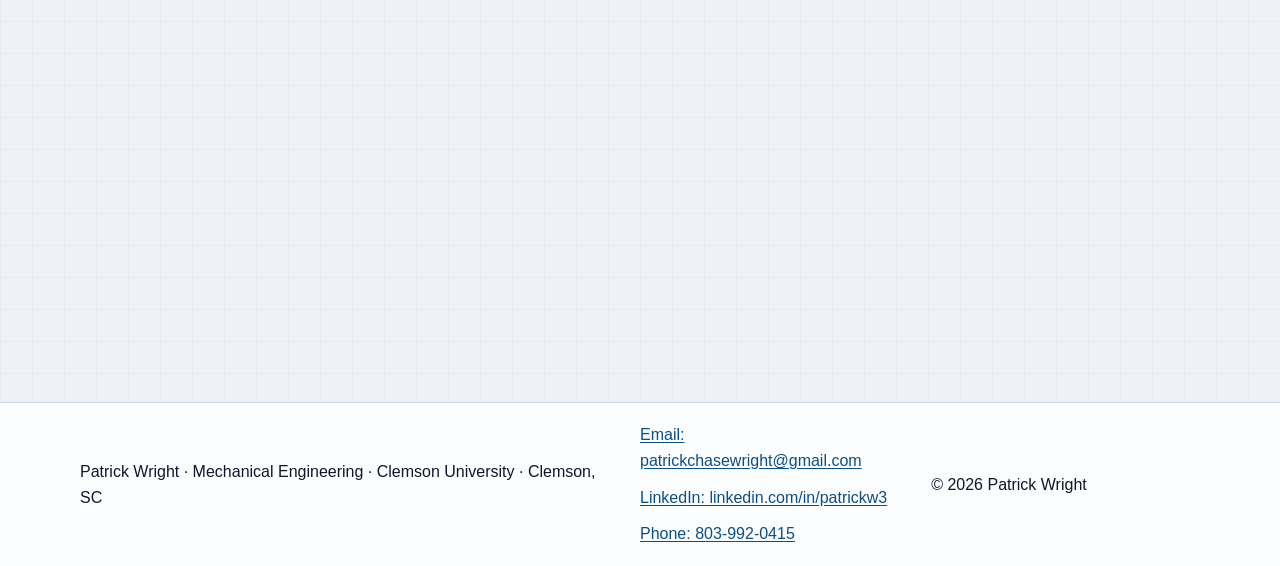
==== commit 455ff595: "Update project description in index.html Removed mention of Allen-Bradley CompactLogix 5380 PLC syst" ====
--- a/index.html
+++ b/index.html
@@ -98,7 +98,7 @@
             <p>
               Recommissioning a NASA-developed SCWO apparatus by reverse-engineering control architecture and
               investigating interfaces across Leeds &amp; Northrup LPU hardware, Allen-Bradley CompactLogix 5380 PLC
-              systems, analog heater controls, I/O modules, instrumentation, and thermocouple safety circuits.
+              systems, analog heater controls, instrumentation, and thermocouple safety circuits.
             </p>
             <p>
               Work includes tracing electrical and communication interfaces from P&amp;IDs, operations manuals, wiring
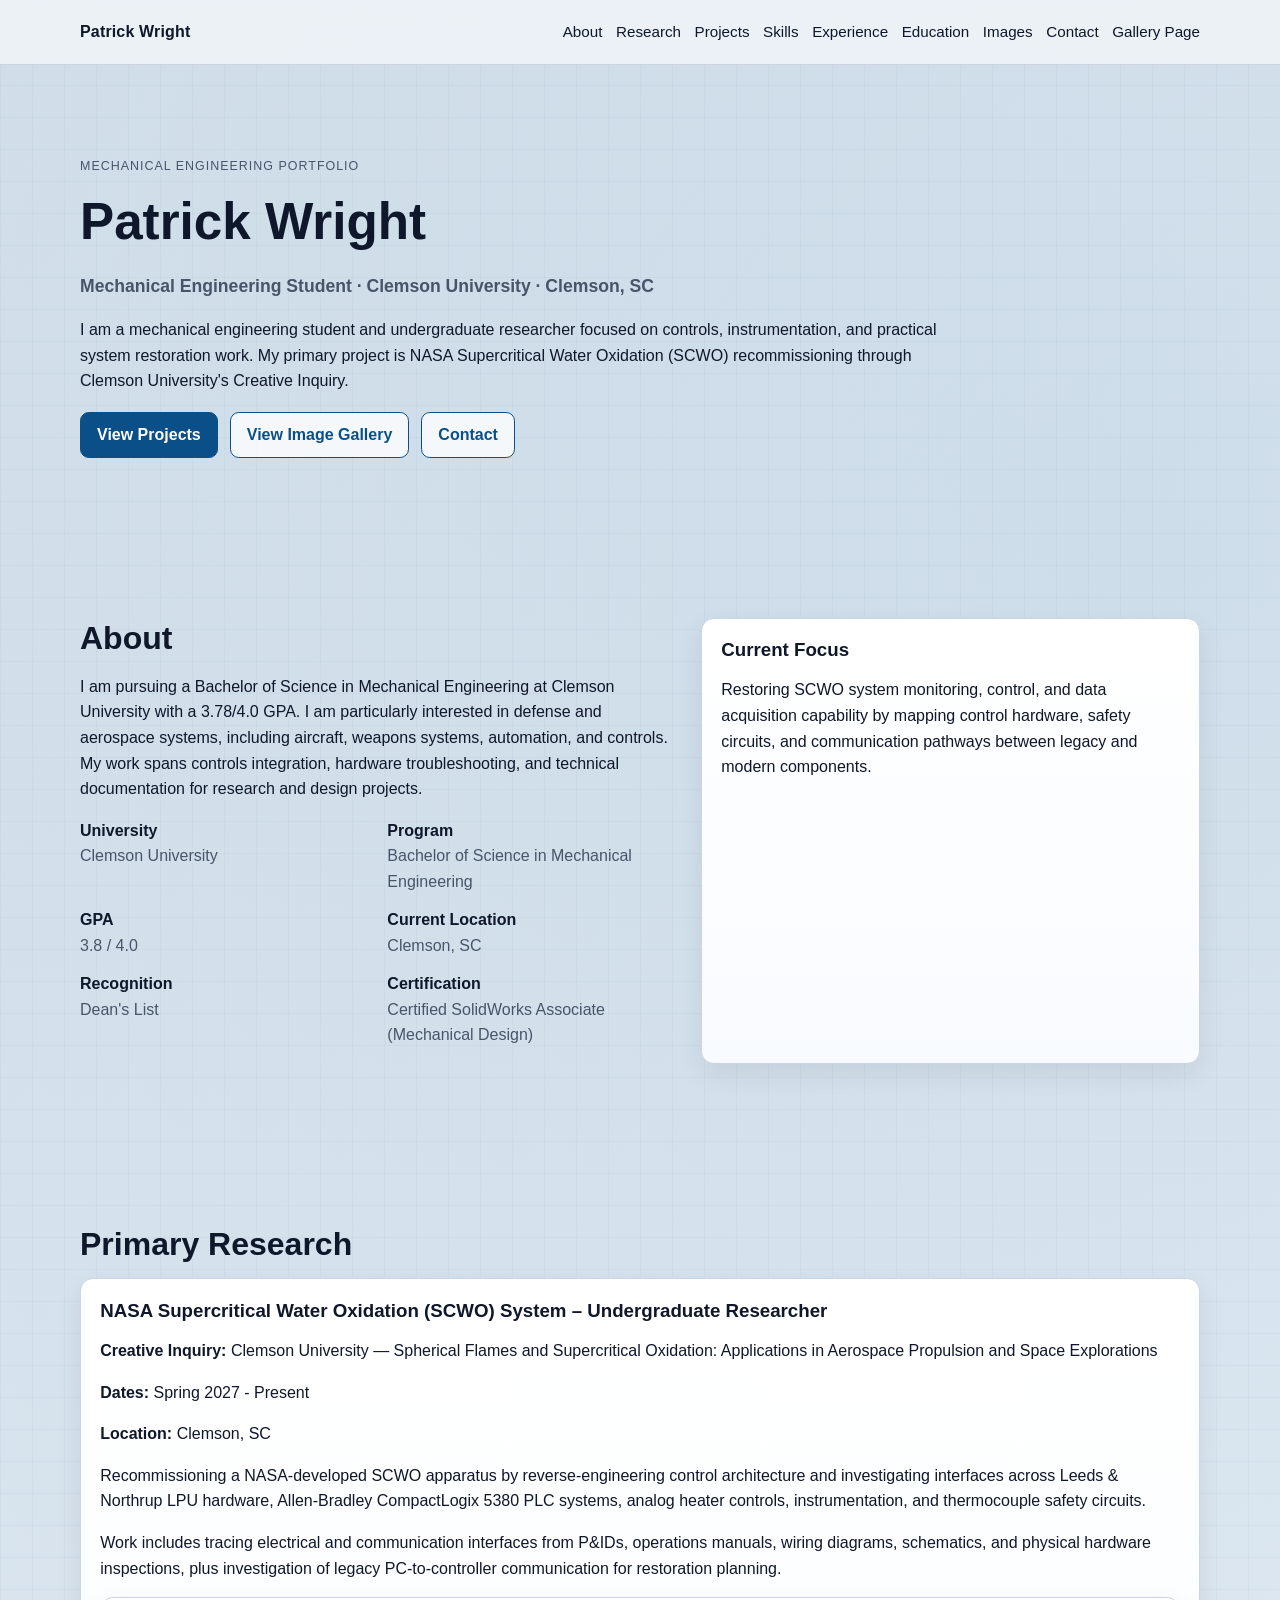
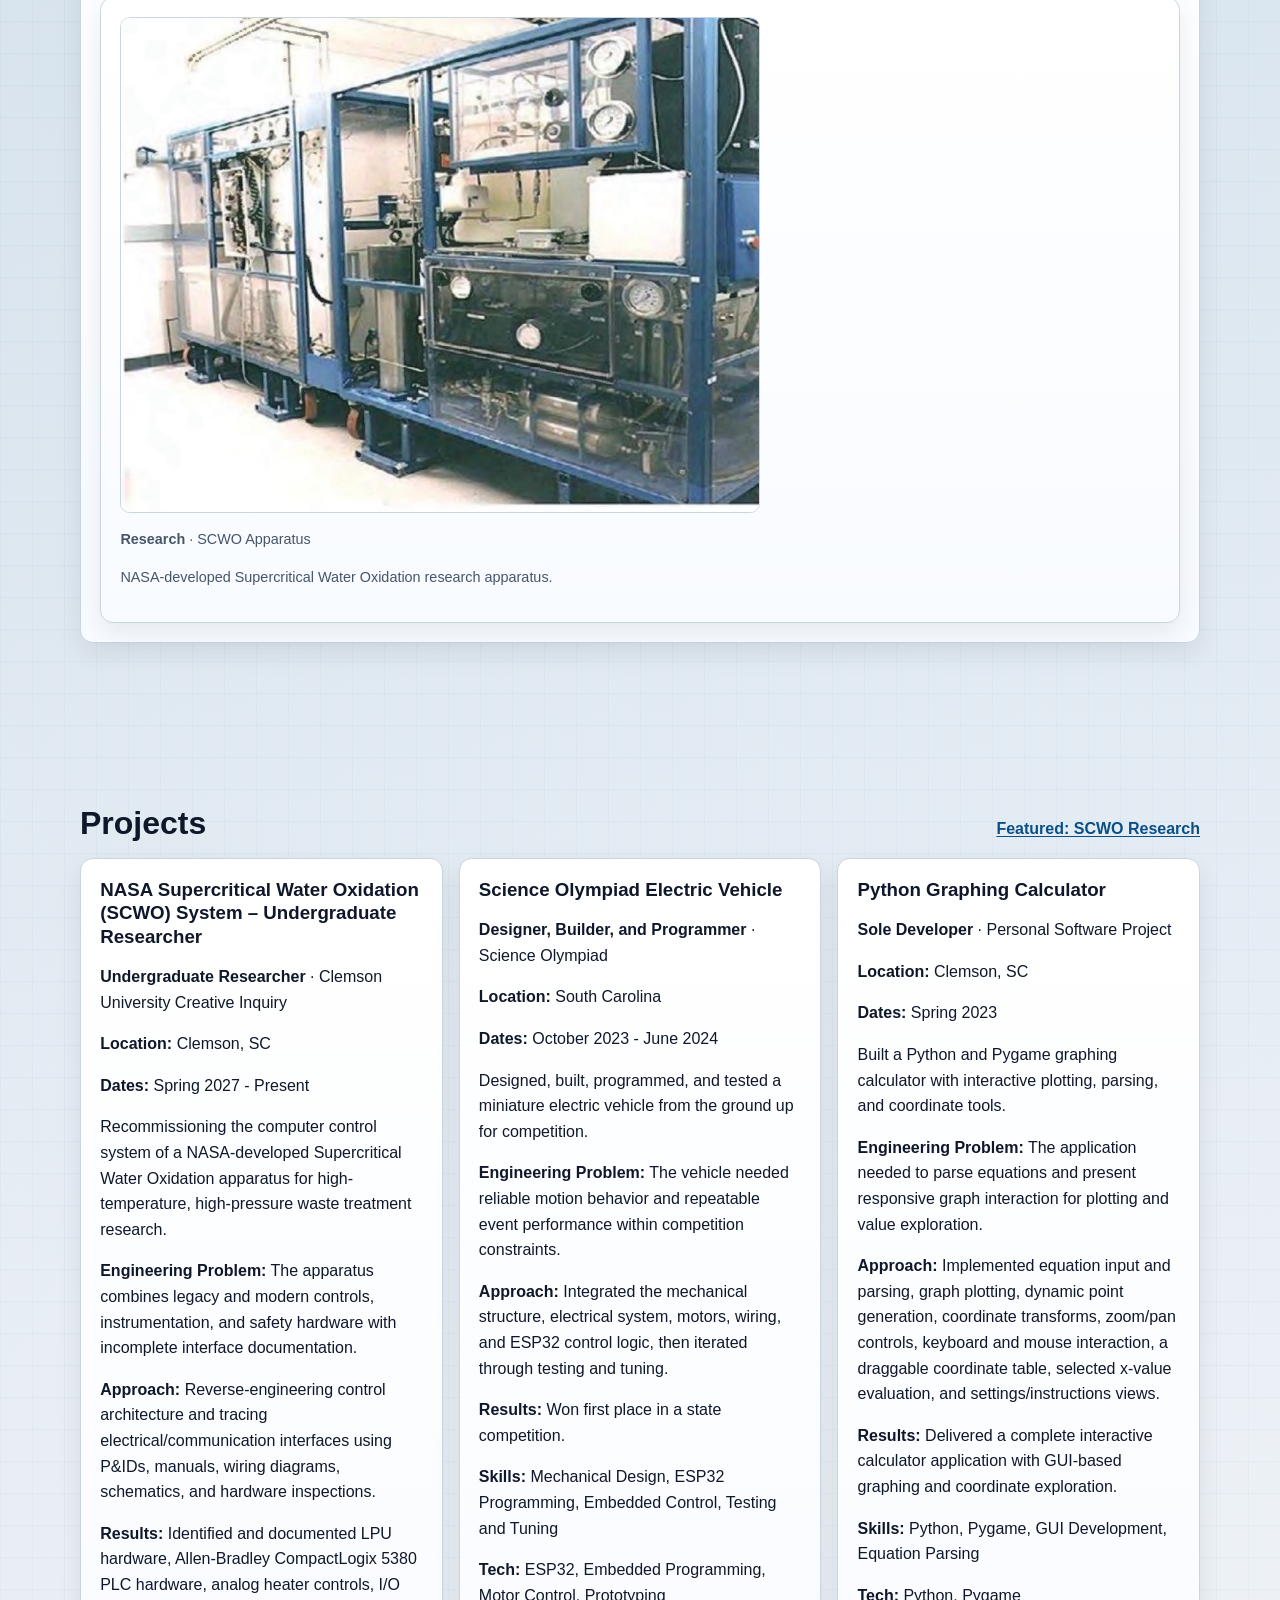
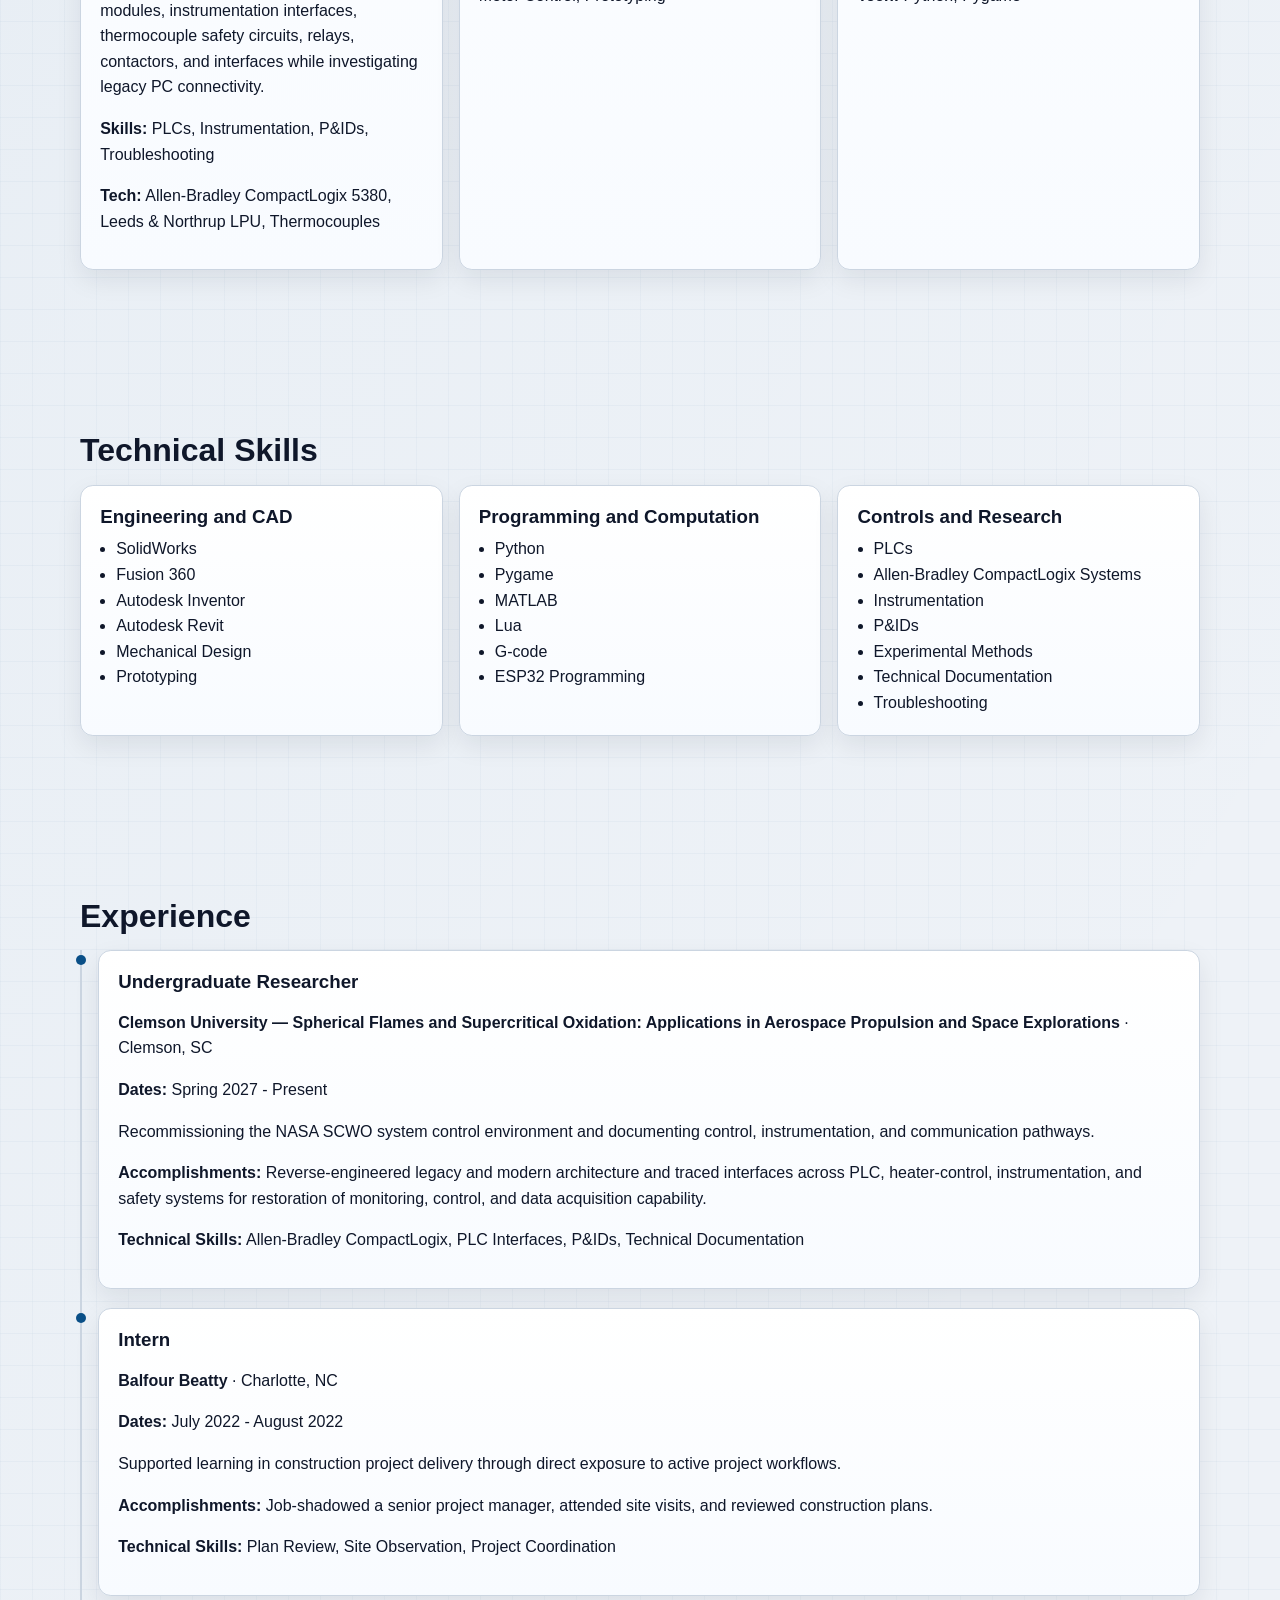
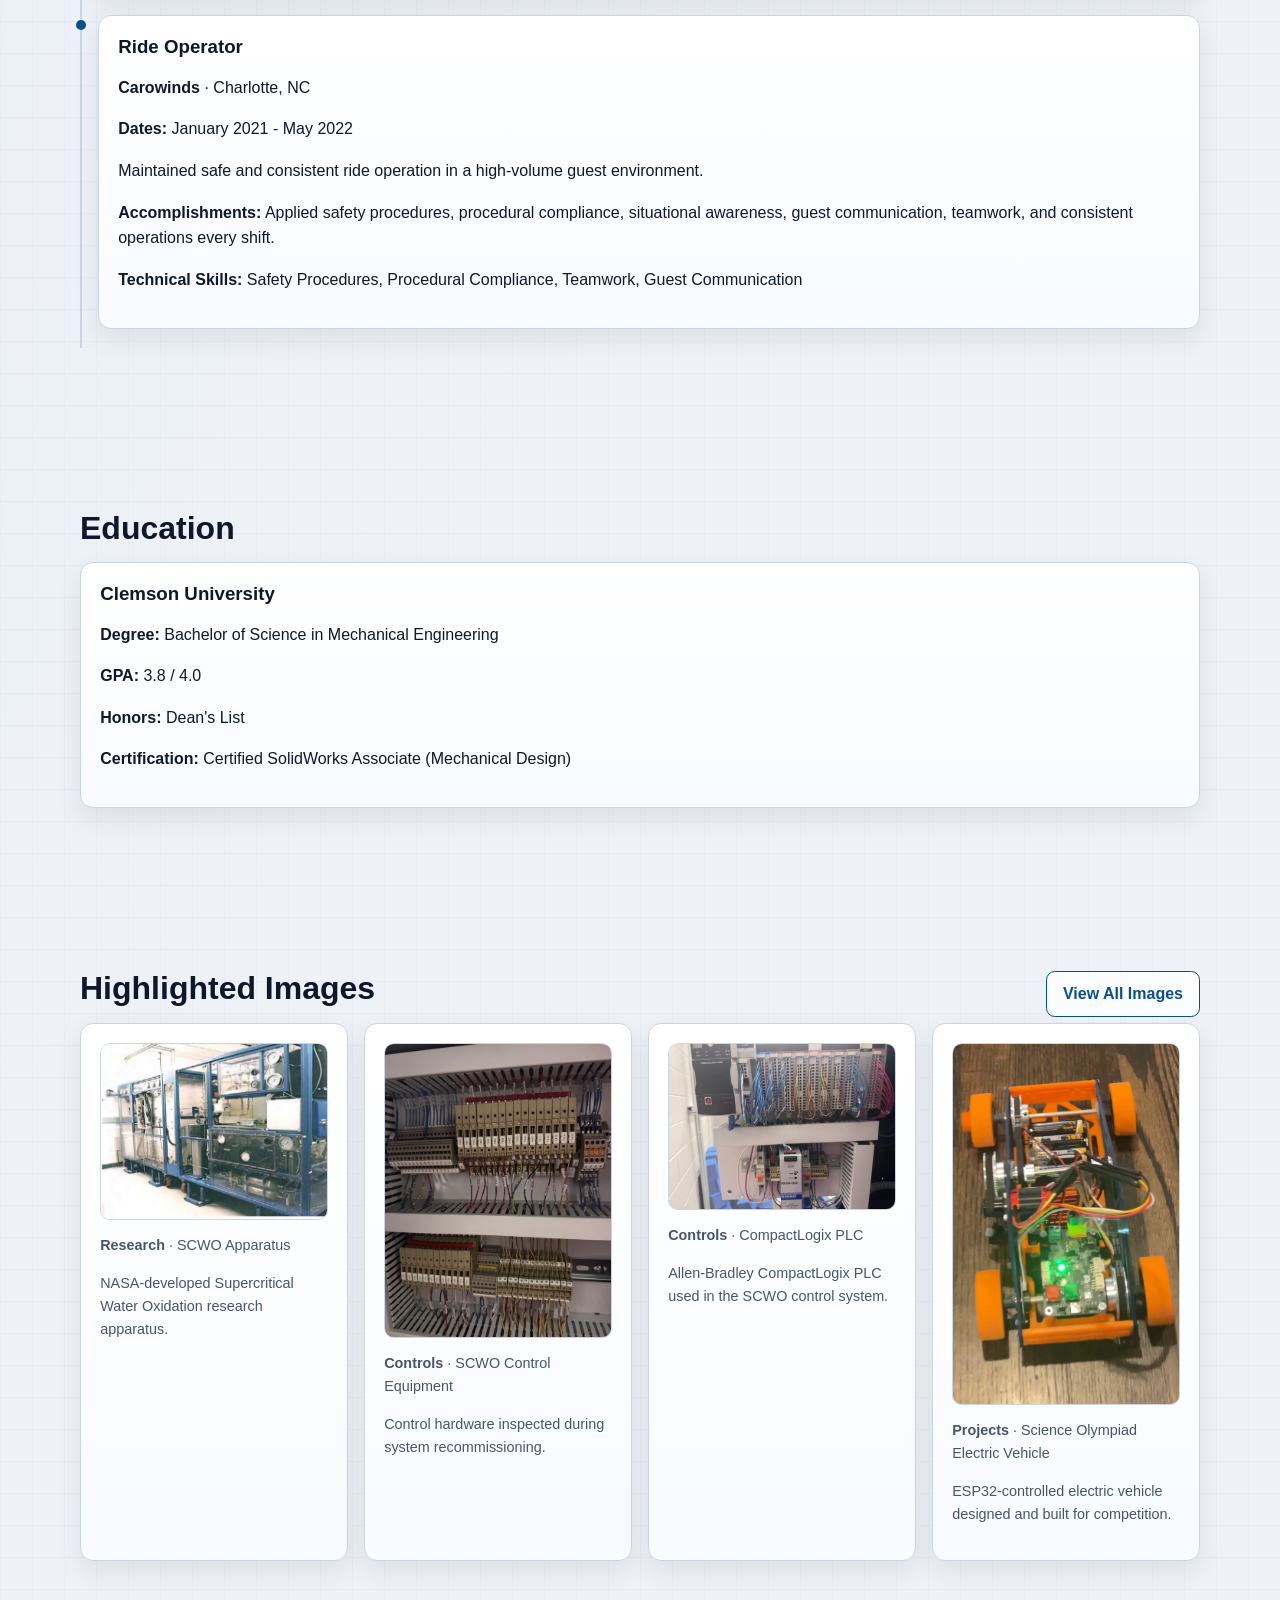
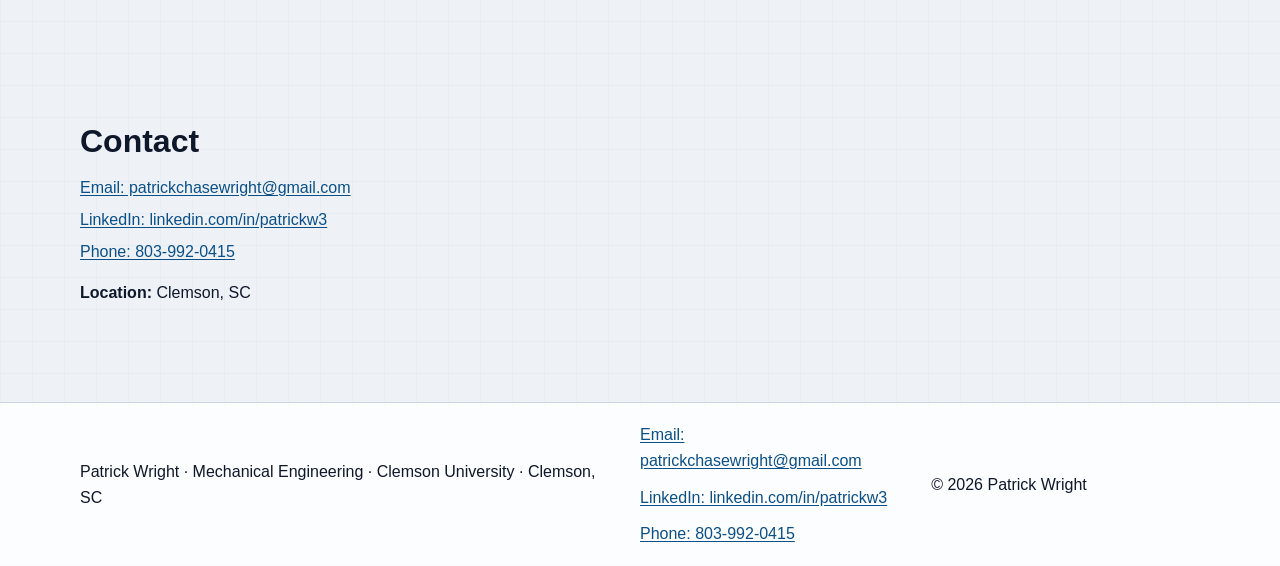
==== commit da50ecf5: "Update site term references to Spring 2027 Co-authored-by: groovymango3429 <201850014+groovymango342" ====
--- a/index.html
+++ b/index.html
@@ -93,7 +93,7 @@
               <strong>Creative Inquiry:</strong> Clemson University — Spherical Flames and Supercritical Oxidation:
               Applications in Aerospace Propulsion and Space Explorations
             </p>
-            <p><strong>Dates:</strong> August 2026 - Present</p>
+            <p><strong>Dates:</strong> Spring 2027 - Present</p>
             <p><strong>Location:</strong> Clemson, SC</p>
             <p>
               Recommissioning a NASA-developed SCWO apparatus by reverse-engineering control architecture and
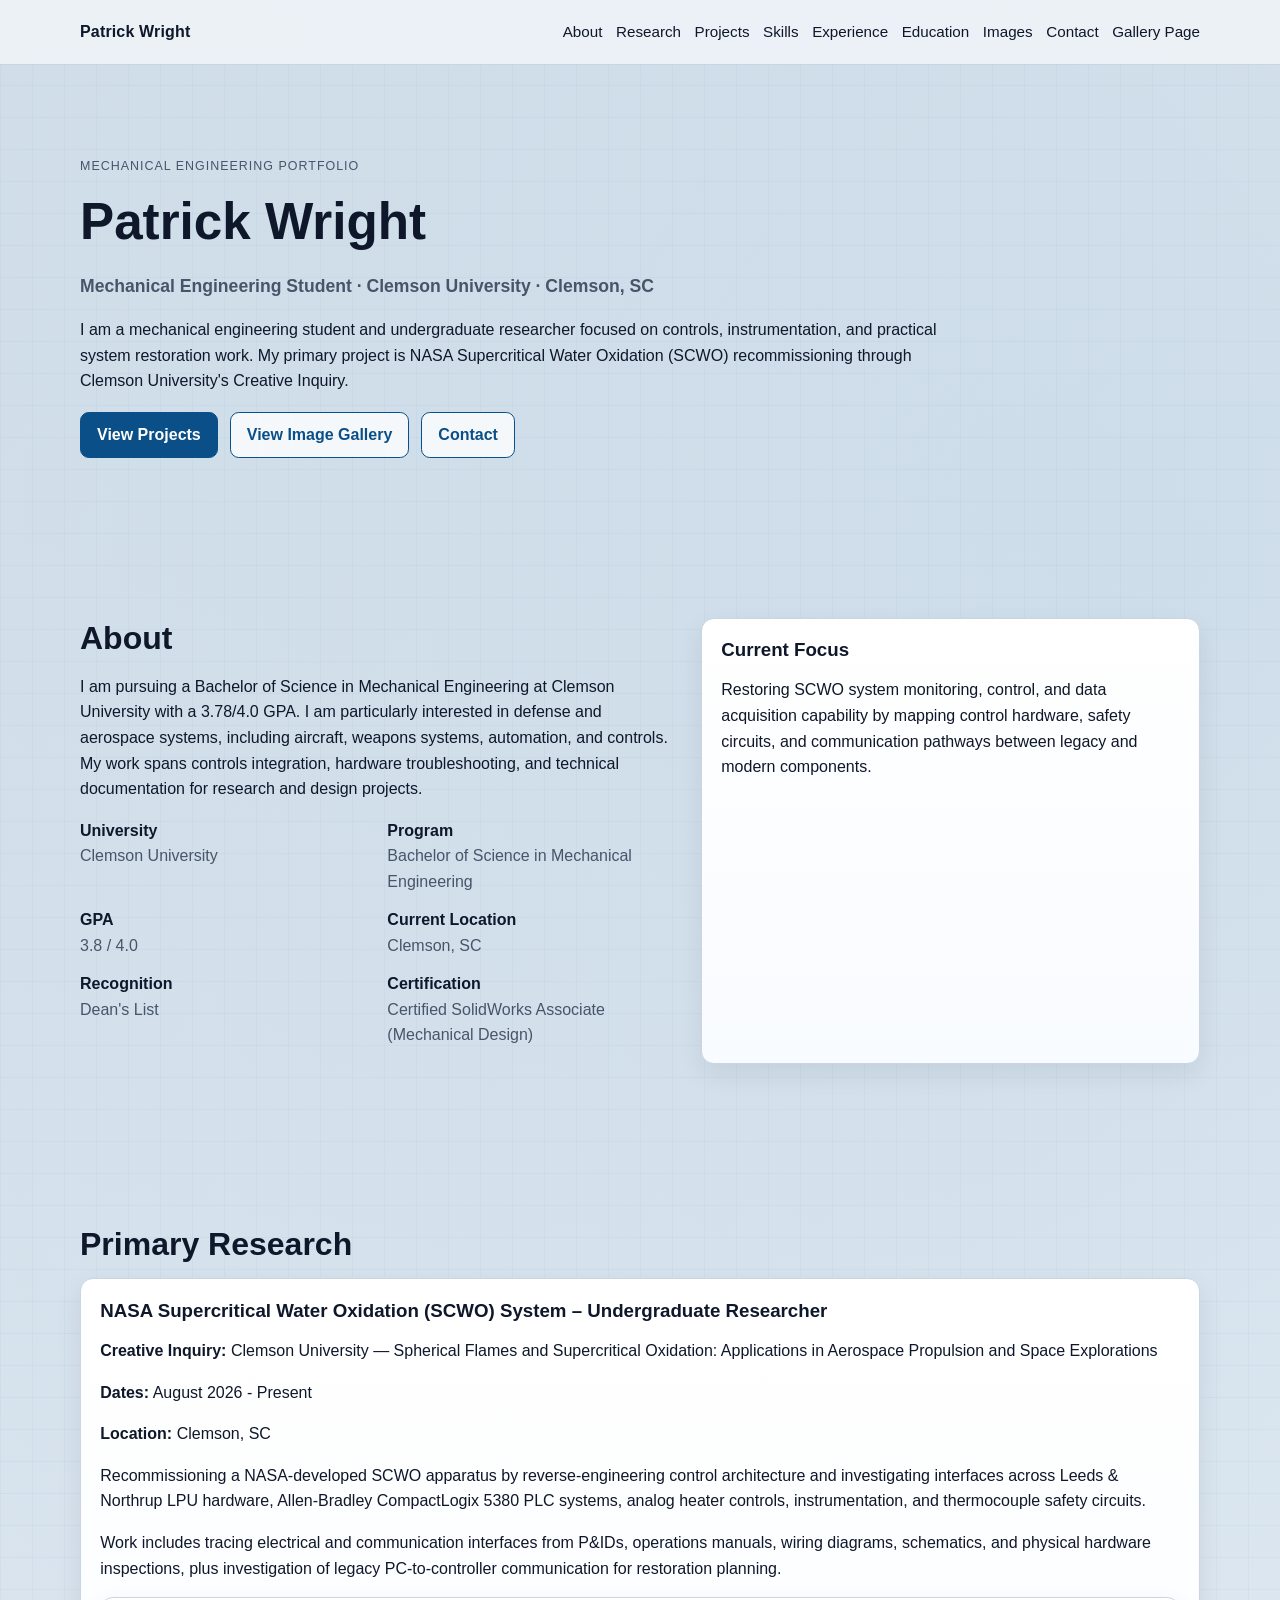
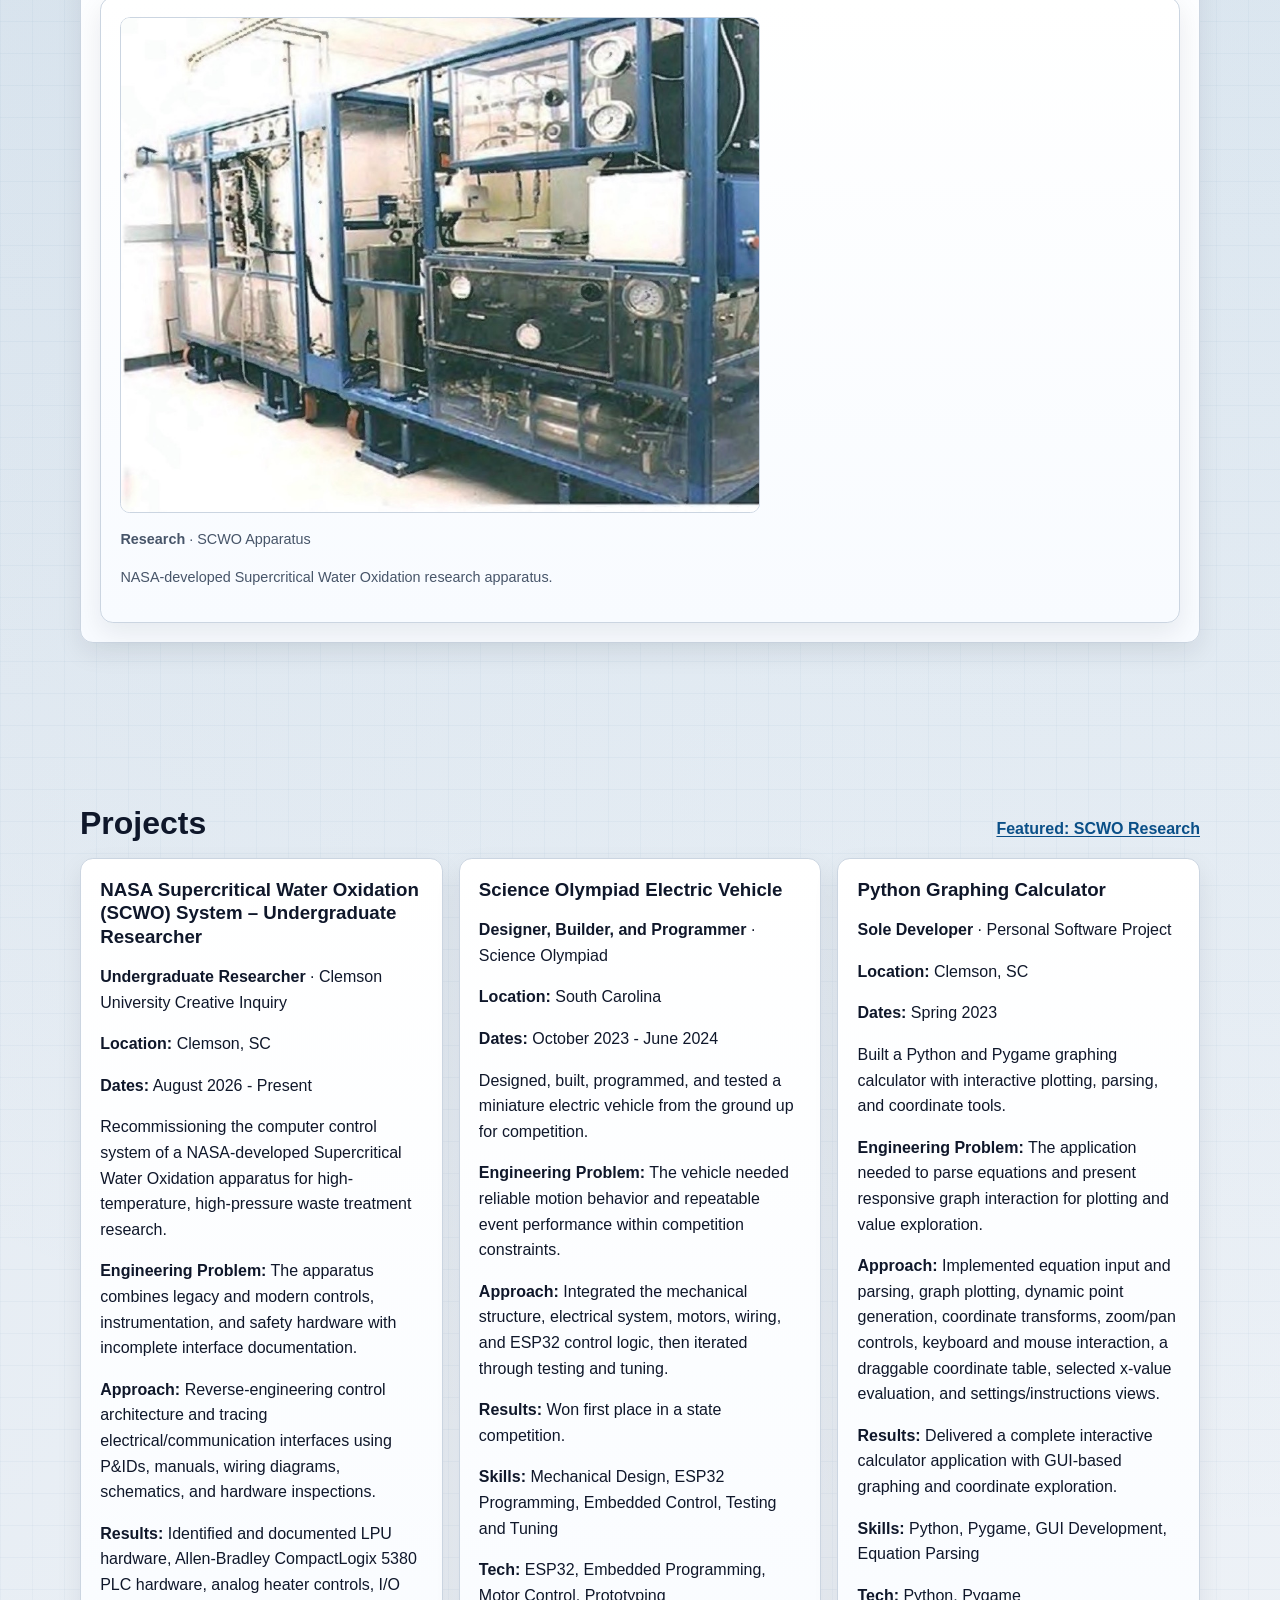
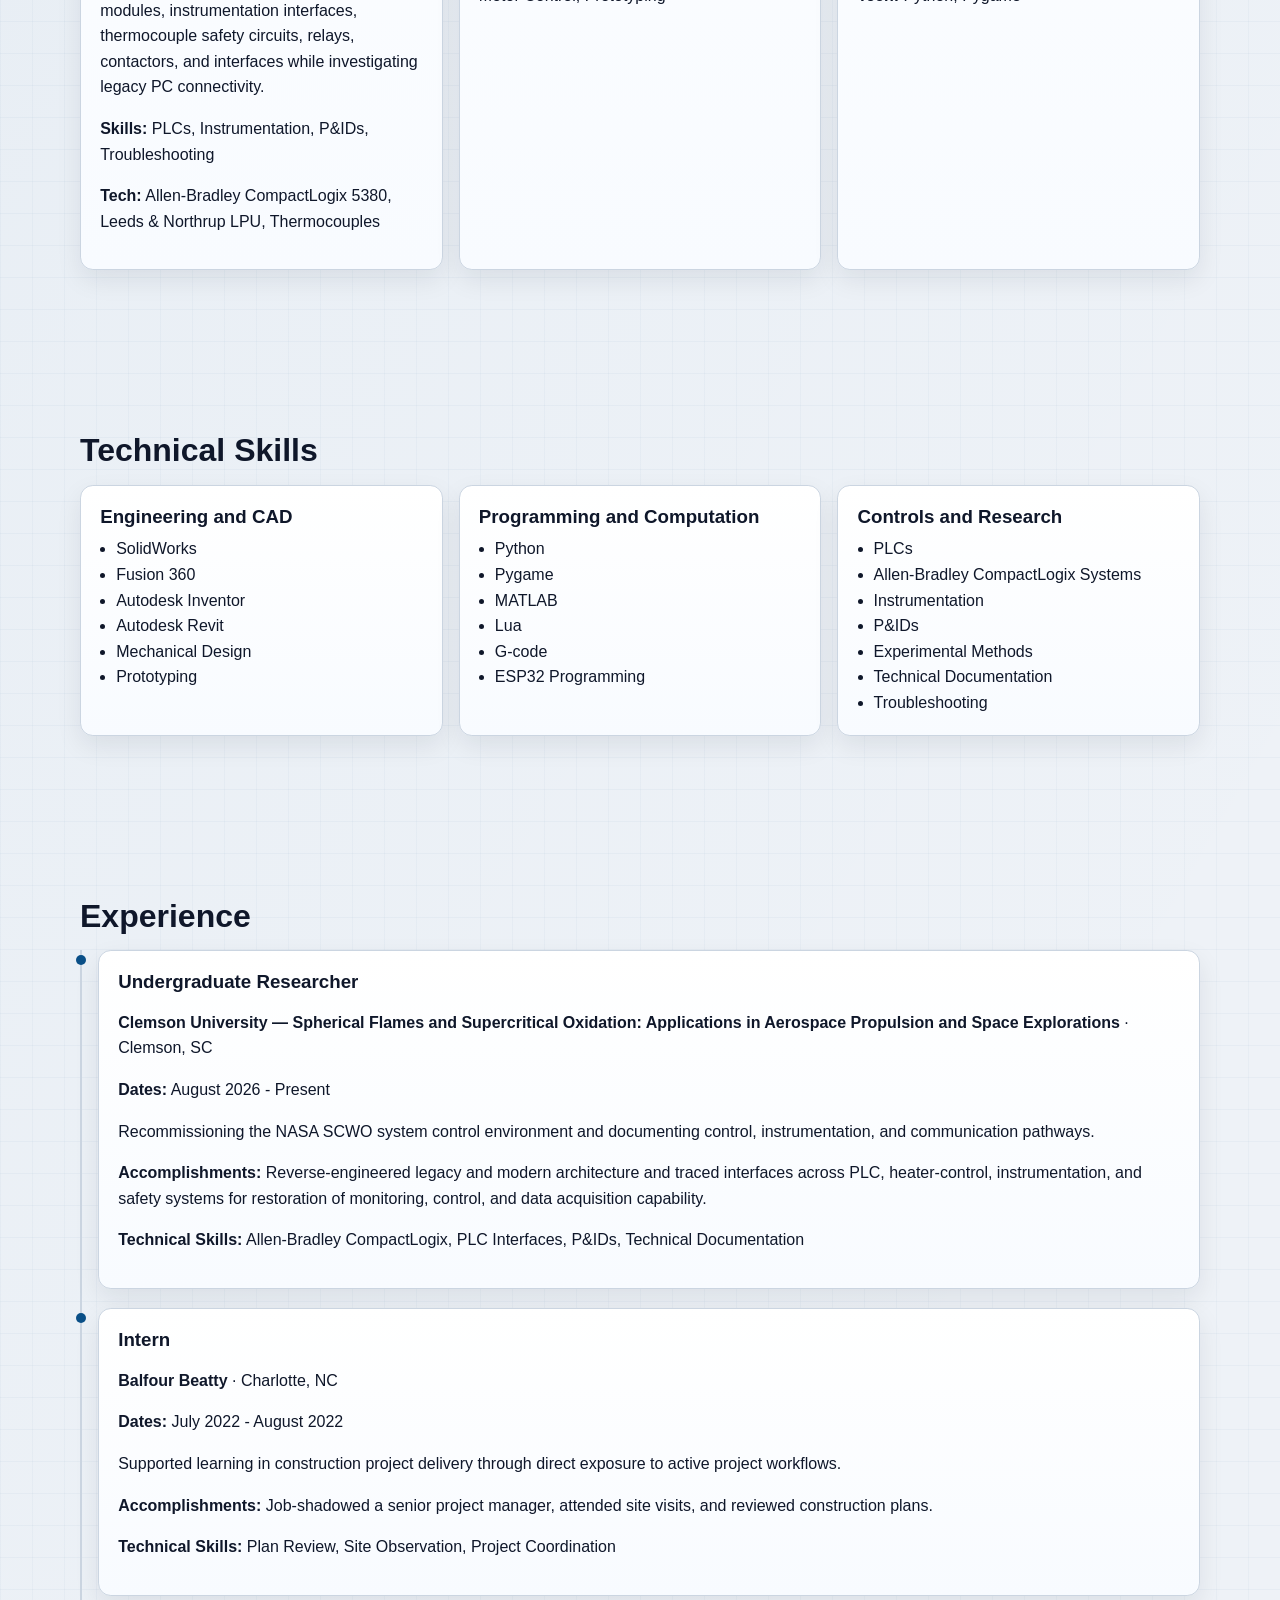
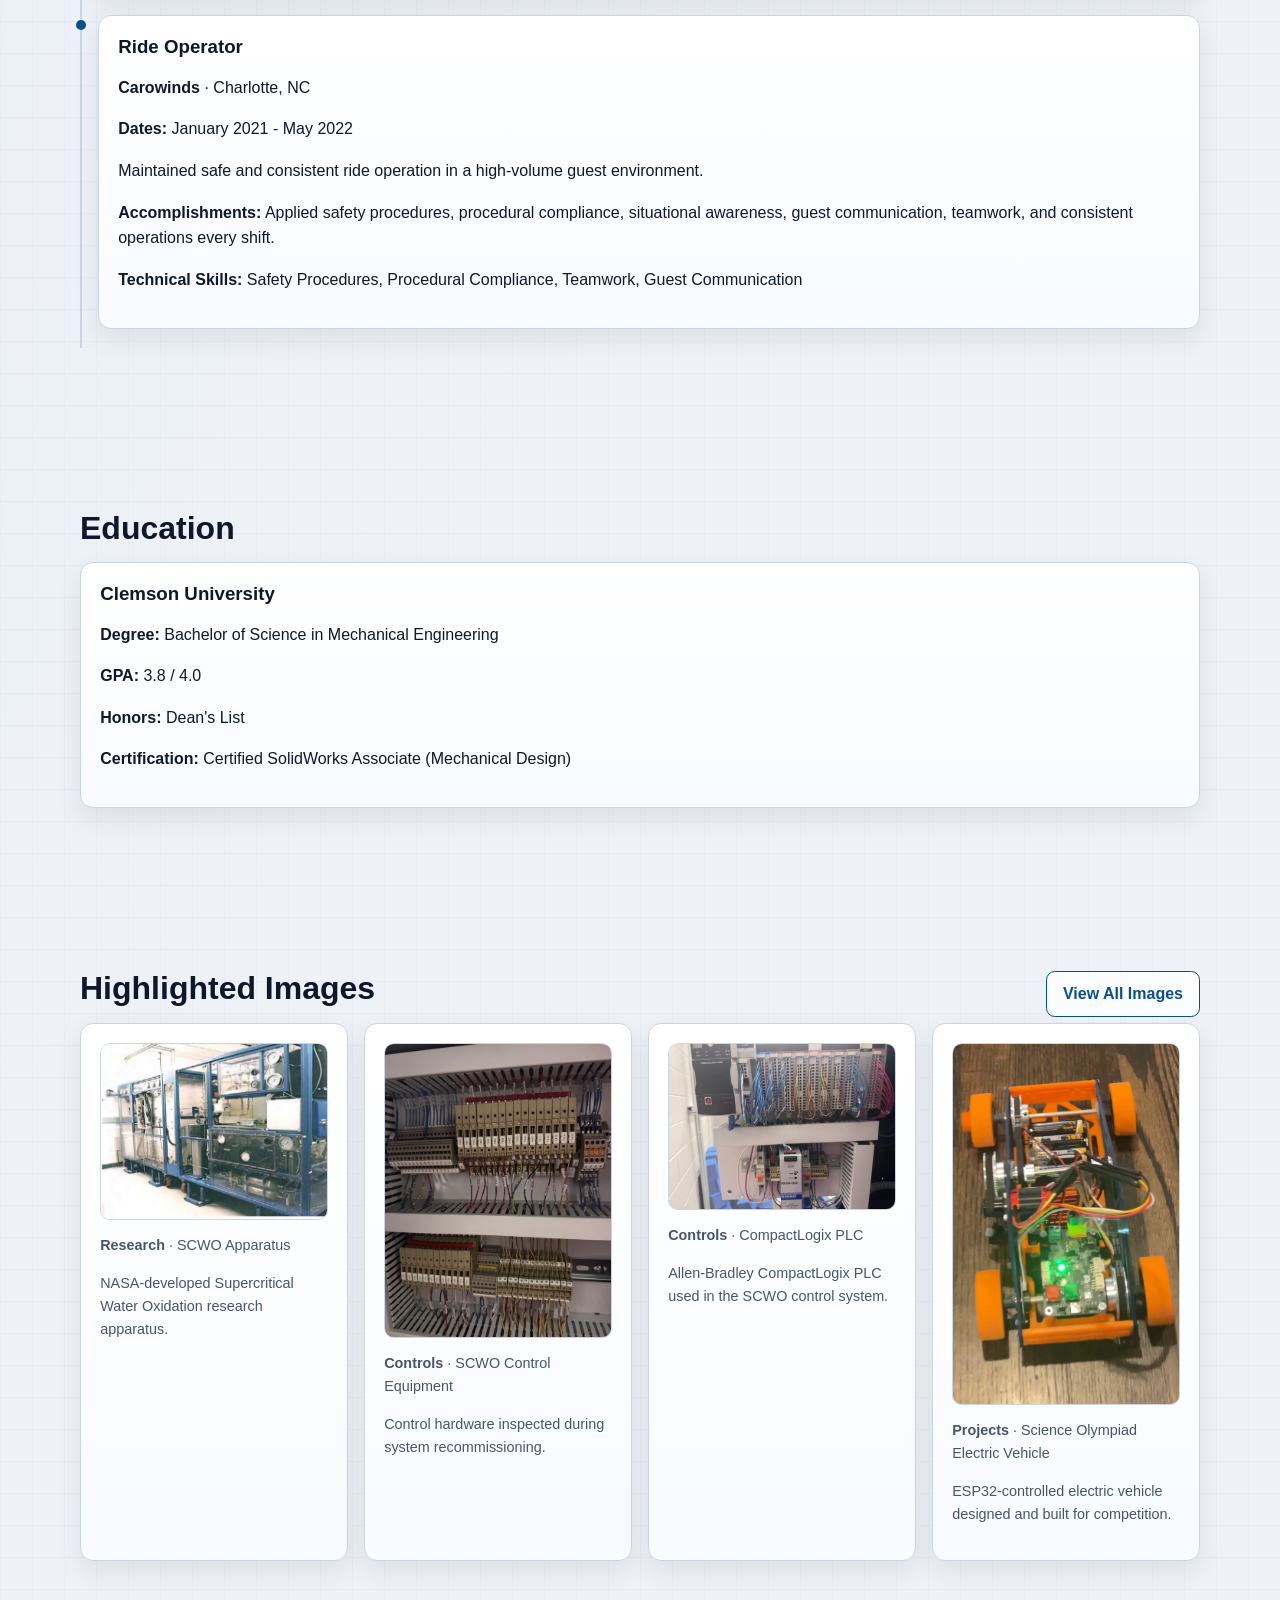
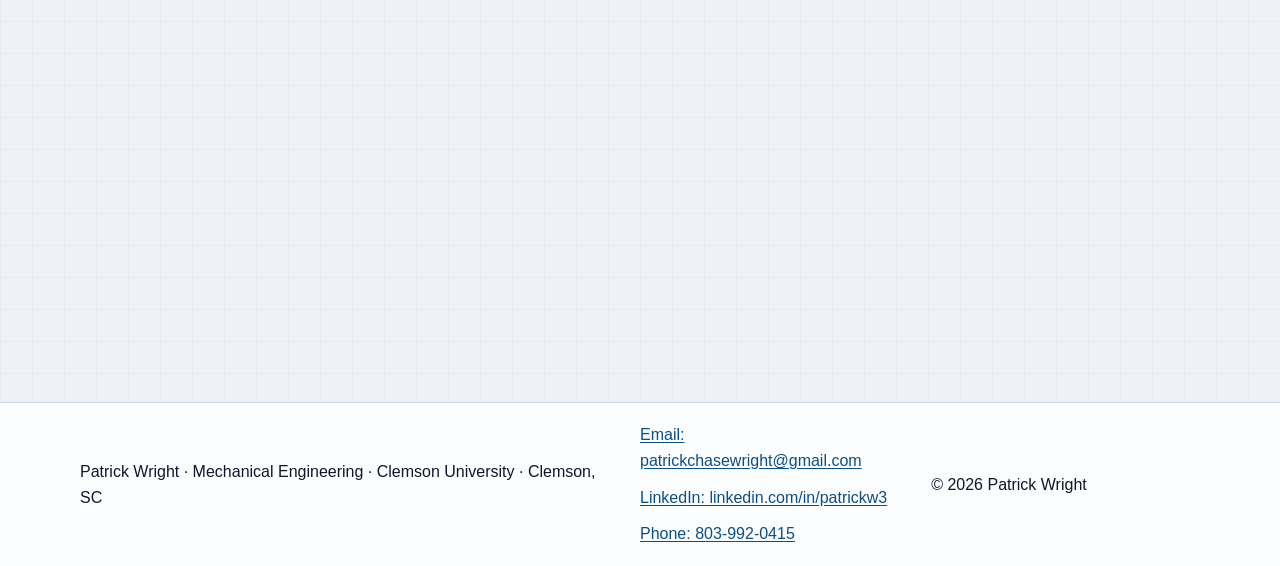
==== commit 919f14f4: "Revert "Align SCWO registration term content to Spring 2027 across all rendered and static sources"" ====
--- a/index.html
+++ b/index.html
@@ -93,7 +93,7 @@
               <strong>Creative Inquiry:</strong> Clemson University — Spherical Flames and Supercritical Oxidation:
               Applications in Aerospace Propulsion and Space Explorations
             </p>
-            <p><strong>Dates:</strong> Spring 2027 - Present</p>
+            <p><strong>Dates:</strong> August 2026 - Present</p>
             <p><strong>Location:</strong> Clemson, SC</p>
             <p>
               Recommissioning a NASA-developed SCWO apparatus by reverse-engineering control architecture and
